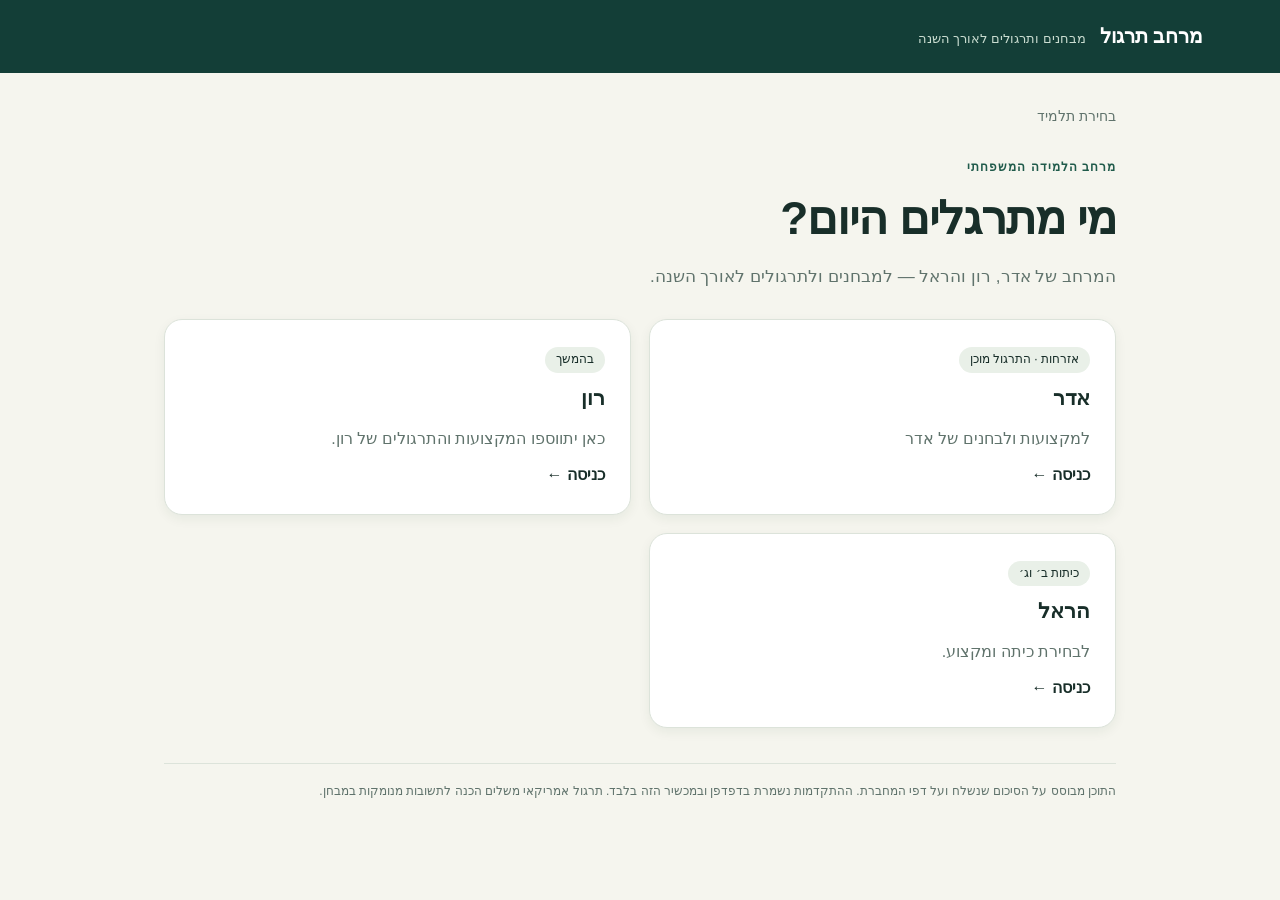
==== index.html @ ae1f139c "Add Harel grades 2 and 3 and Hebrew student names" ====
<!doctype html><html lang="he" dir="rtl"><head><meta charset="utf-8"><meta name="viewport" content="width=device-width,initial-scale=1"><meta name="theme-color" content="#133e37"><title>מרחב הלמידה המשפחתי</title><style>
:root{--ink:#182e29;--muted:#60736c;--green:#205b4b;--bg:#f5f5ee;--line:#dce3da;--white:#fff;--soft:#e9f0e8;--gold:#e7bd69}*{box-sizing:border-box}body{margin:0;background:var(--bg);color:var(--ink);font-family:Arial,"Noto Sans Hebrew",sans-serif;line-height:1.65}button,a,input{font:inherit}button,a{touch-action:manipulation}button{cursor:pointer}a{color:inherit}header{background:#133e37;color:white;padding:20px 6vw}header a{text-decoration:none;font-weight:700;font-size:20px}header span{color:#c9dcd0;font-size:13px;margin-right:14px}main{max-width:1000px;padding:32px 24px 70px;margin:auto}nav{font-size:14px;color:var(--muted);margin-bottom:30px}nav a{text-decoration:none}nav a:hover{text-decoration:underline}.eyebrow{letter-spacing:1px;font-size:12px;font-weight:bold;color:var(--green)}h1{font-size:clamp(30px,5vw,46px);line-height:1.25;letter-spacing:-1px;margin:12px 0 16px}h2{line-height:1.5;font-size:25px;margin:12px 0 22px}h3{font-size:21px;margin:8px 0}p{margin:10px 0}.intro{color:var(--muted);max-width:690px;font-size:17px}.grid{display:grid;grid-template-columns:repeat(2,minmax(0,1fr));gap:18px;margin:28px 0}.card{background:white;border:1px solid var(--line);border-radius:18px;padding:25px;box-shadow:0 4px 12px #173c2710}.card.link{display:block;text-decoration:none;transition:transform .15s,border-color .15s}.card.link:hover{transform:translateY(-3px);border-color:var(--green)}.section-label{grid-column:1/-1;margin-top:10px}.section-label h2{margin:5px 0}.level{background:#f3ead9;color:#694b19;margin-top:5px}.num{font-size:12px;color:var(--muted);font-weight:bold}.badge{display:inline-block;background:var(--soft);border-radius:20px;padding:3px 11px;font-size:12px}.muted{color:var(--muted)}.actions{display:flex;gap:10px;flex-wrap:wrap;margin-top:22px}.btn{border:1px solid var(--line);border-radius:11px;padding:11px 18px;color:var(--ink);background:white;text-decoration:none;font-weight:bold;display:inline-block}.btn.primary{background:var(--green);border-color:var(--green);color:white}.btn:disabled{opacity:.45;cursor:default}.btn:hover:not(:disabled){filter:brightness(.96)}.notice{padding:15px 18px;background:var(--soft);border-radius:12px;font-size:14px;margin-top:24px}.settings{display:flex;gap:20px;flex-wrap:wrap;align-items:center;background:#fff;padding:16px 20px;border:1px solid var(--line);border-radius:12px}.settings label{display:flex;gap:8px;align-items:center;cursor:pointer}.settings select{font:inherit;padding:7px;border:1px solid var(--line);border-radius:6px;background:white}.topline{display:flex;justify-content:space-between;gap:10px;align-items:center;font-size:14px;color:var(--muted)}.progress{height:7px;background:#dce3da;border-radius:10px;overflow:hidden;margin:12px 0 26px}.progress i{height:100%;display:block;background:var(--green);transition:width .3s}.question{background:white;border:1px solid var(--line);border-radius:20px;padding:30px}.answers{display:grid;gap:11px}.answer{text-align:right;display:flex;align-items:center;gap:12px;padding:15px 18px;border:1.5px solid var(--line);border-radius:12px;background:white;color:var(--ink);line-height:1.5}.answer b{display:flex;align-items:center;justify-content:center;flex-shrink:0;width:29px;height:29px;background:var(--bg);border-radius:8px;font-size:13px}.answer:hover:not(:disabled){border-color:var(--green);background:#f7faf6}.answer.selected{border-color:var(--green);background:#eef4eb}.answer.correct{border-color:#328459;background:#e9f5eb}.answer.wrong{border-color:#ba5d49;background:#fff0eb}.answer:disabled{cursor:default;color:var(--ink)}.feedback{margin-top:20px;padding:16px 20px;border-radius:12px;background:#eef4eb;border-right:4px solid #328459}.feedback.error{background:#fff1eb;border-color:#ba5d49}.feedback p{margin-bottom:0}.qnav{display:flex;gap:6px;flex-wrap:wrap;margin-top:22px}.qnav button{border:1px solid var(--line);background:white;color:var(--ink);border-radius:7px;width:34px;height:34px}.qnav button.done{background:#dbe9df}.qnav button.current{outline:2px solid var(--green);outline-offset:1px}.score{font-size:65px;line-height:1.1;color:var(--green);font-weight:bold;margin:15px 0}.stats{display:flex;gap:30px;flex-wrap:wrap}.review{border-top:1px solid var(--line);padding-top:20px;margin-top:20px}.review details{background:#fff;border:1px solid var(--line);border-radius:12px;padding:14px 18px;margin:10px 0}.review summary{cursor:pointer;font-weight:bold}.review .bad{color:#99432e}.review .good{color:#22603e}footer{font-size:12px;color:var(--muted);margin-top:35px;border-top:1px solid var(--line);padding-top:18px}:focus-visible{outline:3px solid #b78630;outline-offset:4px}.empty{text-align:center;padding:45px 20px}.sr-only{position:absolute;width:1px;height:1px;overflow:hidden;clip:rect(0,0,0,0)}@media(max-width:620px){main{padding:24px 16px 50px}.grid{grid-template-columns:1fr;gap:12px}.card{padding:21px}.question{padding:21px 17px}h2{font-size:21px}.answer{padding:14px 12px;font-size:16px}.settings{gap:12px}header{padding:17px 20px}header span{display:block;margin:0}.actions .btn{flex:1;text-align:center}.topline{font-size:12px}.score{font-size:54px}}
</style></head><body><header><a href="#/">מרחב תרגול</a><span>מבחנים ותרגולים לאורך השנה</span></header><main id="app" tabindex="-1"></main><script id="quiz-data" type="application/json">[
  {
    "title": "כללי המשחק",
    "subtitle": "דמוקרטיה, בחירות והגבלת השלטון",
    "questions": [
      {
        "id": "1-1",
        "q": "קבוצה טוענת שהממשלה היא מקור הסמכות, ולכן אינה חייבת דין וחשבון לאזרחים. איזה עיקרון סותר טענה זו?",
        "options": [
          "שלטון העם",
          "הכרעת הרוב",
          "הפרדת רשויות",
          "הסכמיות"
        ],
        "answer": "שלטון העם",
        "explanation": "האזרחים הם הריבון ומקור סמכות השלטון. הממשלה פועלת מכוח הסמכות שניתנה לנציגים.",
        "tag": "שלטון העם"
      },
      {
        "id": "1-2",
        "q": "במדינה האזרחים בוחרים נציגים, ואלה מקבלים החלטות בשמם. איזו צורת משטר מתוארת?",
        "options": [
          "דמוקרטיה ייצוגית",
          "דמוקרטיה ישירה",
          "שלטון ללא בחירות",
          "משאל עם בכל החלטה"
        ],
        "answer": "דמוקרטיה ייצוגית",
        "explanation": "הבחירה בנציגים שינהלו את ענייני המדינה היא המאפיין של דמוקרטיה ייצוגית.",
        "tag": "שלטון העם"
      },
      {
        "id": "1-3",
        "q": "ועדת בחירות קובעת שרק בעלי תואר אקדמי יוכלו להצביע, אף שכל יתר האזרחים עומדים בתנאי החוק. איזה תנאי נפגע?",
        "options": [
          "כלליות",
          "חשאיות",
          "מחזוריות",
          "יחסיות"
        ],
        "answer": "כלליות",
        "explanation": "כלליות עוסקת בזכות כלל האזרחים העומדים בתנאי החוק לבחור ולהיבחר, ולא במשקל קולו של מי שכבר מצביע.",
        "tag": "תנאי הבחירות"
      },
      {
        "id": "1-4",
        "q": "בעל מפעל דורש מעובדיו לצלם את פתק ההצבעה שלהם כדי להוכיח שתמכו במפלגתו. איזה תנאי נועד להגן מפני לחץ כזה?",
        "options": [
          "חשאיות",
          "רשימתיות",
          "מחזוריות",
          "ארציות"
        ],
        "answer": "חשאיות",
        "explanation": "החשאיות מונעת ידיעה למי הצביע אדם ובכך מגינה על בחירה חופשית מלחץ ומאיומים.",
        "tag": "תנאי הבחירות"
      },
      {
        "id": "1-5",
        "q": "הממשלה מחליטה לדחות את הבחירות שוב ושוב, ללא מועד חדש וללא בסיס בחוק. איזה תנאי נפגע באופן הישיר ביותר?",
        "options": [
          "מחזוריות",
          "כלליות",
          "חשאיות",
          "שוויוניות"
        ],
        "answer": "מחזוריות",
        "explanation": "מחזוריות מחייבת בחירות במועדים הקבועים בחוק ומאפשרת החלפת שלטון.",
        "tag": "תנאי הבחירות"
      },
      {
        "id": "1-6",
        "q": "כל האזרחים רשאים להצביע, אך לבעלי הכנסה גבוהה ניתנים שני קולות ולאחרים קול אחד. איזה תנאי נפגע?",
        "options": [
          "שוויוניות",
          "כלליות",
          "חשאיות",
          "התמודדות חופשית"
        ],
        "answer": "שוויוניות",
        "explanation": "האפשרות להצביע נשמרת, אך משקל הקולות אינו שווה. שוויוניות משמעה קול אחד לכל בוחר ומשקל שווה לקולות.",
        "tag": "תנאי הבחירות"
      },
      {
        "id": "1-7",
        "q": "השלטון מתיר הצבעה חשאית, אך אוסר על מפלגות יריבות לקיים כנסים ולפרסם את מצען. איזה תנאי נפגע?",
        "options": [
          "התמודדות חופשית והוגנת",
          "מחזוריות",
          "שוויוניות במשקל הקול",
          "ארציות"
        ],
        "answer": "התמודדות חופשית והוגנת",
        "explanation": "תחרות אמיתית מחייבת חופש ביטוי והתארגנות ואפשרות להציג עמדות חלופיות.",
        "tag": "תנאי הבחירות"
      },
      {
        "id": "1-8",
        "q": "קולות הבוחרים מכל היישובים נספרים יחד באותו אזור בחירה. איזה מאפיין בשיטת הבחירות בישראל מודגם?",
        "options": [
          "ארצית",
          "יחסית",
          "רשימתית",
          "חשאית"
        ],
        "answer": "ארצית",
        "explanation": "ארציות משמעה שכל המדינה היא אזור בחירה אחד. היא אינה קובעת בפני עצמה כיצד מחולקים המנדטים.",
        "tag": "שיטת הבחירות"
      },
      {
        "id": "1-9",
        "q": "אזרח רוצה להצביע לאדם במקום השלישי ברשימה, בלי לתמוך ברשימה עצמה. איזה מאפיין בשיטת הבחירות לכנסת מונע זאת?",
        "options": [
          "רשימתית",
          "ארצית",
          "יחסית",
          "מחזורית"
        ],
        "answer": "רשימתית",
        "explanation": "ההצבעה היא לרשימת מועמדים של מפלגה ולא למועמד יחיד ברשימה.",
        "tag": "שיטת הבחירות"
      },
      {
        "id": "1-10",
        "q": "מפלגה שעברה את אחוז החסימה מקבלת מושבים בהתאם לחלקה בקולות, על פי כללי חלוקת המנדטים. איזה מאפיין מודגם?",
        "options": [
          "יחסית",
          "ארצית",
          "רשימתית",
          "כללית"
        ],
        "answer": "יחסית",
        "explanation": "יחסיות קושרת בין חלקה של רשימה בקולות לבין מספר מושביה, בכפוף לאחוז החסימה ולכללי החלוקה.",
        "tag": "שיטת הבחירות"
      },
      {
        "id": "1-11",
        "q": "מועצה הכריעה בהצבעה חוקית על מיקום פארק. המיעוט מתנגד, אך זכויותיו אינן נפגעות. מה מחייב עקרון הכרעת הרוב?",
        "options": [
          "ההחלטה מחייבת גם את המתנגדים",
          "ההחלטה תקפה רק אם כולם מסכימים",
          "המיעוט רשאי להתעלם מההחלטה",
          "יש להעניק למיעוט זכות וטו"
        ],
        "answer": "ההחלטה מחייבת גם את המתנגדים",
        "explanation": "הכרעת רוב מאפשרת קבלת החלטות המחייבות גם את המיעוט, תוך שמירה על זכויותיו.",
        "tag": "הכרעת הרוב"
      },
      {
        "id": "1-12",
        "q": "רוב בפרלמנט מבטל את זכות הבחירה של מיעוט משום שהוא מתנגד לשלטון. כיצד יש לסווג את המצב?",
        "options": [
          "עריצות הרוב",
          "מימוש תקין של הכרעת הרוב",
          "העדפה מתקנת",
          "הסכמיות דמוקרטית"
        ],
        "answer": "עריצות הרוב",
        "explanation": "גם רוב נבחר אינו רשאי להשתמש בכוחו כדי לשלול זכויות פוליטיות מהמיעוט או לפגוע ביסודות הדמוקרטיה.",
        "tag": "עריצות הרוב"
      },
      {
        "id": "1-13",
        "q": "אילו שני גורמים הם שניהם אמצעים מוסדיים להגבלת השלטון?",
        "options": [
          "מבקר המדינה ומערכת המשפט",
          "עיתונות וארגון אזרחי",
          "הפגנה ומבקר המדינה",
          "רשת חברתית ואופוזיציה"
        ],
        "answer": "מבקר המדינה ומערכת המשפט",
        "explanation": "מבקר המדינה ומערכת המשפט הם מוסדות רשמיים הפועלים מכוח החוק. עיתונות, מחאה וארגונים אזרחיים הם אמצעים לא מוסדיים.",
        "tag": "הגבלת השלטון"
      },
      {
        "id": "1-14",
        "q": "תחקיר עיתונאי ופעילות של ארגון אזרחי מביאים לביקורת ציבורית על משרד ממשלתי. איזה סוג פיקוח מתואר?",
        "options": [
          "פיקוח בלתי פורמלי",
          "פיקוח שיפוטי",
          "פיקוח פרלמנטרי",
          "פיקוח של מבקר המדינה"
        ],
        "answer": "פיקוח בלתי פורמלי",
        "explanation": "התקשורת והחברה האזרחית מבקרות ומפעילות לחץ ציבורי ללא סמכות שלטונית רשמית.",
        "tag": "הגבלת השלטון"
      },
      {
        "id": "1-15",
        "q": "בית משפט בוחן פעולה של הממשלה מכוח סמכותו, והכנסת מפקחת עליה בדיונים. מה מבטא מבנה זה?",
        "options": [
          "הפרדת רשויות עם איזונים ובלמים",
          "הפרדה מוחלטת ללא קשר בין הרשויות",
          "ריכוז כל הסמכויות ברשות אחת",
          "החלפת שלטון העם בשלטון שופטים"
        ],
        "answer": "הפרדת רשויות עם איזונים ובלמים",
        "explanation": "חלוקת סמכויות לצד פיקוח הדדי נועדה למנוע ריכוז כוח. בישראל ההפרדה אינה מוחלטת.",
        "tag": "הפרדת רשויות"
      }
    ]
  },
  {
    "title": "חוק, מדינה ומחלוקת",
    "subtitle": "שלטון החוק, הכרזת העצמאות ותרבות דמוקרטית",
    "questions": [
      {
        "id": "2-1",
        "q": "שר טוען שמעמדו מאפשר לו להתעלם מחוק המחייב את האזרחים. איזה עיקרון הוא מפר?",
        "options": [
          "שלטון החוק",
          "פלורליזם",
          "שיטת בחירות רשימתית",
          "חופש מדת"
        ],
        "answer": "שלטון החוק",
        "explanation": "שלטון החוק מחייב גם את רשויות השלטון ובעלי התפקידים, ולא רק את האזרחים.",
        "tag": "שלטון החוק"
      },
      {
        "id": "2-2",
        "q": "אדם שאינו בעל תפקיד ציבורי גונב טלפון כדי למכור אותו. מהו סוג העבריינות?",
        "options": [
          "עבריינות פלילית רגילה",
          "עבריינות שלטונית אישית",
          "עבריינות שלטונית ציבורית",
          "פקודה בלתי חוקית"
        ],
        "answer": "עבריינות פלילית רגילה",
        "explanation": "זהו מעשה פלילי למען אינטרס אישי, ללא ניצול תפקיד שלטוני.",
        "tag": "סוגי עבריינות"
      },
      {
        "id": "2-3",
        "q": "פקיד דורש תשלום לכיסו תמורת מתן היתר שהוא מוסמך להעניק. איזה סוג עבריינות מתואר?",
        "options": [
          "עבריינות שלטונית אישית",
          "עבריינות שלטונית ציבורית",
          "עבריינות רגילה ללא קשר לתפקיד",
          "אי־ציות לפקודה"
        ],
        "answer": "עבריינות שלטונית אישית",
        "explanation": "הפקיד מנצל סמכות ציבורית להשגת טובת הנאה פרטית. המעמד והמניע יחד קובעים את הסיווג.",
        "tag": "סוגי עבריינות"
      },
      {
        "id": "2-4",
        "q": "ראש רשות עוקף ביודעין חובה חוקית במכרז כדי לפתוח מהר מרכז קהילתי. הובהר שלא צמחה לו טובת הנאה פרטית. מה הסיווג?",
        "options": [
          "עבריינות שלטונית ציבורית",
          "עבריינות שלטונית אישית",
          "פעולה חוקית בשל המטרה הציבורית",
          "עבריינות פלילית רגילה בלבד"
        ],
        "answer": "עבריינות שלטונית ציבורית",
        "explanation": "הפרת החוק נעשתה במסגרת תפקיד שלטוני לקידום מטרה ציבורית. מטרה כזו אינה מכשירה את העבירה.",
        "tag": "סוגי עבריינות"
      },
      {
        "id": "2-5",
        "q": "מהו ההבדל המכריע בין עבריינות שלטונית אישית לציבורית?",
        "options": [
          "המניע הפרטי לעומת המניע הציבורי או המפלגתי",
          "עובד זוטר לעומת שר בכיר",
          "עבירה קלה לעומת עבירה חמורה",
          "עבירה שהתגלתה לעומת עבירה שלא התגלתה"
        ],
        "answer": "המניע הפרטי לעומת המניע הציבורי או המפלגתי",
        "explanation": "בשני המקרים יש הפרת חוק במסגרת תפקיד שלטוני. ההבחנה בחומר היא בין קידום אינטרס פרטי לקידום אינטרס ציבורי או מפלגתי.",
        "tag": "סוגי עבריינות"
      },
      {
        "id": "2-6",
        "q": "מפקד מורה לפגוע במכוון באנשים חסרי ישע שאינם מסכנים איש. האי־חוקיות חמורה וברורה לכל אדם סביר. מה נדרש?",
        "options": [
          "לסרב לפקודה בלתי חוקית בעליל",
          "לציית משום שהמפקד נושא לבדו באחריות",
          "לציית אם הפקודה נמסרה בכתב",
          "לציית אם רוב החיילים מסכימים"
        ],
        "answer": "לסרב לפקודה בלתי חוקית בעליל",
        "explanation": "פקודה בלתי חוקית בעליל מחייבת סירוב. הוראת מפקד אינה פוטרת את המבצע מאחריות.",
        "tag": "פקודות"
      },
      {
        "id": "2-7",
        "q": "איזו קביעה מבחינה נכון בין פקודה בלתי חוקית לפקודה בלתי חוקית בעליל?",
        "options": [
          "לא כל חריגה מהחוק היא בעליל; בעליל מחייבת סירוב",
          "כל פקודה בלתי חוקית היא בהכרח בעליל",
          "פקודה בעליל מותרת אם המפקד מאשר שוב",
          "ההבדל נקבע רק לפי דרגת נותן הפקודה"
        ],
        "answer": "לא כל חריגה מהחוק היא בעליל; בעליל מחייבת סירוב",
        "explanation": "בעליל מציינת אי־חוקיות מובהקת וחמורה, מעבר לעצם החריגה מהחוק. החומר אינו קובע כלל גורף זהה לכל פקודה בלתי חוקית.",
        "tag": "פקודות"
      },
      {
        "id": "2-8",
        "q": "בעיר פועלים ארגונים המייצגים השקפות שונות, והרשות מכירה בזכותם להתארגן ולפעול כחוק. איזה עיקרון מודגש?",
        "options": [
          "פלורליזם",
          "הסכמיות",
          "מחזוריות",
          "הכרעת הרוב"
        ],
        "answer": "פלורליזם",
        "explanation": "פלורליזם מעניק לגיטימציה לריבוי קבוצות, דעות ואינטרסים ולהתארגנות לשם קידומם.",
        "tag": "תרבות דמוקרטית"
      },
      {
        "id": "2-9",
        "q": "אדם מתנגד מאוד לעמדת מרצה, ובכל זאת נמנע מהשתקתו ומכיר בזכותו להשמיע אותה. איזה עיקרון מודגש?",
        "options": [
          "סובלנות",
          "הסכמיות",
          "שוויוניות בבחירות",
          "הפרדת רשויות"
        ],
        "answer": "סובלנות",
        "explanation": "הפרט אינו חייב להסכים לדעה, אך עליו לאפשר את קיומה וביטויה ולהימנע מאלימות ומהשתקה.",
        "tag": "תרבות דמוקרטית"
      },
      {
        "id": "2-10",
        "q": "מפלגות חלוקות במדיניות, אך מסכימות שהמחלוקות יוכרעו בבחירות ובהליכים חוקיים. איזה עיקרון מודגש?",
        "options": [
          "הסכמיות",
          "אחידות אידאולוגית",
          "שיטת בחירות יחסית",
          "העדפה מתקנת"
        ],
        "answer": "הסכמיות",
        "explanation": "הסכמיות היא הסכמה רחבה על יסודות וכללי משחק משותפים, גם ללא הסכמה על התוכן הפוליטי.",
        "tag": "תרבות דמוקרטית"
      },
      {
        "id": "2-11",
        "q": "מה מבטא בצורה הטובה ביותר תרבות פוליטית דמוקרטית?",
        "options": [
          "השתתפות פוליטית וכיבוד המיעוט גם לאחר הפסד",
          "השתתפות רק כאשר המפלגה שלי מנצחת",
          "קיום בחירות לצד השתקת כל ביקורת",
          "הסכמה מלאה של כל הציבור לכל החלטה"
        ],
        "answer": "השתתפות פוליטית וכיבוד המיעוט גם לאחר הפסד",
        "explanation": "תרבות דמוקרטית כוללת ערכים והתנהגות: השתתפות, סובלנות, כיבוד זכויות וקבלת כללי המשחק והכרעת הרוב.",
        "tag": "תרבות דמוקרטית"
      },
      {
        "id": "2-12",
        "q": "איזו התאמה בין מסמך היסטורי לתוכנו נכונה?",
        "options": [
          "החלטה 181 — הצעת חלוקה למדינה יהודית ולמדינה ערבית",
          "הצהרת בלפור — הכרזה בפועל על הקמת ישראל",
          "כתב המנדט — תוצאות הבחירות לכנסת הראשונה",
          "החלטה 181 — קביעת סמכויות מבקר המדינה"
        ],
        "answer": "החלטה 181 — הצעת חלוקה למדינה יהודית ולמדינה ערבית",
        "explanation": "בסיכום מופיעה החלטה 181 מ־1947 כתוכנית החלוקה. יש להבחין בינה לבין הצהרת בלפור וכתב המנדט.",
        "tag": "הרקע להכרזה"
      },
      {
        "id": "2-13",
        "q": "טקסט מתאר את הקשר ההיסטורי של העם לארצו, את השואה ואת ההכרה הבין־לאומית. לאיזה חלק בהכרזת העצמאות הוא שייך?",
        "options": [
          "החלק ההיסטורי וההצדקות להקמה",
          "החלק המעשי של הקמת מוסדות",
          "הפניות לגורמים שונים",
          "כללי שיטת הבחירות לכנסת"
        ],
        "answer": "החלק ההיסטורי וההצדקות להקמה",
        "explanation": "זהו הרקע המצדיק את הקמת המדינה, להבדיל מההכרזה המעשית, מהערכים ומהפניות.",
        "tag": "חלקי ההכרזה"
      },
      {
        "id": "2-14",
        "q": "מה שייך לחלק המעשי של הכרזת העצמאות?",
        "options": [
          "הכרזה על הקמת המדינה וקביעת מוסדות השלטון הזמניים",
          "תיאור הקשר ההיסטורי לארץ ישראל",
          "התחייבות לחופש דת ומצפון",
          "קריאה למדינות השכנות לשיתוף פעולה"
        ],
        "answer": "הכרזה על הקמת המדינה וקביעת מוסדות השלטון הזמניים",
        "explanation": "החלק המעשי עוסק בעצם הקמת המדינה, בשמה ובסידורי השלטון, ולא בהצדקות או בהצהרות הערכיות.",
        "tag": "חלקי ההכרזה"
      },
      {
        "id": "2-15",
        "q": "איזה צמד מבטא בהתאמה מאפיין יהודי ומאפיין דמוקרטי בהכרזה?",
        "options": [
          "פתיחות לעלייה יהודית ושוויון זכויות לכל האזרחים",
          "שוויון זכויות וקיבוץ גלויות",
          "חופש מצפון והקמת מוסדות זמניים",
          "בחירות כלליות והקשר ההיסטורי של העם לארץ"
        ],
        "answer": "פתיחות לעלייה יהודית ושוויון זכויות לכל האזרחים",
        "explanation": "עלייה יהודית וקיבוץ גלויות מבטאים אופי יהודי; שוויון זכויות ללא הבדל דת, גזע ומין מבטא אופי דמוקרטי.",
        "tag": "תוכן ההכרזה"
      }
    ]
  },
  {
    "title": "זכויות בפעולה",
    "subtitle": "זכויות טבעיות וחירויות בתרחישים",
    "questions": [
      {
        "id": "3-1",
        "q": "תלמיד טוען שזכויות האדם הן פרס שהמדינה מעניקה למי שמתנהג כראוי. מהי התשובה המדויקת?",
        "options": [
          "הן מוקנות לכל אדם מעצם היותו אדם",
          "הן מוקנות רק לאזרחים משלמי מיסים",
          "הן מוקנות רק למי שהצביע בבחירות",
          "הן מוקנות רק לאחר החלטת ממשלה"
        ],
        "answer": "הן מוקנות לכל אדם מעצם היותו אדם",
        "explanation": "זכויות טבעיות אינן מתנה מהשלטון או תמורה על מילוי חובות. תפקיד המדינה להכיר בהן ולהגן עליהן.",
        "tag": "זכויות טבעיות"
      },
      {
        "id": "3-2",
        "q": "מנהל מכריח עובד לעמוד מול עמיתיו ומשפיל אותו בכינויים מבזים. איזו זכות נפגעת באופן הישיר ביותר?",
        "options": [
          "הזכות לכבוד",
          "חופש העיסוק",
          "חופש התנועה",
          "הזכות לבחור ולהיבחר"
        ],
        "answer": "הזכות לכבוד",
        "explanation": "מוקד המקרה הוא השפלה וביזוי של האדם, ולא בחירת מקצוע או תנועה ממקום למקום.",
        "tag": "כבוד"
      },
      {
        "id": "3-3",
        "q": "עובד מעתיק ללא רשות את ההתכתבויות האישיות של עמיתתו וקורא אותן. איזו זכות נפגעת?",
        "options": [
          "הזכות לפרטיות",
          "הזכות לשם טוב",
          "חופש הדת",
          "זכויות קבוצתיות"
        ],
        "answer": "הזכות לפרטיות",
        "explanation": "אין צורך בפרסום פומבי כדי לפגוע בפרטיות; עצם החדירה להתכתבויות האישיות פוגעת בה.",
        "tag": "פרטיות"
      },
      {
        "id": "3-4",
        "q": "אדם מפרסם על שכנו טענת גניבה כוזבת, והפרסום פוגע במוניטין של השכן. איזו זכות מודגשת?",
        "options": [
          "הזכות לשם טוב",
          "חופש המצפון",
          "חופש העיסוק",
          "הזכות לשוויון בהצבעה"
        ],
        "answer": "הזכות לשם טוב",
        "explanation": "הפגיעה היא באופן שבו אחרים תופסים את האדם בעקבות פרסום פוגעני. אין מדובר רק בחדירה למידע אישי.",
        "tag": "שם טוב"
      },
      {
        "id": "3-5",
        "q": "תושבים דורשים מהרשויות לפעול נגד איומים ותקיפות מסכני חיים בשכונתם. איזו זכות עומדת בבסיס הדרישה?",
        "options": [
          "הזכות לחיים ולביטחון",
          "חופש מדת",
          "זכויות תרבותיות",
          "חופש ההתארגנות הפוליטית"
        ],
        "answer": "הזכות לחיים ולביטחון",
        "explanation": "הזכות מחייבת הגנה על חיי האדם ושלמות גופו, ובכלל זה פעולה של המדינה נגד אלימות ואיומים.",
        "tag": "חיים וביטחון"
      },
      {
        "id": "3-6",
        "q": "אדם מועמד לדין בלי שנמסר לו במה הוא מואשם ובלי אפשרות להציג ראיות להגנתו. איזו זכות נפגעת?",
        "options": [
          "הזכות להליך משפטי הוגן",
          "הזכות לחינוך",
          "חופש העיסוק",
          "הזכות לקניין"
        ],
        "answer": "הזכות להליך משפטי הוגן",
        "explanation": "ידיעת האישום והאפשרות להתגונן ולהציג ראיות הן מרכיבים של הליך משפטי הוגן.",
        "tag": "הליך הוגן"
      },
      {
        "id": "3-7",
        "q": "איזו דרישה נובעת מחזקת החפות במסגרת הליך הוגן?",
        "options": [
          "אין לראות באדם אשם לפני שהוכחה אשמתו כדין",
          "כל חשוד זכאי אוטומטית לפטור ממשפט",
          "כל ראיה שהמשטרה אוספת פסולה",
          "כל נאשם רשאי לבחור את פסק הדין"
        ],
        "answer": "אין לראות באדם אשם לפני שהוכחה אשמתו כדין",
        "explanation": "חזקת החפות מגינה על אדם מפני יחס אליו כאשם לפני שהוכחה אשמתו בהליך כדין; היא אינה מבטלת את ההליך.",
        "tag": "הליך הוגן"
      },
      {
        "id": "3-8",
        "q": "רשות כולאת אדם ללא בסיס חוקי וללא הצדקה. מעבר לשאלת ההליך, איזו זכות כללית נפגעת ישירות?",
        "options": [
          "הזכות לחירות",
          "הזכות לשם טוב",
          "זכות קבוצתית לשפה",
          "הזכות לחינוך"
        ],
        "answer": "הזכות לחירות",
        "explanation": "הזכות לחירות מגינה מפני שלילת חירות שרירותית ומאפשרת לאדם לנהל את חייו.",
        "tag": "חירות"
      },
      {
        "id": "3-9",
        "q": "רשות דורשת מאדם לאמץ בלבו השקפה אידאולוגית מסוימת, גם אם לא יבטא דבר בפומבי. איזה חופש נפגע?",
        "options": [
          "חופש המחשבה והמצפון",
          "חופש הביטוי בלבד",
          "חופש התנועה",
          "חופש העיסוק"
        ],
        "answer": "חופש המחשבה והמצפון",
        "explanation": "המקרה מתמקד בעצם ההחזקה בדעה ובמערכת ערכים, ולא בהשמעתן לאחרים.",
        "tag": "מחשבה ומצפון"
      },
      {
        "id": "3-10",
        "q": "רשות אוסרת על אדם לעסוק במקצוע שבחר, ללא בסיס בחוק. איזה חופש נפגע באופן הישיר ביותר?",
        "options": [
          "חופש העיסוק",
          "חופש הדת",
          "חופש התנועה",
          "חופש ההפגנה"
        ],
        "answer": "חופש העיסוק",
        "explanation": "חופש העיסוק עוסק בבחירת מקצוע ומשלח יד ובעיסוק בהם, בכפוף להגבלות חוקיות.",
        "tag": "עיסוק"
      },
      {
        "id": "3-11",
        "q": "מוזיאון מבטל יצירה רק משום שהיא מבקרת את הממשלה, ללא הצדקה אחרת. איזה חופש נמצא במוקד?",
        "options": [
          "חופש הביטוי",
          "חופש מדת",
          "חופש התנועה",
          "חופש המצפון בלבד"
        ],
        "answer": "חופש הביטוי",
        "explanation": "הבעת עמדה באמצעות אמנות היא ביטוי. המוקד כאן הוא הצגתה לציבור ולא עצם המחשבה של היוצר.",
        "tag": "ביטוי"
      },
      {
        "id": "3-12",
        "q": "נאסר על תושבים לעבור בין יישובים ללא בסיס חוקי. איזו זכות נפגעת?",
        "options": [
          "חופש התנועה",
          "חופש העיסוק",
          "הזכות לשם טוב",
          "זכות קבוצתית לתרבות"
        ],
        "answer": "חופש התנועה",
        "explanation": "חופש התנועה כולל מעבר ממקום למקום ובחירת מקום מגורים, בכפוף להגבלות חוקיות.",
        "tag": "תנועה"
      },
      {
        "id": "3-13",
        "q": "נמנעת מאדם האפשרות לקיים טקס של דתו, ללא הצדקה חוקית. איזה חופש נפגע?",
        "options": [
          "חופש הדת",
          "חופש מדת",
          "חופש העיסוק",
          "חופש התנועה"
        ],
        "answer": "חופש הדת",
        "explanation": "חופש הדת מגן על אמונה, השתייכות דתית וקיום מצוות וטקסים. חופש מדת מגן מפני כפייתם.",
        "tag": "דת"
      },
      {
        "id": "3-14",
        "q": "עובדת מחויבת להשתתף בטקס דתי בניגוד לרצונה. איזה חופש עומד בבסיס התנגדותה?",
        "options": [
          "חופש מדת",
          "חופש הדת בלבד",
          "הזכות לשם טוב",
          "הזכות לקניין"
        ],
        "answer": "חופש מדת",
        "explanation": "חופש מדת כולל את הזכות שלא לקיים מנהגים וטקסים דתיים בניגוד לרצון האדם.",
        "tag": "חופש מדת"
      },
      {
        "id": "3-15",
        "q": "איזו קביעה על כניסה לישראל ויציאה ממנה תואמת את חומר הלימוד?",
        "options": [
          "יציאה מוקנית לכל אדם; כניסה לישראל מוקנית לאזרחים, בהתאם לדין",
          "יציאה וכניסה מוקנות באותה מידה לכל אדם בעולם",
          "יציאה מוקנית רק לאזרחים; כניסה לכל אדם",
          "אין קשר בין כניסה ויציאה לבין חופש התנועה"
        ],
        "answer": "יציאה מוקנית לכל אדם; כניסה לישראל מוקנית לאזרחים, בהתאם לדין",
        "explanation": "בסיכום יש הבחנה בין זכות כל אדם לצאת מהמדינה לבין זכות אזרח להיכנס לישראל, בהתאם לדין.",
        "tag": "תנועה"
      }
    ]
  },
  {
    "title": "דיוק והכרעה",
    "subtitle": "שוויון, סוגי זכויות, חובות וגישות כלכליות",
    "questions": [
      {
        "id": "4-1",
        "q": "מועמד מתאים נפסל מעבודה רק בגלל מוצאו, שאין לו קשר לדרישות התפקיד. מהו הסיווג?",
        "options": [
          "אפליה פסולה",
          "הבחנה מוצדקת",
          "העדפה מתקנת",
          "הכרעת רוב"
        ],
        "answer": "אפליה פסולה",
        "explanation": "יחס שונה על בסיס שוני שאינו רלוונטי לעניין הוא אפליה פסולה.",
        "tag": "שוויון"
      },
      {
        "id": "4-2",
        "q": "לתפקיד נהג אוטובוס נדרש רישיון נהיגה מתאים, ומועמד ללא רישיון נדחה. מהו הסיווג?",
        "options": [
          "הבחנה מוצדקת",
          "אפליה פסולה",
          "העדפה מתקנת",
          "עריצות הרוב"
        ],
        "answer": "הבחנה מוצדקת",
        "explanation": "הרישיון הוא שוני הרלוונטי לביצוע התפקיד, ולכן יחס שונה על בסיסו הוא הבחנה.",
        "tag": "שוויון"
      },
      {
        "id": "4-3",
        "q": "תוכנית זמנית מעניקה סיוע מיוחד לקבוצה שקופחה בעבר, כדי לצמצם פערים ולשפר את סיכוייה. מהו הסיווג?",
        "options": [
          "העדפה מתקנת",
          "אפליה פסולה",
          "עבריינות שלטונית ציבורית",
          "אחידות מוחלטת"
        ],
        "answer": "העדפה מתקנת",
        "explanation": "העדפה מתקנת היא הטבה מכוונת לקבוצה שקופחה, לצמצום פערים ולקידום שוויון הזדמנויות, בדרך כלל לזמן מוגבל.",
        "tag": "שוויון"
      },
      {
        "id": "4-4",
        "q": "מהו המבחן המרכזי המבדיל הבחנה מוצדקת מאפליה פסולה?",
        "options": [
          "האם השוני רלוונטי לעניין הנדון",
          "האם רוב הציבור תומך בהחלטה",
          "האם ההחלטה מעניקה יחס זהה לכולם",
          "האם ההחלטה פורסמה ברשת חברתית"
        ],
        "answer": "האם השוני רלוונטי לעניין הנדון",
        "explanation": "לא כל יחס שונה הוא פסול. הרלוונטיות של השוני למטרה היא לב ההבחנה.",
        "tag": "שוויון"
      },
      {
        "id": "4-5",
        "q": "קהילת מיעוט מבקשת להפעיל מוסדות חינוך בשפתה כדי לשמר את מורשתה. איזה סוג זכויות מודגש?",
        "options": [
          "זכויות קבוצתיות־תרבותיות",
          "זכויות פוליטיות של בחירה",
          "זכויות כלכליות בלבד",
          "זכות אישית לשם טוב"
        ],
        "answer": "זכויות קבוצתיות־תרבותיות",
        "explanation": "המטרה היא שימור זהות ייחודית של קבוצה: שפה, תרבות, מורשת ומוסדות חינוך.",
        "tag": "סוגי זכויות"
      },
      {
        "id": "4-6",
        "q": "אזרחים מקימים מפלגה ומתמודדים בבחירות כדי להשפיע על מדיניות הממשלה. איזה סוג זכויות מודגש?",
        "options": [
          "זכויות פוליטיות",
          "זכויות קבוצתיות־תרבותיות",
          "זכויות כלכליות־חברתיות",
          "זכויות קניין בלבד"
        ],
        "answer": "זכויות פוליטיות",
        "explanation": "השתתפות בחיים הפוליטיים, התארגנות והזכות לבחור ולהיבחר מאפשרות השפעה על השלטון.",
        "tag": "סוגי זכויות"
      },
      {
        "id": "4-7",
        "q": "איגוד דורש שכר ותנאי עבודה הוגנים, ושירותי בריאות וחינוך נגישים. איזה סוג זכויות משותף לדרישות?",
        "options": [
          "זכויות כלכליות־חברתיות",
          "זכויות פוליטיות בלבד",
          "זכויות קבוצתיות בלבד",
          "תנאי בחירות דמוקרטיות"
        ],
        "answer": "זכויות כלכליות־חברתיות",
        "explanation": "זכויות אלה עוסקות בתנאי קיום וברמת חיים נאותה, ומימושן כרוך במדיניות ובהקצאת משאבים.",
        "tag": "סוגי זכויות"
      },
      {
        "id": "4-8",
        "q": "איזו טענה מתארת נכון את הזכויות הפוליטיות לפי הסיכום?",
        "options": [
          "חלקן נובעות מזכויות טבעיות וחלקן קשורות לאזרחות",
          "כולן מוענקות לכל אדם בעולם בכל מדינה",
          "כולן נוגעות רק לקבלת שירותי רווחה",
          "כולן מיועדות רק לקבוצות מיעוט"
        ],
        "answer": "חלקן נובעות מזכויות טבעיות וחלקן קשורות לאזרחות",
        "explanation": "חופש ביטוי והתארגנות קשורים לזכויות טבעיות; הזכות לבחור ולהיבחר קשורה להשתתפות אזרחים בשלטון.",
        "tag": "סוגי זכויות"
      },
      {
        "id": "4-9",
        "q": "איזה זוג כולל בהתאמה חובה כאדם וחובה כאזרח?",
        "options": [
          "כיבוד זכויות הזולת ותשלום מיסים כחוק",
          "תשלום מיסים וכיבוד זכויות הזולת",
          "בחירה במקצוע ותשלום מיסים",
          "קיום טקס דתי והצבעה למפלגה"
        ],
        "answer": "כיבוד זכויות הזולת ותשלום מיסים כחוק",
        "explanation": "כיבוד הזולת הוא חובה אנושית; תשלום מיסים הוא חובה חוקית במסגרת המדינה. הזכויות אינן תמורה למילוי החובות.",
        "tag": "חובות"
      },
      {
        "id": "4-10",
        "q": "אזרח לא שילם מס. אדם אחר טוען שמעתה מותר לפגוע בגופו ולשלול את זכויותיו הבסיסיות. מה נכון?",
        "options": [
          "ניתן לאכוף את החוק, אך זכויותיו אינן נשללות אוטומטית",
          "כל זכויותיו פוקעות עד תשלום החוב",
          "רק זכויות בני משפחתו נשמרות",
          "זכויות טבעיות קיימות רק למי שאין לו חובות"
        ],
        "answer": "ניתן לאכוף את החוק, אך זכויותיו אינן נשללות אוטומטית",
        "explanation": "המדינה יכולה לנקוט הליכים חוקיים, אך אי־מילוי חובה אינו מבטל אוטומטית את הזכויות הטבעיות.",
        "tag": "זכויות וחובות"
      },
      {
        "id": "4-11",
        "q": "עיתון רוצה לפרסם פרטים אישיים, והאדם שעליו נכתב מבקש למנוע חשיפה. איזה צמד זכויות מתנגש במוקד המתואר?",
        "options": [
          "חופש הביטוי והזכות לפרטיות",
          "חופש העיסוק וחופש הדת",
          "זכות בחירה וזכות לתרבות",
          "חופש תנועה והזכות לחינוך"
        ],
        "answer": "חופש הביטוי והזכות לפרטיות",
        "explanation": "הפרסום מבטא חופש ביטוי, וחשיפת עניינים אישיים נוגעת לפרטיות. יש לבחון איזון בהתאם לנסיבות ולדין.",
        "tag": "התנגשות זכויות"
      },
      {
        "id": "4-12",
        "q": "נדרשת החלטה המגבילה הפגנה בשל סכנה ממשית לחיי אנשים. מהי דרך החשיבה המתאימה לפי החומר?",
        "options": [
          "איזון שיצמצם ככל האפשר את הפגיעה בזכויות",
          "ביטול אוטומטי של חופש הביטוי בכל מחלוקת",
          "קביעה שהזכות להפגין תמיד גוברת ללא תנאי",
          "קבלת החלטה רק לפי מספר המפגינים"
        ],
        "answer": "איזון שיצמצם ככל האפשר את הפגיעה בזכויות",
        "explanation": "זכויות עלולות להתנגש בזכויות אחרות ובאינטרס ציבורי. יש לאזן בנסיבות המקרה ולשאוף למימוש מרבי ולפגיעה מצומצמת.",
        "tag": "התנגשות זכויות"
      },
      {
        "id": "4-13",
        "q": "ממשלה מרחיבה שירותים ציבוריים וקצבאות, במימון מיסוי, כדי לצמצם פערים חברתיים. איזו גישה מודגמת?",
        "options": [
          "הגישה הסוציאל־דמוקרטית",
          "הגישה הליברלית הכלכלית",
          "הפרדת רשויות",
          "שיטת בחירות יחסית"
        ],
        "answer": "הגישה הסוציאל־דמוקרטית",
        "explanation": "הדגש הוא על אחריות המדינה, התערבות בכלכלה וצמצום פערים באמצעות מיסוי ושירותים חברתיים.",
        "tag": "גישות כלכליות"
      },
      {
        "id": "4-14",
        "q": "מפלגה מציעה לצמצם התערבות ממשלתית, לעודד תחרות ולתת ליוזמה פרטית להוביל את הכלכלה. איזו גישה מודגמת?",
        "options": [
          "הגישה הליברלית הכלכלית",
          "הגישה הסוציאל־דמוקרטית",
          "עקרון ההסכמיות",
          "העדפה מתקנת"
        ],
        "answer": "הגישה הליברלית הכלכלית",
        "explanation": "הגישה הליברלית מדגישה חופש כלכלי, אחריות אישית, קניין פרטי ותחרות, לצד התערבות ממשלתית מצומצמת.",
        "tag": "גישות כלכליות"
      },
      {
        "id": "4-15",
        "q": "אדם לוקח ללא רשות את האופניים של שכנו ומוכר אותם. איזו זכות טבעית של השכן נפגעת באופן הישיר ביותר?",
        "options": [
          "הזכות לקניין",
          "חופש הביטוי",
          "חופש המצפון",
          "הזכות לשם טוב"
        ],
        "answer": "הזכות לקניין",
        "explanation": "האופניים הם רכושו של השכן. נטילתם ומכירתם ללא רשות פוגעות בזכותו לקניין; הסיווג אינו תלוי בשאלה אם הגנב הוא גם עבריין פלילי.",
        "tag": "קניין"
      }
    ]
  },
  {
    "title": "מזהים את ההבדל",
    "subtitle": "דמוקרטיה, בחירות ותרבות פוליטית",
    "difficulty": "גבוהה",
    "series": "מתקדמים",
    "questions": [
      {
        "id": "5-1",
        "q": "עירייה מקצה לכל העמותות חדרים באותם תנאים. ייחודה של המדיניות הוא ההכרה בכך שלקבוצות בעלות תפיסות שונות יש מקום לגיטימי בעיר. איזה עיקרון עומד במוקד ההנמקה?",
        "options": [
          "פלורליזם",
          "סובלנות",
          "הסכמיות",
          "הכרעת הרוב"
        ],
        "answer": "פלורליזם",
        "explanation": "המוקד הוא הלגיטימציה לריבוי קבוצות ולפעילותן. סובלנות הייתה מודגשת בהימנעות מפגיעה בדעה שמעוררת התנגדות; הסכמיות עוסקת בכללים משותפים.",
        "tag": "פלורליזם",
        "challenge": "עוגן"
      },
      {
        "id": "5-2",
        "q": "מארגני כנס מתנגדים בחריפות לדבריו של אחד המשתתפים, אך מגינים על זכותו לדבר ומונעים הפרעות לדבריו. מה ההבדל המרכזי בין המקרה הזה לפלורליזם?",
        "options": [
          "המוקד הוא ריסון התגובה לדעה מתנגדת",
          "המוקד הוא הסכמה לתוכן הדעה המתנגדת",
          "המוקד הוא קבלת החלטה לפי מספר התומכים",
          "המוקד הוא חלוקת סמכויות בין מוסדות"
        ],
        "answer": "המוקד הוא ריסון התגובה לדעה מתנגדת",
        "explanation": "סובלנות היא נכונות לאפשר דעה שונה למרות התנגדות אליה. אין צורך לאמץ אותה או להסכים לה כדי לכבד את זכות השמעתה.",
        "tag": "סובלנות",
        "challenge": "גבוהה"
      },
      {
        "id": "5-3",
        "q": "מפלגות מסכימות שהבחירות יתקיימו כחוק, אך חלוקות בשאלה אם להעלות מיסים. מה אפשר להסיק?",
        "options": [
          "קיימת הסכמיות על כללי המשחק למרות מחלוקת במדיניות",
          "הסכמיות תתקיים רק לאחר הסכמה גם על המיסוי",
          "הסכמה על בחירות מבטלת את הצורך בהכרעת רוב",
          "המחלוקת על המיסוי שוללת את קיומו של פלורליזם"
        ],
        "answer": "קיימת הסכמיות על כללי המשחק למרות מחלוקת במדיניות",
        "explanation": "הסכמיות אינה אחידות בעמדות. בסיס משותף של כללי משחק מאפשר לנהל מחלוקות ענייניות ואף להכריע ביניהן.",
        "tag": "הסכמיות",
        "challenge": "עוגן"
      },
      {
        "id": "5-4",
        "q": "מפלגה רשאית להירשם ולהתמודד, אך השלטון מונע ממנה לקיים כנסים ולהציג עמדה בתקשורת. למה עצם רישומה אינו מספיק לבחירות דמוקרטיות?",
        "options": [
          "תחרות מחייבת גם אפשרות ממשית לביטוי ולהתארגנות",
          "זכות ההתמודדות מחייבת גם מספר מושבים מובטח",
          "שוויוניות מחייבת תוצאה זהה לכל המפלגות",
          "ארציות מחייבת מועמד אישי מכל יישוב"
        ],
        "answer": "תחרות מחייבת גם אפשרות ממשית לביטוי ולהתארגנות",
        "explanation": "התמודדות חופשית והוגנת אינה רק רישום פורמלי. היא מחייבת חירויות המאפשרות תחרות והצגת חלופות, בלי להבטיח תוצאה שווה.",
        "tag": "בחירות חופשיות",
        "challenge": "גבוהה"
      },
      {
        "id": "5-5",
        "q": "כל האזרחים העומדים בתנאי החוק רשאים להצביע. לכל אחד קול אחד, אך החוק מעניק לקולות תושבי הבירה משקל כפול בספירה. איזה צמד מתאר את המצב?",
        "options": [
          "הכלליות נשמרת והשוויוניות נפגעת",
          "השוויוניות נשמרת והכלליות נפגעת",
          "החשאיות נשמרת ולכן השוויוניות נשמרת",
          "המחזוריות נפגעת ולכן הכלליות נפגעת"
        ],
        "answer": "הכלליות נשמרת והשוויוניות נפגעת",
        "explanation": "זכות ההשתתפות פתוחה לכל הזכאים ולכן כלליות נשמרת. שוויוניות מחייבת גם משקל שווה לקולות, ולא רק פתק אחד לכל בוחר.",
        "tag": "כלליות ושוויוניות",
        "challenge": "גבוהה"
      },
      {
        "id": "5-6",
        "q": "במדינה מצביעים לרשימות מפלגתיות, אך רק הרשימה הגדולה מקבלת את כל מושבי הפרלמנט. על סמך שני הפרטים האלה בלבד, מה נכון?",
        "options": [
          "השיטה רשימתית אך אינה יחסית",
          "השיטה יחסית אך אינה רשימתית",
          "השיטה ארצית ולכן היא גם יחסית",
          "השיטה מחזורית ולכן היא גם רשימתית"
        ],
        "answer": "השיטה רשימתית אך אינה יחסית",
        "explanation": "זהות הגוף שלו מצביעים מעידה על רשימתיות. הקצאת כל המושבים לרשימה אחת אינה חלוקה בהתאם לחלקן של הרשימות בקולות; אין מידע על אזורי הבחירה.",
        "tag": "שיטת הבחירות",
        "challenge": "גבוהה מאוד"
      },
      {
        "id": "5-7",
        "q": "כל המדינה היא אזור בחירה אחד. תוצאות הספירה עדיין אינן ידועות. איזה מאפיין ניתן לקבוע בוודאות מהנתון הזה לבדו?",
        "options": [
          "ארציות",
          "יחסיות",
          "רשימתיות",
          "שוויוניות"
        ],
        "answer": "ארציות",
        "explanation": "מספר אזורי הבחירה קובע ארציות. כדי לקבוע יחסיות צריך מידע על חלוקת המושבים, ולרשימתיות צריך לדעת אם מצביעים לרשימה.",
        "tag": "שיטת הבחירות",
        "challenge": "גבוהה"
      },
      {
        "id": "5-8",
        "q": "ראש עיר מדגיש: ״נבחרתי ברוב גדול, ולכן אין צורך שמוסדות הביקורת יבדקו את החלטותיי״. איזו תגובה משקפת את עקרונות הדמוקרטיה?",
        "options": [
          "מקור סמכות דמוקרטי אינו מבטל את הצורך בפיקוח",
          "בחירה ברוב מבטלת פיקוח עד הבחירות הבאות",
          "פיקוח מוסדי נדרש רק על בעלי תפקיד שלא נבחרו",
          "הגבלת השלטון מחייבת להחליף בחירות בביקורת"
        ],
        "answer": "מקור סמכות דמוקרטי אינו מבטל את הצורך בפיקוח",
        "explanation": "שלטון העם מקנה סמכות לנציגים; הגבלת השלטון מגינה מפני שימוש לרעה בסמכות. העקרונות משלימים זה את זה גם כשהרוב גדול.",
        "tag": "שלטון העם והגבלת השלטון",
        "challenge": "גבוהה"
      },
      {
        "id": "5-9",
        "q": "עיתונאית חושפת ליקוי במשרד. בהמשך מבקר המדינה בודק אותו מכוח סמכותו. איזו קביעה מדויקת לגבי שני השלבים?",
        "options": [
          "הראשון בלתי מוסדי והשני מוסדי",
          "שניהם מוסדיים מפני שעסקו במשרד ממשלתי",
          "שניהם בלתי מוסדיים מפני שהבדיקה החלה בתקשורת",
          "הראשון מוסדי והשני בלתי מוסדי"
        ],
        "answer": "הראשון בלתי מוסדי והשני מוסדי",
        "explanation": "סוג הפיקוח נקבע לפי הגורם וסמכותו, ולא לפי מושא הביקורת או מקור המידע. העיתונות אינה מוסד שלטוני; מבקר המדינה פועל כמוסד רשמי.",
        "tag": "סוגי פיקוח",
        "challenge": "גבוהה"
      },
      {
        "id": "5-10",
        "q": "חברי אופוזיציה מקיימים דיון ביקורת בוועדת הכנסת. באותו נושא אזרחים מפגינים מחוץ לבניין. מה נכון לגבי פעולות הביקורת המתוארות?",
        "options": [
          "שתיהן מגבילות שלטון, אך רק הראשונה מוסדית",
          "שתיהן בלתי מוסדיות משום שהן מתנגדות לממשלה",
          "שתיהן מוסדיות משום שהן מתקיימות ליד הכנסת",
          "רק ההפגנה מגבילה שלטון מפני שהוועדה חלק ממנו"
        ],
        "answer": "שתיהן מגבילות שלטון, אך רק הראשונה מוסדית",
        "explanation": "אופוזיציה ודיוני הכנסת הם פיקוח במסגרת מוסד רשמי. הפגנה היא לחץ ציבורי ללא הפעלת סמכות שלטונית; התנגדות לממשלה אינה המדד לסיווג.",
        "tag": "סוגי פיקוח",
        "challenge": "גבוהה"
      },
      {
        "id": "5-11",
        "q": "לאחר הכרעה חוקית על סדרי תחבורה, מתנגדי ההחלטה ממשיכים להפגין כחוק וגם מקיימים אותה. כיצד מתיישבות שתי הפעולות?",
        "options": [
          "חובת קיום ההכרעה מתיישבת עם זכות לבקר ולפעול לשינויה",
          "קיום ההכרעה מחייב להפסיק כל ביקורת עליה",
          "המשך המחאה מוכיח שאין קבלה של כללי המשחק",
          "זכות המחאה פוטרת מקיום ההכרעה בתקופת המחאה"
        ],
        "answer": "חובת קיום ההכרעה מתיישבת עם זכות לבקר ולפעול לשינויה",
        "explanation": "קבלת הכרעת הרוב אינה ויתור על חופש ביטוי ועל השתתפות פוליטית. אפשר לקיים החלטה ולנסות לשנותה בדרכים דמוקרטיות.",
        "tag": "הכרעת הרוב ותרבות דמוקרטית",
        "challenge": "גבוהה"
      },
      {
        "id": "5-12",
        "q": "רוב בפרלמנט מחליט שמיעוט מסוים לא יורשה להתארגן פוליטית. תומכי ההחלטה טוענים שהיא דמוקרטית משום שעברה בהצבעה מסודרת. מהו הכשל בטענה?",
        "options": [
          "הליך הכרעה תקין אינו מכשיר שלילת זכויות מהמיעוט",
          "רוב תקף רק כשהמיעוט מסכים לתוצאה",
          "החלטת רוב מחייבת רק בעניינים כלכליים",
          "קיום הצבעה מעביר את הסמכות מן העם לפרלמנט"
        ],
        "answer": "הליך הכרעה תקין אינו מכשיר שלילת זכויות מהמיעוט",
        "explanation": "הכרעת רוב מוגבלת בשמירה על זכויות ועל יסודות הדמוקרטיה. שלילת התארגנות ממיעוט יכולה להיות עריצות רוב גם כשהליך ההצבעה סדור.",
        "tag": "עריצות הרוב",
        "challenge": "גבוהה"
      },
      {
        "id": "5-13",
        "q": "ממשלה היא חלק מהרשות המבצעת, ובית המשפט בוחן את חוקיות פעולתה. האם עצם הביקורת סותרת הפרדת רשויות?",
        "options": [
          "לא; פיקוח בין רשויות הוא חלק מאיזונים ובלמים",
          "כן; הפרדת רשויות מחייבת הימנעות מכל קשר",
          "לא; משום שהשופטת מקבלת כך את כל סמכויות הממשלה",
          "כן; אלא אם כל חברי הממשלה מסכימים לבדיקה"
        ],
        "answer": "לא; פיקוח בין רשויות הוא חלק מאיזונים ובלמים",
        "explanation": "הפרדת רשויות אינה בידוד מוחלט. חלוקת סמכויות ופיקוח הדדי נועדו יחד למנוע ריכוז כוח, בלי לבטל את התפקיד הנפרד של כל רשות.",
        "tag": "הפרדת רשויות",
        "challenge": "עוגן"
      },
      {
        "id": "5-14",
        "q": "במדינה מתקיימות בחירות סדירות, אך אזרחים מצדיקים אלימות נגד יריבים ומסרבים להכיר בזכותם להתבטא. מהי המסקנה הזהירה ביותר?",
        "options": [
          "קיום בחירות לבדו אינו מבטיח תרבות פוליטית דמוקרטית",
          "קיום בחירות מוכיח שהסובלנות בחברה מספקת",
          "היעדר סובלנות מוכיח שהבחירות אינן חשאיות",
          "אלימות בין אזרחים מוכיחה שהשיטה אינה ארצית"
        ],
        "answer": "קיום בחירות לבדו אינו מבטיח תרבות פוליטית דמוקרטית",
        "explanation": "הנתונים מעידים על חולשה בערכים ובהתנהגות הדמוקרטיים. אי אפשר להסיק מהם לבדם אם תנאי טכני מסוים בבחירות מתקיים.",
        "tag": "תרבות פוליטית",
        "challenge": "גבוהה מאוד"
      },
      {
        "id": "5-15",
        "q": "בהצבעה מקבלת קבוצה רוב, וכל המשתתפים מסכימים לקבל את התוצאה כחוק. איזה צמד מתאר בנפרד את דרך ההכרעה ואת הבסיס לקבלתה?",
        "options": [
          "הכרעת רוב; הסכמיות",
          "הסכמיות; הכרעת רוב",
          "פלורליזם; מחזוריות",
          "שוויוניות; הפרדת רשויות"
        ],
        "answer": "הכרעת רוב; הסכמיות",
        "explanation": "הכרעת הרוב היא אופן קבלת ההחלטה. הסכמה על כללי המשחק היא הבסיס המשותף המאפשר לקבל הכרעות גם כשחולקים על התוצאה.",
        "tag": "הכרעת רוב והסכמיות",
        "challenge": "גבוהה מאוד"
      }
    ]
  },
  {
    "title": "מנתחים את הפרט המכריע",
    "subtitle": "זכויות, שוויון ושלטון החוק",
    "difficulty": "גבוהה",
    "series": "מתקדמים",
    "questions": [
      {
        "id": "6-1",
        "q": "עובד ציבור מסרב לתת שירות לאדם עד שזה ישלם כסף לכיסו הפרטי. איזה פרט מכריע את סוג העבריינות השלטונית?",
        "options": [
          "הכוונה להפיק טובת הנאה אישית",
          "העובדה שהפעולה בוצעה בשעות העבודה",
          "העובדה שמקבל השירות הוא אזרח",
          "היקף המשאבים של המשרד הציבורי"
        ],
        "answer": "הכוונה להפיק טובת הנאה אישית",
        "explanation": "ניצול התפקיד לשם רווח פרטי מאפיין עבריינות שלטונית אישית. עצם הפעולה בתפקיד אינו מבדיל בינה לבין שלטונית ציבורית.",
        "tag": "עבריינות שלטונית",
        "challenge": "עוגן"
      },
      {
        "id": "6-2",
        "q": "בעל תפקיד מפר חוק כדי לסייע למפלגתו בבחירות, בלי להפיק טובת הנאה אישית. כיצד יש לסווג את המניע לפי הסיכום?",
        "options": [
          "מניע מפלגתי במסגרת עבריינות שלטונית ציבורית",
          "מניע פרטי בהכרח במסגרת עבריינות שלטונית אישית",
          "מניע המתיר את המעשה במסגרת התמודדות חופשית",
          "מניע המוציא את המעשה מגדר עבריינות שלטונית"
        ],
        "answer": "מניע מפלגתי במסגרת עבריינות שלטונית ציבורית",
        "explanation": "הסיכום כולל אינטרס מפלגתי במסגרת עבריינות שלטונית ציבורית, בהיעדר טובת הנאה אישית. הסיווג אינו הצדקה חוקית או מוסרית למעשה.",
        "tag": "עבריינות שלטונית",
        "challenge": "גבוהה"
      },
      {
        "id": "6-3",
        "q": "ראש רשות מפר חוק בטענה שהתושבים ביקשו ממנו לעשות זאת ברוב קולות. מה נכון לגבי הקשר בין שני העקרונות?",
        "options": [
          "תמיכת הרוב אינה פוטרת את הרשות מכפיפות לחוק",
          "תמיכת הרוב ממירה כל עבירה להחלטה מותרת",
          "כפיפות לחוק חלה רק בהיעדר הכרעת רוב",
          "הכרעת הרוב מחייבת את התושבים אך לעולם לא את הרשות"
        ],
        "answer": "תמיכת הרוב אינה פוטרת את הרשות מכפיפות לחוק",
        "explanation": "גם בעל תפקיד נתמך כפוף לחוק. עקרון הכרעת הרוב אינו מעניק היתר להתעלם משלטון החוק.",
        "tag": "שלטון החוק והכרעת הרוב",
        "challenge": "גבוהה"
      },
      {
        "id": "6-4",
        "q": "עובדת קוראת ללא רשות תיק רפואי אישי, אך אינה מוסרת את תוכנו לאיש. איזו זכות נפגעה לפי התיאור?",
        "options": [
          "פרטיות, גם בלי פרסום לאחרים",
          "שם טוב, משום שכל קריאה משנה מוניטין",
          "ביטוי, משום שהמידע לא הועבר לציבור",
          "הליך הוגן, משום שמדובר במסמך רפואי"
        ],
        "answer": "פרטיות, גם בלי פרסום לאחרים",
        "explanation": "חדירה למידע אישי יכולה לפגוע בפרטיות גם ללא הפצה. פגיעה בשם טוב מתמקדת בפרסום פוגעני ובמוניטין בעיני אחרים.",
        "tag": "פרטיות ושם טוב",
        "challenge": "גבוהה"
      },
      {
        "id": "6-5",
        "q": "עלון מפיץ ביודעין טענה כוזבת שבעל עסק מרמה לקוחות. לא נחשף שום מידע מחייו הפרטיים. איזו זכות היא המוקד הישיר?",
        "options": [
          "הזכות לשם טוב",
          "הזכות לפרטיות",
          "חופש המחשבה",
          "הזכות להליך הוגן"
        ],
        "answer": "הזכות לשם טוב",
        "explanation": "הטענה הכוזבת פוגעת במוניטין בפני הציבור. לא כל פרסום פוגעני הוא דווקא חשיפת מידע פרטי.",
        "tag": "שם טוב",
        "challenge": "עוגן"
      },
      {
        "id": "6-6",
        "q": "מורה מבזה תלמיד בפני הכיתה בשל טעות, בלי לפרסם עליו טענה עובדתית או לחשוף פרט אישי. מהו הזיהוי המדויק ביותר?",
        "options": [
          "פגיעה בכבוד באמצעות השפלה",
          "פגיעה בפרטיות באמצעות חשיפה",
          "פגיעה בקניין באמצעות נטילה",
          "פגיעה בהליך הוגן באמצעות הרשעה"
        ],
        "answer": "פגיעה בכבוד באמצעות השפלה",
        "explanation": "המוקד הוא יחס משפיל ומבזה לערכו של האדם. אין בתיאור חדירה לפרטיות או הליך משפטי; לא די בנוכחות קהל כדי לקבוע שם טוב כמוקד.",
        "tag": "כבוד",
        "challenge": "גבוהה"
      },
      {
        "id": "6-7",
        "q": "מועמד נדחה מתפקיד מתרגם משום שאינו שולט בשפה הנדרשת לעבודה. איזה שינוי בפרטים יהפוך את הדחייה לאפליה פסולה?",
        "options": [
          "הדחייה תהיה בשל מוצאו, אף שהוא שולט בשפה",
          "הדחייה תיעשה לאחר מבחן תרגום ענייני",
          "הדחייה תנומק בכתב בדרישות התפקיד",
          "הדחייה תתייחס לאותה דרישה אצל כל המועמדים"
        ],
        "answer": "הדחייה תהיה בשל מוצאו, אף שהוא שולט בשפה",
        "explanation": "שליטה בשפה היא שוני רלוונטי לתרגום. החלפתה במוצא שאינו רלוונטי ליכולת המועמד משנה את הבסיס להחלטה לאפליה פסולה.",
        "tag": "הבחנה ואפליה",
        "challenge": "גבוהה"
      },
      {
        "id": "6-8",
        "q": "מוסד מעניק תמיכה זמנית לסטודנטים מקבוצה שקופחה במשך שנים. מטרתו המוצהרת היא לצמצם את הפער שנוצר. מה מבדיל את המדיניות מהבחנה רגילה?",
        "options": [
          "הטבה מתקנת לקבוצה בשל פער מצטבר מקיפוח",
          "בחינה של התאמת כל מועמד לדרישת מקצוע",
          "מתן יחס אחיד ללא התחשבות במצב קודם",
          "חלוקת ההטבה לפי עמדת הרוב בהצבעה"
        ],
        "answer": "הטבה מתקנת לקבוצה בשל פער מצטבר מקיפוח",
        "explanation": "העדפה מתקנת מתמקדת בקידום קבוצה מקופחת ובצמצום פערים. הבחנה עוסקת ביחס שונה על בסיס שוני רלוונטי לעניין עצמו.",
        "tag": "העדפה מתקנת",
        "challenge": "גבוהה"
      },
      {
        "id": "6-9",
        "q": "לאדם נאסר להשמיע ביקורת, אך לא נעשה ניסיון לשנות את דעתו הפנימית. באיזה חופש מתמקדת ההגבלה המתוארת?",
        "options": [
          "חופש הביטוי",
          "חופש המחשבה והמצפון",
          "חופש העיסוק",
          "חופש התנועה"
        ],
        "answer": "חופש הביטוי",
        "explanation": "האיסור עוסק בהוצאת הדעה החוצה. חופש מחשבה ומצפון מתמקד בהחזקת הדעה ובגיבוש השקפה, גם בלי לבטאה.",
        "tag": "מחשבה וביטוי",
        "challenge": "גבוהה"
      },
      {
        "id": "6-10",
        "q": "מטופלת מבקשת לקיים טקס דתי; מטופל אחר מבקש שלא יחייבו אותו להשתתף בו. איזה צמד חירויות תואם את שתי הבקשות, לפי הסדר?",
        "options": [
          "חופש הדת; חופש מדת",
          "חופש מדת; חופש הדת",
          "חופש המצפון; חופש העיסוק",
          "חופש הביטוי; חופש התנועה"
        ],
        "answer": "חופש הדת; חופש מדת",
        "explanation": "קיום פולחן הוא מימוש חופש הדת. הימנעות מכפייה להשתתף בפולחן היא מימוש חופש מדת; שתי החירויות מגינות על בחירת האדם.",
        "tag": "דת ומדת",
        "challenge": "עוגן"
      },
      {
        "id": "6-11",
        "q": "נאשמת יודעת מה האישום ויש לה עורך דין, אך נאסר עליה להציג ראיות להגנתה. מהי המסקנה המדויקת?",
        "options": [
          "זכותה להליך הוגן עדיין נפגעת",
          "ייצוג משפטי מספיק לבדו לקיום הליך הוגן",
          "מסירת האישום מבטלת את הצורך בראיות הגנה",
          "הליך הוגן נקבע רק לפי תוצאת פסק הדין"
        ],
        "answer": "זכותה להליך הוגן עדיין נפגעת",
        "explanation": "הליך הוגן כולל כמה רכיבים. קיומם של חלקם אינו מכשיר שלילת האפשרות להתגונן ולהציג ראיות.",
        "tag": "הליך משפטי הוגן",
        "challenge": "גבוהה"
      },
      {
        "id": "6-12",
        "q": "אזרח דורש שהמדינה תגן עליו מתקיפה, אף שהוא חשוד בהעלמת מס. מהו המענה העקרוני הנכון?",
        "options": [
          "חובת ההגנה על חייו אינה תמורה לקיום חובת המס",
          "חובת ההגנה מתחילה רק לאחר זיכויו מכל חשד",
          "חובת ההגנה תלויה בכך שאין לו חוב למדינה",
          "חובת ההגנה מוחלפת בזכותו לייצוג משפטי"
        ],
        "answer": "חובת ההגנה על חייו אינה תמורה לקיום חובת המס",
        "explanation": "זכויות טבעיות אינן מותנות במילוי חובות. אפשר לאכוף את דיני המס ובמקביל קיימת חובה לכבד ולהגן על חייו וביטחונו.",
        "tag": "זכויות וחובות",
        "challenge": "גבוהה"
      },
      {
        "id": "6-13",
        "q": "ראש רשות מקדם ביודעין עסקה לא חוקית. יש טענה שפעל למען הציבור, וטענה שפעל לקבלת תשלום אישי. איזה מידע חסר להבחנה בין שני סוגי העבריינות השלטונית?",
        "options": [
          "המניע למעשה וקיומה של טובת הנאה פרטית",
          "האם ראש הרשות נבחר בבחירות כלליות",
          "האם העסקה עוררה עניין רב בתקשורת",
          "האם רוב התושבים משתמשים בשירות שנרכש"
        ],
        "answer": "המניע למעשה וקיומה של טובת הנאה פרטית",
        "explanation": "בשני הסיווגים יכולה להיות פעולה לא חוקית בתפקיד. השאלה המכריעה היא אם המטרה פרטית או ציבורית או מפלגתית; התועלת לציבור לבדה אינה מוכיחה את המניע.",
        "tag": "סיווג עבריינות",
        "challenge": "גבוהה מאוד"
      },
      {
        "id": "6-14",
        "q": "מפקד נתן הוראה החורגת מסמכותו. לא נמסר מידע על חומרתה ועל מידת הבהירות של אי־חוקיותה. איזו מסקנה נתמכת בנתונים?",
        "options": [
          "זו פקודה בלתי חוקית; אין די מידע לקבוע שהיא בעליל",
          "זו פקודה בעליל משום שכל חריגה מסמכות היא בעליל",
          "זו פקודה חוקית אם המפקד חזר עליה בכתב",
          "זו פקודה ציבורית משום שניתנה במסגרת תפקיד"
        ],
        "answer": "זו פקודה בלתי חוקית; אין די מידע לקבוע שהיא בעליל",
        "explanation": "חריגה מסמכות מספיקה לקבוע אי־חוקיות. כדי לקבוע בעליל דרושה אי־חוקיות חמורה ומובהקת לאדם סביר; לא ניתנה כאן תשתית לכך.",
        "tag": "פקודות",
        "challenge": "גבוהה מאוד"
      },
      {
        "id": "6-15",
        "q": "מוסד מפרסם תנאי קבלה אחידים, אך אחד התנאים אינו קשור ליכולת לבצע את התפקיד ופוסל קבוצה בשל זהותה. מהו הלקח העקרוני?",
        "options": [
          "אחידות בניסוח אינה מוכיחה שהשוני רלוונטי",
          "תנאי אחיד אינו יכול ליצור אפליה פסולה",
          "פגיעה בשוויון מחייבת בהכרח נוסח שונה לכל קבוצה",
          "רלוונטיות נבחנת רק אם אין תנאי קבלה כתובים"
        ],
        "answer": "אחידות בניסוח אינה מוכיחה שהשוני רלוונטי",
        "explanation": "גם כלל המנוסח באופן אחיד צריך להיבחן לפי הרלוונטיות של השוני שהוא יוצר. עצם אחידות הטקסט אינה מכשירה פסילה בשל זהות בלתי רלוונטית.",
        "tag": "שוויון",
        "challenge": "גבוהה מאוד"
      }
    ]
  },
  {
    "title": "מחברים בין עקרונות",
    "subtitle": "תרחישים משולבים והכרעה בין מסיחים קרובים",
    "difficulty": "גבוהה מאוד",
    "series": "מתקדמים",
    "questions": [
      {
        "id": "7-1",
        "q": "קבוצה מפסידה בהצבעה תקינה על תקציב. היא מקיימת את ההחלטה ופועלת כחוק להקים רשימה שתתמודד בבחירות הבאות. איזו קביעה מתארת את השילוב?",
        "options": [
          "קבלת הכרעת הרוב לצד מימוש זכויות פוליטיות",
          "ויתור על הכרעת הרוב באמצעות חופש ההתארגנות",
          "החלפת שלטון העם בפיקוח של מבקר המדינה",
          "הסכמה מלאה לתוכן התקציב מכוח ההסכמיות"
        ],
        "answer": "קבלת הכרעת הרוב לצד מימוש זכויות פוליטיות",
        "explanation": "קיום החלטה אינו מחייב להסכים לתוכנה. התארגנות והתמודדות מאפשרות לפעול לשינוי בדרכים דמוקרטיות תוך קבלת ההכרעה הקיימת.",
        "tag": "הכרעת רוב והשתתפות",
        "challenge": "עוגן"
      },
      {
        "id": "7-2",
        "q": "מועצת עיר מכירה בזכותן של קבוצות שונות להקים מרכזים, אך דורשת מכולן לאיים על יריביהן כדי לזכות בתקציב. איזה עיקרון מודגם בחלק הראשון ואיזה נפגע בחלק השני?",
        "options": [
          "פלורליזם; סובלנות",
          "פלורליזם; הסכמיות",
          "סובלנות; פלורליזם",
          "הסכמיות; סובלנות"
        ],
        "answer": "פלורליזם; סובלנות",
        "explanation": "הכרה בהתארגנות של קבוצות שונות מבטאת פלורליזם. עידוד איומים מנוגד לסובלנות, המחייבת הימנעות מאלימות ומפגיעה בשל שונות ועמדות.",
        "tag": "פלורליזם וסובלנות",
        "challenge": "גבוהה"
      },
      {
        "id": "7-3",
        "q": "במדינה יש קלפי חשאית וקול שווה לכל בוחר. מפלגות אופוזיציה מורשות לפעול, אך אסור להן להופיע על פתק ההצבעה ללא בסיס חוקי. מהו ההסבר המדויק לכך שהבחירות אינן תקינות?",
        "options": [
          "התמודדות חופשית והוגנת נפגעת למרות קיום תנאים אחרים",
          "קול שווה וחשאיות מבטיחים לבדם בחירות דמוקרטיות",
          "איסור ההתמודדות מוכיח בהכרח שיש כמה אזורי בחירה",
          "עצם קיומה של אופוזיציה פוגע בעקרון שלטון העם"
        ],
        "answer": "התמודדות חופשית והוגנת נפגעת למרות קיום תנאים אחרים",
        "explanation": "התנאים לבחירות דמוקרטיות נדרשים יחד. אפשר לשמור על חשאיות ועל שוויוניות ובכל זאת למנוע תחרות פוליטית אמיתית.",
        "tag": "תנאי הבחירות",
        "challenge": "גבוהה"
      },
      {
        "id": "7-4",
        "q": "באספה הוחלט ברוב קולות על זמן פעילות. כל המשתתפים הכירו מראש בסמכות ההצבעה. רק אחר כך התברר שהתוכן שולל ממיעוט זכות יסוד. איזה ניתוח נכון?",
        "options": [
          "הסכמה להליך אינה היתר לרוב לפגוע בזכויות המיעוט",
          "הסכמה מוקדמת להליך מכשירה כל תוכן שיאושר ברוב",
          "שלילת זכות יסוד מוכיחה שלא התקיימה הצבעה אמיתית",
          "הסכמה לכללי המשחק מחייבת הסכמה ערכית לתוצאה"
        ],
        "answer": "הסכמה להליך אינה היתר לרוב לפגוע בזכויות המיעוט",
        "explanation": "יש להפריד בין קבלת כללי ההכרעה לבין גבולותיה המהותיים. הסכמיות והצבעה אינן מבטלות את ההגנה על זכויות המיעוט.",
        "tag": "הסכמיות ועריצות הרוב",
        "challenge": "גבוהה מאוד"
      },
      {
        "id": "7-5",
        "q": "חבר ממשלה מפרסם החלטה שאין לו סמכות חוקית לקבל. התקשורת חושפת זאת, ולאחר מכן בית משפט בוחן את חוקיותה. איזה רצף מושגים תואם?",
        "options": [
          "שלטון החוק; פיקוח בלתי מוסדי; פיקוח מוסדי",
          "הגבלת השלטון; פיקוח מוסדי; פיקוח בלתי מוסדי",
          "שלטון החוק; פיקוח מוסדי; פיקוח מוסדי",
          "שלטון העם; פיקוח בלתי מוסדי; פיקוח בלתי מוסדי"
        ],
        "answer": "שלטון החוק; פיקוח בלתי מוסדי; פיקוח מוסדי",
        "explanation": "החריגה מסמכות נוגעת לכפיפות השלטון לחוק. התקשורת פועלת ללא סמכות שלטונית, ובית המשפט פועל כמוסד רשמי; מושא הביקורת אינו קובע את הסיווג.",
        "tag": "שלטון החוק ופיקוח",
        "challenge": "גבוהה מאוד"
      },
      {
        "id": "7-6",
        "q": "מנהל ציבורי מפנה כספים בניגוד לחוק כדי לממן פעילות של מפלגתו. הוא אינו מקבל כסף אישי וטוען שהדבר ישרת את הציבור. מהי הקביעה המדויקת ביותר?",
        "options": [
          "הסיווג ציבורי אינו הופך את הפרת החוק למותרת",
          "הסיווג ציבורי מוכיח שאין כל עבירה פלילית",
          "מניע מפלגתי מסווג תמיד כטובת הנאה אישית",
          "היעדר רווח פרטי מוציא את המעשה מתחום שלטון החוק"
        ],
        "answer": "הסיווג ציבורי אינו הופך את הפרת החוק למותרת",
        "explanation": "לפי הסיכום, קידום אינטרס מפלגתי במסגרת תפקיד ללא טובת הנאה פרטית יכול להיות עבריינות שלטונית ציבורית. ציבורית היא תיאור מניע, לא אישור תקינות.",
        "tag": "עבריינות ציבורית",
        "challenge": "גבוהה"
      },
      {
        "id": "7-7",
        "q": "אישה מתנגדת לניסיון לחייב אותה להחזיק באמונה דתית, אף שלא נדרשה להשתתף בטקס. השאלה מבקשת לזהות את החופש הנוגע לעצם אמונתה הפנימית. מה מתאים ביותר?",
        "options": [
          "חופש המחשבה והמצפון",
          "חופש הביטוי",
          "חופש התנועה",
          "חופש העיסוק"
        ],
        "answer": "חופש המחשבה והמצפון",
        "explanation": "הפרט המכריע הוא הכפייה על האמונה הפנימית. אילו המוקד היה כפייה לבצע טקס, חופש מדת היה מתאים; ביטוי עוסק בהבעת עמדה.",
        "tag": "מחשבה ומצפון",
        "challenge": "גבוהה"
      },
      {
        "id": "7-8",
        "q": "עיתון מבקש לפרסם ביקורת על שירות ציבורי. כדי לבססה הוא מצרף פרטי טיפול אישיים של מטופלים שאינם נחוצים להבנת הכשל. איזה צמד מזהה את ההתנגשות המרכזית?",
        "options": [
          "חופש הביטוי והזכות לפרטיות",
          "חופש הביטוי והזכות לשם טוב",
          "הזכות לבריאות והזכות לפרטיות",
          "חופש המחשבה והזכות לכבוד"
        ],
        "answer": "חופש הביטוי והזכות לפרטיות",
        "explanation": "הביקורת היא ביטוי; פרטי הטיפול הם מידע אישי. נחיצות הפרטים חשובה לאיזון ולצמצום הפגיעה, אך עצם החשיבות הציבורית אינה מבטלת פרטיות.",
        "tag": "איזון זכויות",
        "challenge": "גבוהה מאוד"
      },
      {
        "id": "7-9",
        "q": "ארגון של מיעוט מקים בית ספר בשפת הקבוצה ומנהל קמפיין כדי להשפיע על תקצובו. איזה סיווג מתאים למטרה התרבותית ולאמצעי ההשפעה, לפי הסדר?",
        "options": [
          "זכויות קבוצתיות־תרבותיות; זכויות פוליטיות",
          "זכויות פוליטיות; זכויות קבוצתיות־תרבותיות",
          "זכויות כלכליות־חברתיות; זכויות קבוצתיות־תרבותיות",
          "זכויות קבוצתיות־תרבותיות; זכויות כלכליות־חברתיות"
        ],
        "answer": "זכויות קבוצתיות־תרבותיות; זכויות פוליטיות",
        "explanation": "שימור שפת הקבוצה וזהותה הוא המוקד התרבותי. קמפיין ציבורי להשפעה על מדיניות משתמש בביטוי ובהשתתפות פוליטית. לא כל רכיב באותו אירוע שייך לאותה קטגוריה.",
        "tag": "סוגי זכויות",
        "challenge": "גבוהה מאוד"
      },
      {
        "id": "7-10",
        "q": "רשות מסרבת להעסיק אדם על בסיס השקפתו, שאינה קשורה לתפקיד. הנימוק הוא שרוב הציבור מתנגד להשקפה. איזה צמד קובע את הכשל?",
        "options": [
          "השוני אינו רלוונטי; תמיכת רוב אינה מכשירה אפליה",
          "ההתנגדות הציבורית הופכת את ההשקפה לשוני רלוונטי",
          "זוהי הבחנה מוצדקת אם תנאי ההשקפה מנוסח באחידות",
          "זהו רק עניין של סובלנות, ללא קשר לזכות לשוויון"
        ],
        "answer": "השוני אינו רלוונטי; תמיכת רוב אינה מכשירה אפליה",
        "explanation": "הבעיה בשוויון נבחנת לפי הקשר בין השוני לעניין. תמיכה ציבורית אינה הופכת שוני בלתי רלוונטי לתנאי מוצדק ואינה מעניקה לרוב סמכות בלתי מוגבלת.",
        "tag": "שוויון והכרעת רוב",
        "challenge": "גבוהה מאוד"
      },
      {
        "id": "7-11",
        "q": "ועדה מקצה סיוע זמני לקבוצה מקופחת, ובנפרד דורשת מכל מועמד לתפקיד רפואי הכשרה מתאימה. איזה סיווג מתאים לשתי הפעולות?",
        "options": [
          "העדפה מתקנת; הבחנה מוצדקת",
          "הבחנה מוצדקת; העדפה מתקנת",
          "העדפה מתקנת; העדפה מתקנת",
          "הבחנה מוצדקת; הבחנה מוצדקת"
        ],
        "answer": "העדפה מתקנת; הבחנה מוצדקת",
        "explanation": "הסיוע מתקן פער קבוצתי שנוצר מקיפוח. דרישת הכשרה קשורה ישירות ליכולת לבצע תפקיד. שתי הפעולות כוללות יחס שונה, אך ההיגיון שלהן שונה.",
        "tag": "הבחנה והעדפה מתקנת",
        "challenge": "עוגן"
      },
      {
        "id": "7-12",
        "q": "רשות מגבילה מחאה כדי להגן על ביטחון המשתתפים. לפי החומר, איזו שאלה חשובה לבחינת ההחלטה, מעבר לעצם קיומה של מטרה ציבורית?",
        "options": [
          "האם אפשר להגן על הביטחון תוך פגיעה מצומצמת יותר בביטוי",
          "האם למפגינים יש דעה המקובלת על רוב האזרחים",
          "האם המחאה נעימה למקבלי ההחלטות המותקפים",
          "האם אפשר להחליף את זכות המחאה בזכות לקניין"
        ],
        "answer": "האם אפשר להגן על הביטחון תוך פגיעה מצומצמת יותר בביטוי",
        "explanation": "התנגשות עם אינטרס חשוב אינה מבטלת את הצורך באיזון. יש לשאוף להגנה על ביטחון לצד מימוש מרבי של הביטוי וצמצום הפגיעה בו.",
        "tag": "התנגשות זכויות",
        "challenge": "גבוהה מאוד"
      },
      {
        "id": "7-13",
        "q": "ראש רשות טוען: ״אם נספק יותר שירותים, מותר לנו להתעלם מהחוק בדרך״. איזה עיקרון מאפשר לדחות את הטענה בלי להכריע איזו מדיניות כלכלית עדיפה?",
        "options": [
          "גם מדיניות חברתית רצויה צריכה להתבצע במסגרת החוק",
          "הצלחת המהלך לצמצם פערים היא שקובעת את חוקיותו",
          "תמיכת הציבור במרפאה מעניקה לשר סמכות לחרוג מהחוק",
          "כוונה לסייע לציבור מספיקה כדי לפטור מחובת ציות לחוק"
        ],
        "answer": "גם מדיניות חברתית רצויה צריכה להתבצע במסגרת החוק",
        "explanation": "יש להפריד בין שיפוט התכלית של מדיניות לבין חוקיות אמצעיה. שלטון החוק חל גם כשבעל התפקיד מבקש להשיג תועלת חברתית.",
        "tag": "שלטון החוק וגישות כלכליות",
        "challenge": "גבוהה"
      },
      {
        "id": "7-14",
        "q": "איזה מאפיין משותף להכרעת רוב תקינה ולהליך משפטי הוגן לפי החומר?",
        "options": [
          "קיום הליך אינו מבטל את החובה לכבד זכויות",
          "בשניהם הסכמה מראש להליך מייתרת הגנה על זכויות",
          "בשניהם בוחנים את ההוגנות רק לפי התוצאה הסופית",
          "בשניהם זכות ההתנגדות מאפשרת למנוע את ההחלטה"
        ],
        "answer": "קיום הליך אינו מבטל את החובה לכבד זכויות",
        "explanation": "רוב אינו רשאי לבטל זכויות מיעוט; הליך משפטי חייב לשמור על זכויות האדם. הליך הוגן אינו הצבעה ציבורית, והכרעת רוב אינה דורשת הסכמה מלאה.",
        "tag": "עקרונות וזכויות",
        "challenge": "גבוהה מאוד"
      },
      {
        "id": "7-15",
        "q": "שתי קבוצות חלוקות בחריפות, מכירות בזכות זו של זו לפעול ומתנגדות לאלימות; הן מסכימות גם על כללי הכרעה. איזו קביעה נתמכת במכלול?",
        "options": [
          "תרבות דמוקרטית יכולה להתקיים לצד מחלוקת עמוקה",
          "מחלוקת עמוקה שוללת את קיומה של הסכמיות",
          "הכרה בקבוצות מחייבת הסכמה לכל עמדותיהן",
          "הימנעות מאלימות מחייבת לוותר על השתתפות פוליטית"
        ],
        "answer": "תרבות דמוקרטית יכולה להתקיים לצד מחלוקת עמוקה",
        "explanation": "פלורליזם, סובלנות והסכמיות מאפשרים ניהול מחלוקת, ולא היעדרה. זהו בסיס לתרבות דמוקרטית גם כשהפער בתוכן משמעותי.",
        "tag": "תרבות דמוקרטית",
        "challenge": "עוגן"
      }
    ]
  },
  {
    "title": "דיוק ברמת עומק",
    "subtitle": "הכרזת העצמאות, כלכלה, זכויות ומסקנות זהירות",
    "difficulty": "גבוהה מאוד",
    "series": "מתקדמים",
    "questions": [
      {
        "id": "8-1",
        "q": "בהכרזת העצמאות מופיעה התחייבות לשוויון זכויות לצד פתיחות לעלייה יהודית. איזה ניתוח מתאים?",
        "options": [
          "שתי ההתחייבויות מבטאות בהתאמה אופי דמוקרטי ואופי יהודי",
          "שתי ההתחייבויות מבטאות רק את החלק המעשי של ההכרזה",
          "הראשונה היא פנייה למדינות השכנות והשנייה לאו״ם",
          "הראשונה היא הצדקה היסטורית והשנייה כלל בחירות"
        ],
        "answer": "שתי ההתחייבויות מבטאות בהתאמה אופי דמוקרטי ואופי יהודי",
        "explanation": "שוויון זכויות מבטא את האופי הדמוקרטי; עלייה יהודית מבטאת את האופי היהודי. אלה הצהרות על אופייה של המדינה, ולא סידורי המוסדות הזמניים.",
        "tag": "אופי המדינה בהכרזה",
        "challenge": "עוגן"
      },
      {
        "id": "8-2",
        "q": "תלמידה קוראת פסקה בהכרזה העוסקת בקשר ההיסטורי לארץ ובאסון השואה. איזו שאלה מסבירה את תפקיד הפסקה במבנה המסמך?",
        "options": [
          "מדוע מוצדקת הקמת מדינה לעם היהודי?",
          "אילו גופים ינהלו בפועל את המדינה הזמנית?",
          "אילו פניות מופנות למדינות השכנות ולתושביהן?",
          "באילו ערכי יסוד מתחייבת המדינה להחזיק?"
        ],
        "answer": "מדוע מוצדקת הקמת מדינה לעם היהודי?",
        "explanation": "החלק ההיסטורי מציג את הרקע וההצדקות להקמה. יש להבחין בין הצדקה, הכרזה מעשית, עקרונות ופניות.",
        "tag": "מבנה ההכרזה",
        "challenge": "גבוהה"
      },
      {
        "id": "8-3",
        "q": "שלושה קטעים עוסקים בהכרת אומות העולם, בהקמת מוסדות זמניים ובשוויון זכויות. איזו התאמה נכונה, לפי אותו סדר?",
        "options": [
          "הצדקה להקמה; חלק מעשי; הצהרה ערכית",
          "הצדקה להקמה; הצהרה ערכית; חלק מעשי",
          "הצהרה ערכית; חלק מעשי; הצדקה להקמה",
          "הצדקה להקמה; פנייה לגורמים שונים; הצהרה ערכית"
        ],
        "answer": "הצדקה להקמה; חלק מעשי; הצהרה ערכית",
        "explanation": "הכרה בין־לאומית נכללת ברקע להצדקת ההקמה; מוסדות זמניים הם סידור מעשי; שוויון זכויות מתאר את אופייה הערכי של המדינה.",
        "tag": "מבנה ההכרזה",
        "challenge": "גבוהה מאוד"
      },
      {
        "id": "8-4",
        "q": "איזו התאמה בין מסמך היסטורי לתפקידו נכונה לפי דפי הסיכום?",
        "options": [
          "הצהרת בלפור — תמיכה בבית לאומי לעם היהודי",
          "הצהרת בלפור — הצעה לחלוקה למדינה יהודית ולערבית",
          "הצהרת בלפור — קביעה של מוסדות השלטון הזמניים",
          "הצהרת בלפור — אישור כתב המנדט בידי חבר הלאומים"
        ],
        "answer": "הצהרת בלפור — תמיכה בבית לאומי לעם היהודי",
        "explanation": "הצהרת בלפור מבטאת תמיכה בבית לאומי. כתב המנדט והחלטה 181 הם תחנות אחרות ברקע; החלטה 181 עוסקת בתוכנית חלוקה.",
        "tag": "רקע להכרזה",
        "challenge": "גבוהה"
      },
      {
        "id": "8-5",
        "q": "איזה ניסוח מבחין נכון בין החלטה 181 לבין החלק המעשי בהכרזת העצמאות?",
        "options": [
          "ההחלטה מציעה חלוקה; החלק המעשי מכריז על הקמת המדינה",
          "ההחלטה מכריזה על עצמאות; החלק המעשי מצדיק אותה",
          "ההחלטה מכריזה על מוסדות זמניים; החלק המעשי מציע חלוקה",
          "ההחלטה מבטיחה בית לאומי; החלק המעשי מאשר את כתב המנדט"
        ],
        "answer": "ההחלטה מציעה חלוקה; החלק המעשי מכריז על הקמת המדינה",
        "explanation": "החלטת החלוקה מופיעה ברקע ההיסטורי והבין־לאומי. ההכרזה המעשית על המדינה וסידורי שלטונה היא חלק אחר במסמך ההכרזה.",
        "tag": "רקע וחלק מעשי",
        "challenge": "גבוהה"
      },
      {
        "id": "8-6",
        "q": "ממשלה תומכת בקניין פרטי וביזמות, אך מקצה משאבים ציבוריים רבים לצמצום פערים. מה מבדיל את הדגש הסוציאל־דמוקרטי מהדגש הליברלי בסיכום?",
        "options": [
          "היקף אחריות המדינה והתערבותה לקידום שוויון הזדמנויות",
          "עצם ההכרה שלפרט מותר להחזיק ברכוש",
          "עצם ההכרה שחירות האדם היא בעלת ערך",
          "עצם ההכרה שרשויות השלטון כפופות לחוק"
        ],
        "answer": "היקף אחריות המדינה והתערבותה לקידום שוויון הזדמנויות",
        "explanation": "גם הגישה הסוציאל־דמוקרטית אינה מבטלת חופש כלכלי. ההבדל בדגש הוא מידת התערבות המדינה ואחריותה לצמצום פערים, ולא קיום קניין כשלעצמו.",
        "tag": "גישות כלכליות",
        "challenge": "גבוהה מאוד"
      },
      {
        "id": "8-7",
        "q": "מפלגה מציעה להפחית התערבות במשק כדי לעודד תחרות, ומסבירה שזו הדרך היעילה לצמיחה. איזה נתון נוסף יחזק את הסיווג הליברלי הכלכלי?",
        "options": [
          "דגש על יוזמה פרטית ואחריות אישית",
          "דגש על הרחבת קצבאות באמצעות העלאת מיסוי",
          "דגש על אספקה ממשלתית רחבה של שירותים חברתיים",
          "דגש על אחריות המדינה הישירה לצמצום פערי הכנסה"
        ],
        "answer": "דגש על יוזמה פרטית ואחריות אישית",
        "explanation": "יוזמה פרטית, אחריות אישית ותחרות משתלבות בדגש הליברלי. הפרדת רשויות והכרעת רוב שייכות לשאלת המשטר ולא מבחינות בין הגישות הכלכליות.",
        "tag": "הגישה הליברלית",
        "challenge": "עוגן"
      },
      {
        "id": "8-8",
        "q": "תוכנית מעניקה לכל תושב שירותי בריאות בסיסיים, ובנפרד מאפשרת לקבוצת מיעוט לשמר מוסדות בשפתה. אילו מטרות זכויות מודגשות, לפי הסדר?",
        "options": [
          "תנאי קיום בסיסיים; שימור זהות קבוצתית",
          "שימור זהות קבוצתית; הבטחת תנאי קיום בסיסיים",
          "השתתפות בקבלת החלטות; שימור זהות קבוצתית",
          "תנאי קיום בסיסיים; השתתפות בקבלת החלטות"
        ],
        "answer": "תנאי קיום בסיסיים; שימור זהות קבוצתית",
        "explanation": "שירות בריאות נכלל בזכויות כלכליות־חברתיות. שימור שפה ומוסדות הקבוצה ממוקד בזכויות קבוצתיות־תרבותיות. זהות הגוף המקבל שירות אינה מספיקה לסיווג.",
        "tag": "מטרות סוגי זכויות",
        "challenge": "גבוהה"
      },
      {
        "id": "8-9",
        "q": "קהילת מיעוט מבקשת תקציב לבית ספר. האם עצם זהותה כמיעוט מספיקה לסווג כל דרישה שלה כזכות קבוצתית־תרבותית?",
        "options": [
          "לא; צריך לברר אם המוקד הוא שימור זהות או שירות חינוך בסיסי",
          "כן; זהות מקבל השירות היא המדד המכריע לסיווג",
          "לא; רק דרישה לתקציב שאינו ממשלתי נחשבת תרבותית",
          "כן; כל שירות חינוך נועד בהכרח לשימור תרבות ייחודית"
        ],
        "answer": "לא; צריך לברר אם המוקד הוא שימור זהות או שירות חינוך בסיסי",
        "explanation": "אותה מסגרת יכולה לערב כמה זכויות. שימור שפה ומורשת מצביע על זכות קבוצתית; דרישה לחינוך ולתנאי לימוד בסיסיים עשויה להדגיש זכות כלכלית־חברתית.",
        "tag": "סיווג זכויות",
        "challenge": "גבוהה מאוד"
      },
      {
        "id": "8-10",
        "q": "אדם מבקר את השלטון בפומבי, ובאותו זמן מצביע בבחירות. איזו הבחנה בין שתי הפעולות נכונה לפי החומר?",
        "options": [
          "הביטוי נובע מזכות טבעית; בחירה קשורה להשתתפות אזרחים בשלטון",
          "הביטוי והבחירה הם שניהם זכויות הנובעות רק מאזרחות",
          "הביטוי והבחירה מוקנים שניהם כזכויות טבעיות לכל אדם",
          "הביטוי הוא חובה כאדם; הבחירה היא חובה חוקית כאזרח"
        ],
        "answer": "הביטוי נובע מזכות טבעית; בחירה קשורה להשתתפות אזרחים בשלטון",
        "explanation": "חלק מהזכויות הפוליטיות נובעות מזכויות טבעיות, ובהן ביטוי. הזכות לבחור קשורה להשתתפות האזרחים בהרכב השלטון; חובות אינן מחיר הזכויות.",
        "tag": "זכויות פוליטיות וטבעיות",
        "challenge": "גבוהה מאוד"
      },
      {
        "id": "8-11",
        "q": "משטרה חוקרת חשוד בעבירה חמורה. איזו קביעה משלבת נכון את צורכי האכיפה עם זכויותיו?",
        "options": [
          "אפשר לחקור כחוק ובמקביל לכבד חזקת חפות והליך הוגן",
          "חומרת החשד מספיקה לקביעה משפטית של אשמתו",
          "חזקת החפות מחייבת להימנע מכל חקירה בעניינו",
          "זכות להליך הוגן חלה רק לאחר שנמצא זכאי"
        ],
        "answer": "אפשר לחקור כחוק ובמקביל לכבד חזקת חפות והליך הוגן",
        "explanation": "הליך הוגן אינו חסינות מחקירה, וחשד אינו הוכחת אשמה. אכיפת החוק צריכה להתנהל לפי כללים ובשמירה על זכויות האדם.",
        "tag": "אכיפה והליך הוגן",
        "challenge": "עוגן"
      },
      {
        "id": "8-12",
        "q": "פורסמה ללא רשות הקלטה משיחה אישית, וכן נוספה לה טענה כוזבת הפוגעת במוניטין של הדובר. איזה ניתוח מבחין בין שני רכיבי הפגיעה?",
        "options": [
          "פרסום השיחה נוגע לפרטיות; הטענה הכוזבת לשם טוב",
          "פרסום השיחה נוגע לשם טוב; הטענה הכוזבת לפרטיות",
          "שני הרכיבים הם פגיעה בפרטיות משום שהאדם לא הסכים",
          "שני הרכיבים הם פגיעה בשם טוב משום שהמידע פורסם"
        ],
        "answer": "פרסום השיחה נוגע לפרטיות; הטענה הכוזבת לשם טוב",
        "explanation": "חשיפת שיחה אישית פוגעת בפרטיות; טענה פוגענית כוזבת נוגעת למוניטין ולשם טוב. באירוע אחד יכולות להיפגע כמה זכויות מסיבות שונות.",
        "tag": "פרטיות ושם טוב",
        "challenge": "גבוהה מאוד"
      },
      {
        "id": "8-13",
        "q": "רשות מונעת מאדם לעזוב את מקום מגוריו, וגם אוסרת עליו לעסוק במקצועו. אם השאלה מתמקדת דווקא באיסור המקצועי, מהו הזיהוי המדויק?",
        "options": [
          "חופש העיסוק, גם אם נפגעת באירוע חירות נוספת",
          "הזכות לחירות בלבד, ללא אפשרות לזהות חופש מסוים",
          "חופש התנועה, משום שההגבלה הגאוגרפית באה ראשונה",
          "חופש המחשבה, משום שהבחירה במקצוע היא החלטה אישית"
        ],
        "answer": "חופש העיסוק, גם אם נפגעת באירוע חירות נוספת",
        "explanation": "יש לזהות את הזכות המתאימה לרכיב שעליו נשאלים. ריבוי פגיעות באירוע אינו מבטל את ההבחנה בין תנועה, עיסוק וחירויות אחרות.",
        "tag": "זיהוי רכיב בתרחיש",
        "challenge": "גבוהה"
      },
      {
        "id": "8-14",
        "q": "שר מפר חוק כדי לפתוח מרפאה ביישוב מקופח. לא ידוע אם קיבל גם תמורה אישית. מה אפשר לקבוע ומה עדיין טעון בירור?",
        "options": [
          "יש הפרת חוק בתפקיד; המניע המדויק טעון בירור",
          "יש עבריינות שלטונית ציבורית; הרווח האישי אינו רלוונטי",
          "יש עבריינות שלטונית אישית; כל חריגה מסמכות היא אישית",
          "יש מימוש של הזכות לבריאות; לכן שאלת החוקיות נדחית"
        ],
        "answer": "יש הפרת חוק בתפקיד; המניע המדויק טעון בירור",
        "explanation": "מטרת שירות ציבורי אינה מוכיחה לבדה היעדר מניע פרטי. חוקיות המעשה נתונה כאן, אך הבחנה בין עבריינות שלטונית אישית לציבורית דורשת מידע על המניע והתמורה.",
        "tag": "מסקנות מהנתונים",
        "challenge": "גבוהה מאוד"
      },
      {
        "id": "8-15",
        "q": "רוב תומך בהגבלת ביטוי כדי להגן על פרטיות, אך לא נבחנה דרך שפגיעתה קטנה יותר. איזו מסקנה נובעת מהחומר, בלי לקבוע מראש איזו זכות תגבר?",
        "options": [
          "תמיכת רוב ותכלית ראויה אינן מחליפות בחינת איזון",
          "תמיכת רוב משלימה את האיזון ברגע שמוצגת תכלית ראויה",
          "הפרטיות מכריעה כאן משום שהיא זכות טבעית והביטוי אינו כזה",
          "די בעצם קיומה של התנגשות כדי להצדיק את מלוא ההגבלה"
        ],
        "answer": "תמיכת רוב ותכלית ראויה אינן מחליפות בחינת איזון",
        "explanation": "החומר מחייב איזון לפי החוק והנסיבות ושאיפה לצמצם פגיעה. אין להכריע אוטומטית רק לפי רוב או לפי שם הזכות, בלי לבחון את המקרה.",
        "tag": "איזון והכרעת רוב",
        "challenge": "גבוהה מאוד"
      }
    ]
  }
]</script><script id="november-data" type="application/json">[{"title":"זהות לאומית: ארבע עמדות","subtitle":"מה מגדיר את המדינה, למי שייכת הריבונות ומה תפקיד הסמלים.","questions":[{"id":"nov26-1-01","type":"choice","q":"לפי העמדה היהודית האתנית־תרבותית הדמוקרטית, למי שייכת זכות ההגדרה העצמית הלאומית שהמדינה מממשת?","answer":"לעם היהודי בארץ ובתפוצות","tag":"זהות לאומית","options":["לעם היהודי בארץ ובתפוצות","רק ליהודים המחזיקים באזרחות ישראלית","לכל אזרחי ישראל כלאום אזרחי אחד","ללאום היהודי והלאום הערבי במידה שווה"],"explanation":"העמדה רואה בישראל את מדינת העם היהודי בארץ ובתפוצות. הריבונות הפוליטית וזכויות האזרח הן מישור אחר."},{"id":"nov26-1-02","type":"choice","q":"איזה צירוף מאפיינים מתאים למדינת הלאום היהודית האתנית־תרבותית הדמוקרטית?","answer":"זיקה לאומית לעם היהודי ושוויון זכויות מלא בין האזרחים","tag":"זהות לאומית","options":["זיקה לאומית לעם היהודי ושוויון זכויות מלא בין האזרחים","זיקה לאומית ליהודים בלבד והכרעה אוטומטית לטובת היסוד היהודי בכל מתח","זיקה לאומית שווה ליהודים ולערבים ושינוי סמלי המדינה בהתאם","הגדרת הלאום לפי אזרחות בלבד, ללא זיקה לקבוצה אתנית"],"explanation":"הזהות הקולקטיבית יהודית, ואילו זכויות הפרט שוות ללא תלות בהשתייכות לאומית, אתנית או דתית."},{"id":"nov26-1-03","type":"blank","q":"בעמדה היהודית האתנית־תרבותית הדמוקרטית, ציבור כלל האזרחים שלו מסורה הריבונות נקרא במסמך ____ .","answer":"דמוס","tag":"ריבונות","accept":["הדמוס"],"explanation":"הדמוס כולל את כלל האזרחים. הבחירות לכנסת ושאר זכויות האזרח מבטאות את הריבונות שלהם."},{"id":"nov26-1-04","type":"choice","q":"מדינה מזוהה עם העם היהודי. מי משתתף בריבונות לפי הגישה היהודית האתנית־תרבותית הדמוקרטית?","answer":"כל האזרחים, באמצעות הבחירות ושאר זכויות האזרח","tag":"ריבונות","options":["כל האזרחים, באמצעות הבחירות ושאר זכויות האזרח","כל בני העם היהודי בעולם, גם בלי אזרחות","רק האזרחים החברים בלאום שאיתו המדינה מזוהה","רק נציגים שווים של שני לאומים, מכוח השתייכותם הלאומית"],"explanation":"העם היהודי הוא מושא ההגדרה העצמית הלאומית בעמדה זו; הריבונות מסורה לציבור האזרחים כולו."},{"id":"nov26-1-05","type":"choice","q":"איזו מדיניות הגירה נכללת בהגדרה של מדינה יהודית אתנית־תרבותית דמוקרטית במסמך?","answer":"העדפה ללאום היהודי וזכות לכל יהודי לעלות","tag":"הגירה","options":["העדפה ללאום היהודי וזכות לכל יהודי לעלות","מדיניות הגירה ללא העדפה והגדרת הלאום לפי אזרחות בלבד","העדפה שווה לשני לאומים כחלק מזהות קולקטיבית כפולה","ביטול כל זיקה בין הגירה לבין הלאום היהודי"],"explanation":"הסיכום מונה העדפה ללאום היהודי במדיניות ההגירה, לצד מחויבות לשוויון מלא בין מי שהם אזרחים."},{"id":"nov26-1-06","type":"blank","q":"לפי העמדה של מדינת לאום אזרחית דמוקרטית, תהיה חפיפה ____ בין לאומיות לאזרחות.","answer":"מלאה","tag":"אזרחות ולאומיות","accept":[],"explanation":"הלאומיות מוגדרת לפי האזרחות הישראלית בלבד; לכן שתי הקבוצות חופפות במודל זה."},{"id":"nov26-1-07","type":"choice","q":"איזה שינוי בסמלים מבקשת העמדה הדו־לאומית הדמוקרטית?","answer":"לבטא במידה שווה גם את הזהות הערבית וגם את היהודית","tag":"דו־לאומיות","options":["לבטא במידה שווה גם את הזהות הערבית וגם את היהודית","לבטא זהות אזרחית בלבד, בלי ביטוי לאף אחת משתי הזהויות","להותיר ביטוי יהודי בלבד ולהעניק זכויות אישיות שוות","להחליף סמלים לאומיים בסמלים המבטאים הלכה בכל תחומי החיים"],"explanation":"השינוי נוגע לזהות הקולקטיבית: ביטוי מקביל ושווה לשני הלאומים, ולא רק שוויון בין אזרחים."},{"id":"nov26-1-08","type":"choice","q":"מה משותף לכל האזרחים ברמת הזהות הלאומית במודל האזרחי הדמוקרטי?","answer":"האזרחות הישראלית היא הבסיס היחיד לזהות הלאומית","tag":"לאומיות אזרחית","options":["האזרחות הישראלית היא הבסיס היחיד לזהות הלאומית","השתייכות לאחד משני לאומים מוכרים היא הבסיס המשותף","מורשתו של לאום אחד והכרה בזכויות לקבוצות אחרות","השתייכות ללאום האתני היהודי בארץ ובתפוצות"],"explanation":"המודל מגדיר זהות לאומית אזרחית בלבד, ומבקש להימנע מזיקה לאומית של המדינה לקבוצה אתנית־תרבותית."},{"id":"nov26-1-09","type":"blank","q":"לפי המודל הדו־לאומי הדמוקרטי, לצד הלאום היהודי המדינה מזוהה באופן קולקטיבי ובאותה מידה עם הלאום ____ .","answer":"הערבי","tag":"דו־לאומיות","accept":["ערבי"],"explanation":"זהות המדינה הדו־לאומית נקשרת לשני הלאומים, היהודי והערבי, במשקל שווה."},{"id":"nov26-1-10","type":"choice","q":"איזו עמדה קובעת שבכל מתח בין היסוד היהודי לדמוקרטי, היהודי בהכרח גובר?","answer":"מדינת לאום יהודית אתנית לא דמוקרטית","tag":"זהות לאומית","options":["מדינת לאום יהודית אתנית לא דמוקרטית","מדינת לאום יהודית אתנית־תרבותית דמוקרטית","מדינה דו־לאומית דמוקרטית","מדינת לאום אזרחית דמוקרטית"],"explanation":"ההכרעה הקבועה מראש והיעדר מחויבות הכרחית לשוויון זכויות מלא מאפיינים את העמדה היהודית האתנית הלא דמוקרטית."},{"id":"nov26-1-11","type":"choice","q":"מה נכון לגבי שלילת אזרחותם של אזרחים ערבים בעמדה היהודית האתנית הלא דמוקרטית?","answer":"היא מופיעה בגרסה הקיצונית של העמדה","tag":"זהות לאומית","options":["היא מופיעה בגרסה הקיצונית של העמדה","היא תנאי הכרחי בכל גרסה של העמדה","היא מאפיין של המודל הדו־לאומי הדמוקרטי","היא המנגנון שיוצר חפיפה במודל האזרחי הדמוקרטי"],"explanation":"המסמך מייחס שלילת אזרחות לגרסה הקיצונית. אין לייחס את הדרישה לכל גרסה של העמדה."},{"id":"nov26-1-12","type":"blank","q":"במודל האזרחי הדמוקרטי אין עדיפות לאומית במדיניות ההגירה, ולכן יבוטל חוק ____ .","answer":"השבות","tag":"הגירה","accept":["שבות"],"explanation":"ביטול חוק השבות כאן הוא חלק מביטול העדפה בהגירה על בסיס השתייכות לאומית."},{"id":"nov26-1-13","type":"choice","q":"שתי דוברות מסכימות שמורשת יהודית צריכה להיות נוכחת במרחב הציבורי ומחויבות לשוויון מלא, אך חלוקות על היקף הנוכחות. מה אפשר להסיק?","answer":"שתיהן יכולות להימצא בתוך העמדה היהודית האתנית־תרבותית הדמוקרטית","tag":"רצף דעות","options":["שתיהן יכולות להימצא בתוך העמדה היהודית האתנית־תרבותית הדמוקרטית","האחת בהכרח תומכת במדינת הלכה והשנייה בהפרדה מלאה","הוויכוח מוכיח שאחת מהן אינה מחויבת לדמוקרטיה","שתיהן בהכרח תומכות בזהות דו־לאומית שווה"],"explanation":"בתוך אותה עמדה אפשר להסכים לעקרונות ולהתווכח על היקף המימוש, בלי להחליף מודל."},{"id":"nov26-1-14","type":"choice","q":"מה נכון לגבי יסודות אזרחיים במודל היהודי האתני־תרבותי הדמוקרטי?","answer":"הם משותפים לכל האזרחים ויכולים להתקיים לצד זהות לאומית יהודית וזכויות קבוצתיות מסוימות","tag":"זכויות קבוצתיות","options":["הם משותפים לכל האזרחים ויכולים להתקיים לצד זהות לאומית יהודית וזכויות קבוצתיות מסוימות","קיומם פירושו שהזהות הלאומית מבוססת על אזרחות בלבד","הם אפשריים רק אם שני הלאומים מקבלים משקל זהותי שווה","הם שוללים הכרה בכל זכות קבוצתית"],"explanation":"אפשר לשלב יסודות אזרחיים משותפים וזכויות קבוצתיות מסוימות בלי לוותר על זהות לאומית יהודית במישור הקולקטיבי."},{"id":"nov26-1-15","type":"blank","q":"לפי המודל היהודי האתני־תרבותי הדמוקרטי, השפה הרשמית המרכזית של המדינה היא ____ .","answer":"עברית","tag":"שפה ותרבות","accept":["העברית"],"explanation":"עברית מוצגת כשפה הרשמית המרכזית, לצד מורשת ישראל ומאפיינים תרבותיים נוספים."}]},{"title":"דת ומדינה: ארבע עמדות","subtitle":"מי מקור הסמכות, ואיזה מקום יש להלכה, למסורת ולפולחן הפרטי.","questions":[{"id":"nov26-2-01","type":"choice","q":"מהו ההבדל העיקרי במקור הסמכות בין מדינת הלכה ובין מדינה המשלבת חקיקה הלכתית חלקית?","answer":"במדינת הלכה המקור הוא ההלכה; במודל החלקי המקור הוא ציבור האזרחים","tag":"מקור הסמכות","options":["במדינת הלכה המקור הוא ההלכה; במודל החלקי המקור הוא ציבור האזרחים","בשני המודלים המקור הוא ציבור האזרחים, אך האכיפה שונה","בשני המודלים המקור הוא ההלכה, אך תחומי החקיקה שונים","במדינת הלכה המקור הוא ציבור האזרחים; במודל החלקי המקור הוא ההלכה"],"explanation":"חקיקה דתית חלקית יכולה להתקיים כשהסמכות מסורה לאזרחים. במדינת הלכה ההלכה היא מקור הסמכות וקובעת את החוקים בכל התחומים."},{"id":"nov26-2-02","type":"blank","q":"במדינת הלכה, מקור הסמכות הוא ____ היהודית.","answer":"ההלכה","tag":"מקור הסמכות","accept":["הלכה"],"explanation":"במודל זה ההלכה היא מקור הסמכות, והחוקים נקבעים על פי דיני התורה בכל תחומי החיים."},{"id":"nov26-2-03","type":"choice","q":"מה משתמע מכך שמחזיקים בעמדת מדינת הלכה חלוקים על אכיפה בבית הפרטי?","answer":"היקף האכיפה יכול להיות שנוי במחלוקת גם כשמקור הסמכות המוסכם הוא ההלכה","tag":"מדינת הלכה","options":["היקף האכיפה יכול להיות שנוי במחלוקת גם כשמקור הסמכות המוסכם הוא ההלכה","אכיפה אחידה בבית הפרטי היא חלק הכרחי מהגדרת העמדה","כל התנגדות לאכיפה בבית הופכת את האזרחים למקור הסמכות","מחלוקת על אכיפה פירושה שהחקיקה ההלכתית נועדה רק למרחב הציבורי"],"explanation":"המסמך מבחין בין מקור החוקים ובין מידת האכיפה בפועל במרחב הביתי. המחלוקת על השנייה אינה משנה את הראשון."},{"id":"nov26-2-04","type":"choice","q":"איזה נימוק מאפיין מדינה המשלבת חקיקה דתית־הלכתית בהיקף חלקי?","answer":"למדינה ערך דתי, ולכן ראוי לשלב בה מרכיבים הלכתיים כשהסמכות מסורה לאזרחים","tag":"חקיקה הלכתית חלקית","options":["למדינה ערך דתי, ולכן ראוי לשלב בה מרכיבים הלכתיים כשהסמכות מסורה לאזרחים","ההלכה היא מקור הסמכות, ולכן כל החוקים צריכים להיקבע על פיה","המורשת ראויה לביטוי תרבותי בלבד, ללא מחויבות להלכה","דת ומורשת אינן עניין של מוסדות המדינה, למעט סמלים"],"explanation":"המודל החלקי רואה ערך דתי במדינה ומבקש שילוב הלכתי מנימוקים דתיים, בלי להעביר את מקור הסמכות מן האזרחים."},{"id":"nov26-2-05","type":"blank","q":"במודל החקיקה ההלכתית החלקית, נישואין וגיור מובאים כדוגמאות לתחום המעמד ____ .","answer":"האישי","tag":"מעמד אישי","accept":["אישי"],"explanation":"המסמך מציין את תחום המעמד האישי, לצד חיזוק האופי הדתי במרחב הציבורי."},{"id":"nov26-2-06","type":"choice","q":"איזה פרט מבדיל את העמדה המסורתית־מורשתית מן העמדה המשלבת הלכה חלקית?","answer":"מתן ביטוי למורשת במובן תרבותי ולאומי מתוך זיקה למסורת, ללא מחויבות להלכה","tag":"מסורת ומורשת","options":["מתן ביטוי למורשת במובן תרבותי ולאומי מתוך זיקה למסורת, ללא מחויבות להלכה","הטענה שציבור האזרחים הוא מקור הסמכות","הכרה בכך שלמורשת יהודית יכול להיות ביטוי במרחב הציבורי","אפשרות לשלב מרכיבים הלכתיים מתוך ערך דתי למדינה"],"explanation":"מקור סמכות אזרחי משותף לשתיהן. ההבדל הוא הבסיס לביטוי היהודי: זיקה תרבותית ומסורתית לעומת שילוב הלכתי משיקולים דתיים."},{"id":"nov26-2-07","type":"choice","q":"מה נכון לגבי פולחן דתי לפי העמדה החילונית של הפרדה מלאה?","answer":"המדינה מאפשרת פולחן פרטי, ואינה מספקת שירותים דתיים","tag":"הפרדת דת ומדינה","options":["המדינה מאפשרת פולחן פרטי, ואינה מספקת שירותים דתיים","המדינה מספקת שירותי דת כל עוד לא נחקקים חוקים דתיים","המדינה אוסרת פולחן פרטי כדי לשמור על ההפרדה","המדינה מחילה הלכה על פולחן פרטי בלבד"],"explanation":"ההפרדה מתייחסת לתפקיד המדינה ולמוסדותיה. היא אינה שוללת מאדם אפשרות לקיים פולחן דתי פרטי."},{"id":"nov26-2-08","type":"blank","q":"לפי עמדת ההפרדה המלאה, הדת והמורשת מופרדות ממוסדות המדינה, למעט ____ .","answer":"סמלים","tag":"הפרדת דת ומדינה","accept":["סמלי המדינה","הסמלים"],"explanation":"סמלים הם החריג המצוין במסמך. גם במודל זה המדינה יכולה להיות יהודית מבחינה לאומית."},{"id":"nov26-2-09","type":"choice","q":"מה נשמר בזהותה של המדינה החילונית לפי המסמך?","answer":"זהות יהודית מבחינה לאומית, לצד הפרדה מלאה בתחום הדת והמורשת למעט סמלים","tag":"הפרדת דת ומדינה","options":["זהות יהודית מבחינה לאומית, לצד הפרדה מלאה בתחום הדת והמורשת למעט סמלים","זהות יהודית הלכתית בכל תחומי החקיקה, ללא שירותי דת","זהות לאומית אזרחית בלבד, כתנאי להפרדת דת ומדינה","זהות קולקטיבית שווה לשני לאומים, כתנאי להפרדה"],"explanation":"העמדה החילונית עוסקת בציר הדתי־תרבותי. בסיכום היא מאפשרת זהות יהודית לאומית, ולכן אין לזהות אותה אוטומטית עם המודל הלאומי האזרחי."},{"id":"nov26-2-10","type":"choice","q":"במדינת הלכה נבחרים נציגי קהילה ומכריעים בסוגיה ברוב קולות. מה עדיין מונע את סיווגה כדמוקרטית במודל שבמסמך?","answer":"ההלכה, ולא ציבור האזרחים, נותרת מקור הסמכות במדינה","tag":"מדינת הלכה","options":["ההלכה, ולא ציבור האזרחים, נותרת מקור הסמכות במדינה","הכרעת רוב אינה יכולה להתקיים במדינה שיש בה יסודות דתיים","בחירת נציגים בקהילה שוללת בהכרח זכויות פרט","קיומם של נציגים מקומיים מחליף את הצורך בחוקים"],"explanation":"המסמך מכיר במאפיינים הלכתיים שיכולים להתיישב עם מאפיינים דמוקרטיים. המאפיין המכריע בסיווג הכולל הוא מקור הסמכות."},{"id":"nov26-2-11","type":"blank","q":"במדינה מסורתית־מורשתית מבטאים את המורשת היהודית מתוך זיקה למסורת, ללא מחויבות ל____ .","answer":"הלכה","tag":"מסורת ומורשת","accept":["ההלכה"],"explanation":"הגישה תומכת בביטוי ציבורי וחקיקתי למורשת במובן תרבותי ולאומי, בלי לחייב את ההלכה כמסגרת."},{"id":"nov26-2-12","type":"choice","q":"כאשר עקרון דתי מתנגש בעקרון דמוקרטי, מה מבקשת הגישה המשלבת חקיקה הלכתית חלקית?","answer":"לחתור לפתרונות בין היסודות","tag":"חקיקה הלכתית חלקית","options":["לחתור לפתרונות בין היסודות","לקבוע מראש שהיסוד הדתי גובר בכל מצב","לבטל את הזיקה הדתית מכל מוסדות המדינה","לשנות את מקור הסמכות להלכה בכל תחומי החיים"],"explanation":"המודל החלקי מכיר במתח ומבקש למצוא לו פתרונות. ההכרה בערך דתי אינה מחייבת להעביר את הסמכות מן האזרחים."},{"id":"nov26-2-13","type":"choice","q":"מהו צמד מנגנונים שמופיע במודל של שילוב הלכה בהיקף חלקי?","answer":"ביטוי הלכתי בעיקר במרחב הציבורי ובמעמד האישי; שילוב המשפט העברי בחקיקה ובפסיקה","tag":"חקיקה הלכתית חלקית","options":["ביטוי הלכתי בעיקר במרחב הציבורי ובמעמד האישי; שילוב המשפט העברי בחקיקה ובפסיקה","הגדרת ההלכה כמקור הסמכות; קביעת כל החוקים על פי דיני התורה","ביטוי למסורת כשיקול תרבותי בלבד; הימנעות ממחויבות להלכה","התרת פולחן פרטי; הימנעות משירותי דת מטעם המדינה"],"explanation":"המודל החלקי שומר על סמכות האזרחים ומשלב תוכן הלכתי בתחומים מסוימים ובמשפט."},{"id":"nov26-2-14","type":"blank","q":"במדינה מסורתית־מורשתית, מקור הסמכות במדינה הוא ציבור ____ .","answer":"האזרחים","tag":"מקור הסמכות","accept":["אזרחים"],"explanation":"אותו מקור סמכות מופיע גם במודל החקיקה החלקית ובמודל ההפרדה, למרות ההבדלים בתפקיד הדת."},{"id":"nov26-2-15","type":"choice","q":"איזו עמדה מעניקה למורשת היהודית ביטוי בחקיקה ובמרחב הציבורי, אך בלי לראות בהלכה מסגרת מחייבת?","answer":"מדינה מסורתית־מורשתית תרבותית","tag":"דת ומדינה","options":["מדינה מסורתית־מורשתית תרבותית","מדינה חילונית בהפרדה מלאה","מדינת הלכה","מדינה המשלבת חקיקה הלכתית חלקית משיקולים דתיים"],"explanation":"הסימן המבדיל הוא ביטוי פעיל של מורשת כתרבות וכמסורת. במודל ההפרדה תפקיד מוסדות המדינה מצומצם יותר; במודל החלקי משלבים תוכן הלכתי מנימוקים דתיים."}]},{"title":"הבחנות קטנות שמשנות את התשובה","subtitle":"השוואה לפי זכויות, הגירה, סמלים, מוסדות והיקף החקיקה.","questions":[{"id":"nov26-3-01","type":"choice","q":"שתי הצעות מבקשות לבטל את חוק השבות. האחת קובעת זהות קולקטיבית שווה לשני לאומים, והשנייה זהות לפי אזרחות בלבד. מה מסווג נכון את ההצעות, לפי הסדר?","answer":"דו־לאומית דמוקרטית; אזרחית דמוקרטית","tag":"הגירה","options":["דו־לאומית דמוקרטית; אזרחית דמוקרטית","אזרחית דמוקרטית; דו־לאומית דמוקרטית","דו־לאומית דמוקרטית; יהודית אתנית־תרבותית דמוקרטית","יהודית אתנית לא דמוקרטית; אזרחית דמוקרטית"],"explanation":"אותו צעד בהגירה יכול להופיע בשני מודלים. המשקל הזהותי השווה לשני לאומים, לעומת אזרחות בלבד, הוא שמבדיל."},{"id":"nov26-3-02","type":"blank","q":"במדינה דו־לאומית דמוקרטית אין חפיפה מלאה בין לאומיות לבין ____ .","answer":"אזרחות","tag":"אזרחות ולאומיות","accept":["האזרחות"],"explanation":"האזרחות משותפת, אך אינה מוחקת את הזהות הלאומית הנבדלת של הקבוצות."},{"id":"nov26-3-03","type":"choice","q":"מוצע להבטיח זכויות אזרח שוות לכל אדם שהוא אזרח. איזה מידע חסר כדי להבחין בין שלוש העמדות הדמוקרטיות בציר הלאומי?","answer":"עם מי המדינה מזוהה במישור הקולקטיבי: לאום אחד, שני לאומים, או ציבור אזרחי אחד","tag":"שוויון","options":["עם מי המדינה מזוהה במישור הקולקטיבי: לאום אחד, שני לאומים, או ציבור אזרחי אחד","האם שוויון זכויות הפרט חל גם על מי שמשתייכים למיעוט","האם לכלל האזרחים יש מעמד אזרחי כלשהו","האם הבחירות מבטאות השתתפות פוליטית"],"explanation":"השוויון האזרחי לבדו אינו מגלה איזו זהות המדינה מבטאת. הבחנה בין המודלים מחייבת לבדוק את המישור הלאומי."},{"id":"nov26-3-04","type":"choice","q":"הצעה דו־לאומית דמוקרטית מבקשת לשנות את היחס לסוכנות היהודית ולקק״ל. מהו השינוי המופיע במסמך?","answer":"ביטול ההכרה במוסדות הציוניים על ידי המדינה","tag":"מוסדות","options":["ביטול ההכרה במוסדות הציוניים על ידי המדינה","השארת ההכרה הקיימת כתנאי לשוויון בין שני הלאומים","שילוב המוסדות בהכרעה ההלכתית על חוקי המדינה","הכרה במוסדות אלה כמוסדות לאומיים של שני העמים"],"explanation":"הסיכום מונה ביטול הכרת המדינה במוסדות הציוניים כאחד המאפיינים בעמדה הדו־לאומית."},{"id":"nov26-3-05","type":"blank","q":"בדיון על המודל הדו־לאומי, לצד קק״ל מוזכרת ____ כמוסד ציוני שהמדינה תבטל את הכרתה בו.","answer":"הסוכנות היהודית","tag":"מוסדות","accept":["סוכנות יהודית","הסוכנות"],"explanation":"ההצעה המתוארת מכוונת להכרה הממלכתית במוסדות הציוניים, ובהם הסוכנות היהודית וקק״ל."},{"id":"nov26-3-06","type":"choice","q":"מה מבדיל בין הגרסה של ״מדינת כל לאומיה״ לבין המודל הדו־לאומי הבסיסי?","answer":"הזדהות קולקטיבית עם כל קבוצה לאומית שתתקיים במדינה, ולא רק עם שני לאומים מסוימים","tag":"דו־לאומיות","options":["הזדהות קולקטיבית עם כל קבוצה לאומית שתתקיים במדינה, ולא רק עם שני לאומים מסוימים","החלפת כלל הזהויות הלאומיות בזהות אזרחית אחת","הרחבת השוויון האישי בלי שום זיהוי לאומי של המדינה","זיהוי המדינה עם העם היהודי בארץ ובתפוצות בלבד"],"explanation":"הגרסה מרחיבה את מספר הקבוצות שהמדינה תזדהה איתן. המודל האזרחי, לעומתה, מגדיר את הזהות הלאומית לפי אזרחות בלבד."},{"id":"nov26-3-07","type":"choice","q":"איזו הבחנה בין המודל הדו־לאומי והמודל האזרחי נכונה לגבי סמלים ומועדים?","answer":"בדו־לאומי מבקשים ביטוי זהותי מקביל לשני הלאומים; באזרחי מבקשים יסודות המשותפים לכל האזרחים בלבד","tag":"סמלים","options":["בדו־לאומי מבקשים ביטוי זהותי מקביל לשני הלאומים; באזרחי מבקשים יסודות המשותפים לכל האזרחים בלבד","בדו־לאומי מבקשים יסודות אזרחיים בלבד; באזרחי נותנים ביטוי שווה לשני הלאומים","בשניהם נדרש ביטוי שווה לשני לאומים, וההבדל היחיד הוא מדיניות ההגירה","בשניהם נדרש ביטוי יהודי בלעדי, וההבדל היחיד הוא שוויון זכויות הפרט"],"explanation":"המודלים נבדלים בתוכן שהסמלים נועדו לייצג: קבוצות לאומיות מוכרות לעומת מכנה אזרחי משותף בלבד."},{"id":"nov26-3-08","type":"blank","q":"הגרסה שמבקשת הזדהות עם כל קבוצה לאומית הקיימת במדינה נקראת ״מדינת כל ____״.","answer":"לאומיה","tag":"דו־לאומיות","accept":["הלאומים שלה","הלאומים"],"explanation":"זהו מודל רב־תרבותי במישור הלאומי, כלומר הכרה קולקטיבית בקבוצות הלאומיות השונות."},{"id":"nov26-3-09","type":"choice","q":"מוצע לשלב את המשפט העברי בחקיקה ובפסיקה משיקולים דתיים, אבל להשאיר את הסמכות בידי האזרחים. איזה מודל מתאים יותר מכל?","answer":"מדינה המשלבת חקיקה הלכתית בהיקף חלקי","tag":"חקיקה הלכתית חלקית","options":["מדינה המשלבת חקיקה הלכתית בהיקף חלקי","מדינה מסורתית־מורשתית ללא מחויבות להלכה","מדינת הלכה שמקור סמכותה בדיני התורה","מדינה חילונית בהפרדה מלאה"],"explanation":"ההצעה מתאימה לשילוב הלכתי חלקי: מדובר ברכיב משפטי בעל נימוק דתי, בתוך מסגרת שמקור סמכותה אזרחי."},{"id":"nov26-3-10","type":"choice","q":"מחוקקת מבקשת להסדיר פעילות ציבורית המשמרת מורשת יהודית מתוך שיקול תרבותי, ללא חובה לנהוג לפי ההלכה. במה שונה ההצעה מהפרדה מלאה?","answer":"היא נותנת למוסדות המדינה תפקיד פעיל בביטוי המורשת בחקיקה ובמרחב הציבורי","tag":"מסורת ומורשת","options":["היא נותנת למוסדות המדינה תפקיד פעיל בביטוי המורשת בחקיקה ובמרחב הציבורי","היא מעבירה את מקור הסמכות מן האזרחים אל ההלכה","היא מבטלת את חריג הסמלים בכל ביטוי למורשת","היא מסתפקת במתן אפשרות לקיום פולחן דתי פרטי"],"explanation":"העמדה המורשתית מבקשת מעורבות ממשית בביטוי התרבותי. לפי ההפרדה המלאה הדת והמורשת מופרדות מהמוסדות הפוליטיים, למעט סמלים."},{"id":"nov26-3-11","type":"blank","q":"אחת הדרכים לביטוי הלכתי חלקי היא שילוב המשפט העברי בחקיקה וב____ .","answer":"פסיקה","tag":"חקיקה הלכתית חלקית","accept":["הפסיקה"],"explanation":"במודל החלקי השילוב יכול להיות הן בקביעת חוקים והן בפסיקת בתי המשפט, לפי הסיכום."},{"id":"nov26-3-12","type":"choice","q":"למה האמירה ״כל אדם נברא בצלם״ אינה מספיקה כשלעצמה כדי לקבוע שמדינת הלכה היא דמוקרטיה?","answer":"היא עשויה להתיישב עם שוויון וכבוד, אך אינה קובעת מי מקור סמכות המדינה","tag":"מדינת הלכה","options":["היא עשויה להתיישב עם שוויון וכבוד, אך אינה קובעת מי מקור סמכות המדינה","היא מדגימה שההלכה שוללת הכרה בכבוד האדם","היא מוכיחה שכללי המדינה נקבעים על ידי כלל האזרחים","היא מלמדת בהכרח על הפרדה מלאה בין מוסדות המדינה והדת"],"explanation":"המסמך מבחין בין התאמה של מאפיין מסוים לערך דמוקרטי ובין מקור הסמכות של המודל כולו."},{"id":"nov26-3-13","type":"choice","q":"איזה משפט מבחין נכון בין ״יש יסודות אזרחיים משותפים״ לבין ״זהות לאומית אזרחית בלבד״?","answer":"יסודות משותפים יכולים להופיע בכמה מודלים; זהות לאומית אזרחית בלבד היא מאפיין מגדיר של המודל האזרחי","tag":"אזרחות ולאומיות","options":["יסודות משותפים יכולים להופיע בכמה מודלים; זהות לאומית אזרחית בלבד היא מאפיין מגדיר של המודל האזרחי","שני הביטויים מתארים בהכרח זהות קולקטיבית אזרחית בלבד","יסודות משותפים מאפיינים מודל דו־לאומי בלבד, ואילו זהות אזרחית מאפיינת מודל יהודי דמוקרטי","יסודות משותפים קיימים רק כשכל הקבוצות הלאומיות מקבלות משקל זהה"],"explanation":"חינוך או מוסדות אזרחיים משותפים אינם מחייבים שציבור האזרחים הוא הלאום היחיד של המדינה. זהו הבדל בין מאפיין משותף לבסיס הזהות."},{"id":"nov26-3-14","type":"blank","q":"״אחרי רבים להטות״ מוצג במסמך כמאפיין הלכתי שיכול לעלות בקנה אחד עם עקרון ____ .","answer":"הכרעת הרוב","tag":"מדינת הלכה","accept":["הכרעת רוב"],"explanation":"הדוגמה מתייחסת להכרעה לפי הרוב. היא אינה משנה את העובדה שההלכה היא מקור הסמכות במדינת הלכה."},{"id":"nov26-3-15","type":"choice","q":"איזו הבחנה בין מחלוקות פנימיות בשני מודלים מדויקת?","answer":"במדינת הלכה עשויה להיות מחלוקת על אכיפה בבית; במודל היהודי הדמוקרטי עשויה להיות מחלוקת על היקף ביטוי התרבות","tag":"רצף דעות","options":["במדינת הלכה עשויה להיות מחלוקת על אכיפה בבית; במודל היהודי הדמוקרטי עשויה להיות מחלוקת על היקף ביטוי התרבות","במדינת הלכה המחלוקת היא מי מקור הסמכות; במודל היהודי הדמוקרטי כולם מסכימים על אופן המימוש","במדינת הלכה כולם חייבים להסכים על אכיפה בבית; במודל היהודי הדמוקרטי אין בסיס עקרוני משותף","בשני המודלים כל מחלוקת על יישום מעבירה את התומכים למודל אחר"],"explanation":"העמדות מתארות עקרונות יסוד, אך המסמך מכיר ברצף דעות על דרכי יישום בתוך כל אחת משתי העמדות הללו."}]},{"title":"מקרי בוחן: לזהות ולהסביר","subtitle":"מצבים חדשים שבהם צריך לזהות את המודל ואת הפרט שמכריע.","questions":[{"id":"nov26-4-01","type":"choice","q":"בהצעת חוקה יש זכות עלייה ליהודים, סמלים המבטאים את מורשת ישראל וזכות הצבעה שווה לכל האזרחים. ההצעה מתחייבת לשוויון זכויות מלא. איזו עמדה מתאימה?","answer":"מדינת לאום יהודית אתנית־תרבותית דמוקרטית","tag":"זהות לאומית","options":["מדינת לאום יהודית אתנית־תרבותית דמוקרטית","מדינת לאום יהודית אתנית לא דמוקרטית","מדינה דו־לאומית דמוקרטית","מדינת לאום אזרחית דמוקרטית"],"explanation":"שילוב הזיקה הלאומית היהודית והעדפה בעלייה עם ריבונות אזרחית ושוויון זכויות מתאים למודל היהודי הדמוקרטי."},{"id":"nov26-4-02","type":"choice","q":"הצעה משמרת זיקה יהודית וסמלים יהודיים, אך מוסיפה שבכל התנגשות עם שוויון אזרחי, הזהות היהודית גוברת מראש. מהו הפרט המכריע בסיווג?","answer":"הכרעה מראש לטובת היסוד היהודי בכל מתח","tag":"זהות לאומית","options":["הכרעה מראש לטובת היסוד היהודי בכל מתח","קיומם של סמלים הנותנים ביטוי למורשת יהודית","עצם הדיון בשאלה כיצד לבטא את הזהות היהודית","קיומה של זהות יהודית במישור הלאומי"],"explanation":"סמלים וזיקה יהודית קיימים גם במודל היהודי הדמוקרטי. עדיפות קבועה מראש ואי־מחויבות הכרחית לשוויון מלא מבדילות את העמדה הלא דמוקרטית."},{"id":"nov26-4-03","type":"blank","q":"בעמדה היהודית האתנית־תרבותית הדמוקרטית, הגדרה עצמית לאומית יהודית מתקיימת לצד שוויון ____ בין כל האזרחים.","answer":"מלא","tag":"שוויון","accept":["זכויות מלא"],"explanation":"השוויון במישור זכויות הפרט חל ללא הבדלי השתייכות לאומית, אתנית או דתית."},{"id":"nov26-4-04","type":"choice","q":"מועצה חוקתית מציעה המנון וסמל שיבטאו זהות יהודית וערבית במשקל שווה, אף ששתי הקבוצות חולקות אזרחות משותפת. איזו עמדה מוצגת?","answer":"מדינה דו־לאומית דמוקרטית","tag":"דו־לאומיות","options":["מדינה דו־לאומית דמוקרטית","מדינת לאום אזרחית דמוקרטית","מדינת לאום יהודית אתנית־תרבותית דמוקרטית","מדינת לאום יהודית אתנית לא דמוקרטית"],"explanation":"אזרחות משותפת אינה שקולה לזהות אזרחית בלבד. המשקל הזהותי השווה לשני לאומים מצביע על המודל הדו־לאומי."},{"id":"nov26-4-05","type":"choice","q":"מצע מבקש לבטל העדפה של קבוצה כלשהי בהגירה. הוא מוסיף שסמלי המדינה יבטאו אך ורק יסודות אזרחיים משותפים. מה מצביע דווקא על המודל האזרחי?","answer":"הגבלת הסמלים והזהות הקולקטיבית ליסודות אזרחיים משותפים בלבד","tag":"לאומיות אזרחית","options":["הגבלת הסמלים והזהות הקולקטיבית ליסודות אזרחיים משותפים בלבד","ביטול ההעדפה בהגירה, בלי מידע נוסף על הזהות","הקיום של יסודות אזרחיים משותפים, בלי לקבוע אם הם היחידים","ההכרה בכך שבמדינה קיימות קבוצות תרבותיות שונות"],"explanation":"מדיניות הגירה שוויונית יכולה להתאים גם למודל הדו־לאומי. המילה ״בלבד״ לגבי בסיס אזרחי היא הפרט שמכריע כאן."},{"id":"nov26-4-06","type":"blank","q":"בהצעה הדו־לאומית, המסמך דורש שינוי בדגל, בסמלים וב____ כדי לתת גם לזהות הערבית משקל שווה.","answer":"המנון","tag":"מוסדות","accept":["המנונה","המנון המדינה","ההמנון"],"explanation":"ההצעה כוללת שינוי במספר סמלים לאומיים, ובהם ההמנון, כדי לבטא את שתי הזהויות."},{"id":"nov26-4-07","type":"choice","q":"במדינה מוצעת מתקיימת בחירת נציגים בקהילה, אבל חוקי המדינה בכל התחומים נקבעים לפי דיני התורה ומקור הסמכות הוא ההלכה. מהו המודל הדתי־תרבותי?","answer":"מדינת הלכה","tag":"מקור הסמכות","options":["מדינת הלכה","מדינה המשלבת חקיקה הלכתית חלקית","מדינה מסורתית־מורשתית תרבותית","מדינה חילונית בהפרדה מלאה"],"explanation":"בחירת נציגים בקהילה אינה הופכת את ציבור האזרחים למקור הסמכות. כאן ההלכה קובעת את מסגרת כל החקיקה."},{"id":"nov26-4-08","type":"choice","q":"הפרלמנט שואב את סמכותו מן האזרחים. הוא מבקש לתת להלכה תפקיד בחקיקה הנוגעת לכשרות ונישואין מפני שלמדינה ערך דתי. מהו המודל המתאים?","answer":"מדינה המשלבת חקיקה הלכתית בהיקף חלקי","tag":"חקיקה הלכתית חלקית","options":["מדינה המשלבת חקיקה הלכתית בהיקף חלקי","מדינה מסורתית־מורשתית תרבותית","מדינת הלכה","מדינה חילונית בהפרדה מלאה"],"explanation":"הנימוק הדתי והתחומים המוגדרים מצביעים על שילוב הלכתי חלקי. מקור הסמכות האזרחי מבדיל אותו ממדינת הלכה."},{"id":"nov26-4-09","type":"blank","q":"נבחרי הציבור מבקשים לשלב בחקיקה כללים הלכתיים בעיקר במרחב הציבורי ובתחום ____ .","answer":"המעמד האישי","tag":"חקיקה הלכתית חלקית","accept":["מעמד אישי","מעמד האישי"],"explanation":"המסמך מציין את המרחב הציבורי ואת המעמד האישי כתחומים מרכזיים לביטוי האופי היהודי הדתי במודל החלקי."},{"id":"nov26-4-10","type":"choice","q":"עיר מקדמת בחקיקה המקומית אירועי מורשת יהודית במרחב הציבורי. המטרה היא לטפח מסורת לאומית ותרבותית, ואין דרישה לנהוג לפי ההלכה. איזו עמדה משתקפת בנימוק?","answer":"מסורתית־מורשתית תרבותית","tag":"מסורת ומורשת","options":["מסורתית־מורשתית תרבותית","חילונית בהפרדה מלאה","שילוב חקיקה הלכתית חלקית משיקולים דתיים","מדינת הלכה"],"explanation":"השיקול המכריע הוא טיפוח מורשת בלי מחויבות הלכתית. הפעולה נעשית במוסד ציבורי, מעבר להתרת פולחן פרטי בלבד."},{"id":"nov26-4-11","type":"choice","q":"מצע משאיר סמלים יהודיים לאומיים ומאפשר קיום טקסים פרטיים, אך מתנגד לכך שהמדינה תחוקק חוקים דתיים או תעניק שירותי דת. מה מתאים?","answer":"מדינה חילונית בהפרדה מלאה בין דת למדינה","tag":"הפרדת דת ומדינה","options":["מדינה חילונית בהפרדה מלאה בין דת למדינה","מדינה מסורתית־מורשתית תרבותית","מדינה המשלבת חקיקה הלכתית חלקית","מדינת הלכה"],"explanation":"הסמלים הם החריג המפורש במודל ההפרדה. קיום פרטי של פולחן מותר, ואילו שירותי דת אינם מתפקיד המדינה."},{"id":"nov26-4-12","type":"blank","q":"הצעה שמחייבת לקבוע את כל חוקי המדינה לפי דיני התורה רואה בהלכה את מקור ה____ של המדינה.","answer":"סמכות","tag":"מקור הסמכות","accept":["הסמכות"],"explanation":"מקור הסמכות, ולא מידת האכיפה בבית, מבדיל את מדינת ההלכה משלוש העמדות האחרות בציר הדתי."},{"id":"nov26-4-13","type":"choice","q":"דוברת תומכת במדינת לאום יהודית, בשוויון מלא בין האזרחים ובשילוב הלכה חלקי בחקיקה משיקולים דתיים. איך כדאי לסווג את דבריה?","answer":"יהודית אתנית־תרבותית דמוקרטית בציר הלאומי; שילוב הלכתי חלקי בציר הדתי","tag":"שני צירי הזהות","options":["יהודית אתנית־תרבותית דמוקרטית בציר הלאומי; שילוב הלכתי חלקי בציר הדתי","יהודית אתנית לא דמוקרטית בציר הלאומי; מדינת הלכה בציר הדתי","אזרחית דמוקרטית בציר הלאומי; שילוב הלכתי חלקי בציר הדתי","דו־לאומית דמוקרטית בציר הלאומי; מסורתית־מורשתית בציר הדתי"],"explanation":"זהות יהודית וזכויות שוות עונות לציר הלאומי. היקף החקיקה ההלכתית והנימוק הדתי עונים לציר הדתי־תרבותי."},{"id":"nov26-4-14","type":"choice","q":"בתרחיש נאמר רק שחלק ממועדי המדינה יהודיים. מה תהיה תשובה מנומקת טובה על הציר הלאומי?","answer":"המועדים מלמדים על ביטוי ליהדות, אך נדרש מידע על זכויות וזהות קולקטיבית כדי להכריע בין המודלים","tag":"ראיה ונימוק","options":["המועדים מלמדים על ביטוי ליהדות, אך נדרש מידע על זכויות וזהות קולקטיבית כדי להכריע בין המודלים","המועדים מספיקים כדי לקבוע שהעמדה היא יהודית אתנית לא דמוקרטית","המועדים מספיקים כדי לקבוע שהעמדה היא יהודית דמוקרטית","המועדים מלמדים שאין לזהות היהודית שום מקום במישור הקולקטיבי"],"explanation":"אותו פרט עשוי להתאים ליותר ממודל אחד. תשובה טובה תוסיף ראיה שמבחינה ביניהם, כגון התחייבות לשוויון או הכרעה קבועה במתח."},{"id":"nov26-4-15","type":"blank","q":"לפי מודל ההפרדה המלאה, המדינה אינה מספקת שירותי דת, אך מאפשרת פולחן דתי ____ .","answer":"פרטי","tag":"הפרדת דת ומדינה","accept":["במרחב הפרטי"],"explanation":"המדינה אינה מתערבת בענייני דת לפי מודל זה, אך היא מאפשרת לפרט לקיים פולחן."}]},{"title":"סימולציה מסכמת","subtitle":"ערבוב בין הצירים, מסיחים קרובים ושאלות שמבקשות להוכיח את הסיווג.","questions":[{"id":"nov26-5-01","type":"choice","q":"הצעה א׳ מבטיחה ייצוג לאומי שווה ליהודים ולערבים. הצעה ב׳ מבטיחה זכויות שוות, אך נותנת למדינה זיקה לאומית יהודית והעדפה ליהודים בהגירה. מה מבדיל ביניהן?","answer":"המשקל שניתן לכל לאום בזהות הקולקטיבית, ולא עצם ההבטחה לשוויון אישי","tag":"שני צירי הזהות","options":["המשקל שניתן לכל לאום בזהות הקולקטיבית, ולא עצם ההבטחה לשוויון אישי","עצם השימוש בהגירה כנושא לחקיקה, בלי קשר לזהות","קיומה של ריבונות אזרחית בהצעה א׳ והיעדרה בהצעה ב׳","קיומם של יסודות אזרחיים משותפים רק בהצעה ב׳"],"explanation":"א׳ היא דו־לאומית וב׳ מתאימה למדינה יהודית דמוקרטית. שוויון זכויות הפרט אינו דורש בהכרח משקל שווה לשני הלאומים בזהות המדינה."},{"id":"nov26-5-02","type":"blank","q":"במודל היהודי הדמוקרטי ובמודל הדו־לאומי אין ____ מלאה בין לאומיות לאזרחות.","answer":"חפיפה","tag":"אזרחות ולאומיות","accept":[],"explanation":"בשניהם האזרחות והלאומיות אינן מושגים זהים. במודל האזרחי הדמוקרטי קיימת חפיפה מלאה."},{"id":"nov26-5-03","type":"choice","q":"שתי מחוקקות מסכימות שלמורשת יהודית יהיה מקום בחוק ושציבור האזרחים הוא מקור הסמכות. איזו שאלה תעזור להבחין בין המודל המורשתי למודל ההלכתי החלקי?","answer":"האם מבקשים ביטוי תרבותי מתוך זיקה למסורת, או שילוב הלכתי משיקולים דתיים?","tag":"מסורת ומורשת","options":["האם מבקשים ביטוי תרבותי מתוך זיקה למסורת, או שילוב הלכתי משיקולים דתיים?","האם יש ציבור אזרחים שרשאי להשתתף בבחירות?","האם יש איזושהי זיקה למורשת יהודית בחוק ובציבור?","האם הטקסים בבית הפרטי מתקיימים באישור של נבחרי ציבור?"],"explanation":"שני המודלים יכולים לתת ביטוי ליהדות ולשמור על מקור סמכות אזרחי. הנימוק והמעמד שניתן להלכה הם המבדילים."},{"id":"nov26-5-04","type":"choice","q":"דובר טוען: ״אם במדינה יש זכות עלייה ליהודים, היא לא יכולה להתחייב לשוויון מלא בין האזרחים״. מהי התשובה המדויקת לפי המודל היהודי הדמוקרטי?","answer":"מדיניות ההגירה והזכויות של כלל האזרחים הן שני מישורים נפרדים","tag":"הגירה","options":["מדיניות ההגירה והזכויות של כלל האזרחים הן שני מישורים נפרדים","העדפה בהגירה מחייבת זכויות פוליטיות שונות אחרי קבלת האזרחות","שוויון זכויות של אזרחים מחייב זיהוי שווה של שני לאומים","שוויון זכויות אפשרי רק כשלאומיות ואזרחות חופפות במלואן"],"explanation":"המודל משלב העדפה לאומית בהגירה והגדרה עצמית יהודית עם שוויון מלא בזכויות האזרח לאחר קבלת האזרחות."},{"id":"nov26-5-05","type":"blank","q":"בעמדה היהודית הדמוקרטית, אחד הביטויים המרכזיים לריבונות הדמוס הוא הבחירות ל____ .","answer":"כנסת","tag":"ריבונות","accept":["הכנסת"],"explanation":"המסמך מציין את הבחירות לכנסת לצד שאר זכויות האזרח כביטוי לריבונות כלל האזרחים."},{"id":"nov26-5-06","type":"choice","q":"לפי המסמך, איזו מסקנה אינה נובעת מעצם ההגדרה ״מדינה יהודית מבחינה לאומית״?","answer":"שמקור הסמכות הוא ההלכה היהודית","tag":"שני צירי הזהות","options":["שמקור הסמכות הוא ההלכה היהודית","שניתן להבחין בין זהות לאומית למדיניות דתית","שזהות לאומית יהודית יכולה להתקיים עם הפרדת דת ומדינה","שהגדרה לאומית אינה מספיקה לבדה כדי לקבוע את תפקיד הדת בחוק"],"explanation":"המודל החילוני בסיכום מדגים מדינה יהודית מבחינה לאומית שמקור סמכותה האזרחים. לכן יהדות לאומית אינה הופכת את ההלכה למקור הסמכות."},{"id":"nov26-5-07","type":"choice","q":"בהצעת חוקה א׳ שתי קבוצות לאומיות זוכות למשקל קולקטיבי שווה. בהצעה ב׳ כל קבוצת לאום הקיימת במדינה מוכרת כחלק מזהותה. מהו ההבדל המדויק?","answer":"ב׳ מרחיבה את מעגל ההזדהות הלאומית מעבר לצמד הקבוצות שבהצעה א׳","tag":"דו־לאומיות","options":["ב׳ מרחיבה את מעגל ההזדהות הלאומית מעבר לצמד הקבוצות שבהצעה א׳","ב׳ מוותרת על כל הכרה בזהויות לאומיות לטובת לאום אזרחי אחד","ב׳ מעניקה זכויות אישיות, אך אינה עוסקת כלל בזהות המדינה","ב׳ מוסיפה העדפת הגירה ליהודים כדי לאזן בין שתי קבוצות"],"explanation":"זהו ההבדל בין מודל דו־לאומי לבין גרסת ״כל לאומיה״. בשניהם מדובר בזיקה קולקטיבית, לא רק בזכויות פרט."},{"id":"nov26-5-08","type":"blank","q":"במדינת הלכה החוקים נקבעים על פי דיני התורה בכל ____ החיים.","answer":"תחומי","tag":"מדינת הלכה","accept":["תחום","תחומי החיים"],"explanation":"כל תחומי החיים נכללים במקור החקיקה. המחלוקת האפשרית נוגעת למידת האכיפה בפועל בבית הפרטי."},{"id":"nov26-5-09","type":"choice","q":"איזה נימוק הוא החזק ביותר לסיווג הצעה כמדינת לאום אזרחית דמוקרטית?","answer":"״החוקה מגדירה את הלאום על בסיס אזרחות ישראלית בלבד; לכן לאומיות ואזרחות חופפות.״","tag":"ראיה ונימוק","options":["״החוקה מגדירה את הלאום על בסיס אזרחות ישראלית בלבד; לכן לאומיות ואזרחות חופפות.״","״יש לכלל האזרחים מוסדות משותפים; לכן המודל אינו מכיר בשום לאום אחר.״","״חוק השבות יבוטל; לכן המודל לא יכול להיות דו־לאומי.״","״מתקיימות בחירות שוות; לכן זהות לאומית אתנית אינה אפשרית.״"],"explanation":"התשובה מחברת ראיה מהתרחיש למאפיין מגדיר. יתר הפרטים יכולים להופיע ביותר ממודל אחד."},{"id":"nov26-5-10","type":"choice","q":"מה משקפת ההתאמה בין שלוש הדוגמאות ההלכתיות לבין העקרונות הדמוקרטיים המקבילים במסמך?","answer":"אחרי רבים להטות — הכרעת רוב; נברא בצלם — שוויון וכבוד; בחירת נציגי קהילה — שלטון העם","tag":"מדינת הלכה","options":["אחרי רבים להטות — הכרעת רוב; נברא בצלם — שוויון וכבוד; בחירת נציגי קהילה — שלטון העם","אחרי רבים להטות — שוויון וכבוד; נברא בצלם — שלטון העם; בחירת נציגים — הכרעת רוב","אחרי רבים להטות — שלטון העם; נברא בצלם — הכרעת רוב; בחירת נציגים — שוויון וכבוד","כל שלוש הדוגמאות משקפות רק הכרעת רוב, ללא קשר לעקרונות אחרים"],"explanation":"המסמך מציג דמיון בין מאפיינים מסוימים. הוא מבחין בין הדמיון הזה לבין ההלכה כמקור הסמכות הכולל."},{"id":"nov26-5-11","type":"blank","q":"לפי המודל החילוני של הפרדה מלאה, המדינה יכולה להישאר יהודית מבחינה ____ .","answer":"לאומית","tag":"הפרדת דת ומדינה","accept":["לאום"],"explanation":"ההפרדה במודל מתייחסת לדת ולמורשת ביחס למוסדות המדינה, עם חריג לסמלים. היא אינה מחייבת שינוי של הזהות הלאומית היהודית."},{"id":"nov26-5-12","type":"choice","q":"בהצעה יהודית דמוקרטית יש סמלים יהודיים, שוויון אישי וגם זכויות קבוצתיות מסוימות למיעוטים. למה זה אינו מספיק כדי לקרוא לה ״דו־לאומית״?","answer":"זכויות קבוצתיות מסוימות אינן שקולות להזדהות קולקטיבית שווה של המדינה עם שני לאומים","tag":"זכויות קבוצתיות","options":["זכויות קבוצתיות מסוימות אינן שקולות להזדהות קולקטיבית שווה של המדינה עם שני לאומים","הכרה בזכויות קבוצתיות מחייבת הגדרה לאומית אזרחית בלבד","סמלים לאומיים לעולם אינם משמשים להבחנה בין שתי העמדות","זכויות קבוצתיות מחייבות ביטול ההעדפה בהגירה ליהודים"],"explanation":"ההכרה בזכויות לקבוצה אינה מעניקה לה בהכרח מעמד שווה בזהות הקולקטיבית של המדינה."},{"id":"nov26-5-13","type":"choice","q":"הצעה אחת מחייבת שכל החוק ייקבע לפי ההלכה. הצעה אחרת מחייבת שהיסוד היהודי יגבר בכל התנגשות עם היסוד הדמוקרטי, בלי לציין מקור סמכות הלכתי. כיצד נכון לסווג?","answer":"הראשונה מצביעה על מדינת הלכה בציר הדתי; השנייה על עמדה יהודית אתנית לא דמוקרטית בציר הלאומי","tag":"שני צירי הזהות","options":["הראשונה מצביעה על מדינת הלכה בציר הדתי; השנייה על עמדה יהודית אתנית לא דמוקרטית בציר הלאומי","שתיהן מוכיחות מדינת הלכה בציר הדתי, בלי צורך לבדוק את מקור הסמכות","שתיהן מוכיחות מדינת לאום אזרחית, מפני שהן מתארות כללים לחקיקה","הראשונה מצביעה על מודל מורשתי; השנייה בהכרח על חקיקה הלכתית חלקית"],"explanation":"מקור סמכות הלכתי והכרעה קבועה לטובת היסוד היהודי הם פרטים השייכים לשני צירים שונים; אין להסיק את האחד מן האחר בלי ראיה."},{"id":"nov26-5-14","type":"blank","q":"לפי המודל המשלב חקיקה הלכתית חלקית, כאשר נוצר מתח בין היסוד הדתי ליסוד הדמוקרטי יש לחתור ל____ ביניהם.","answer":"פתרונות","tag":"חקיקה הלכתית חלקית","accept":["פתרון","מציאת פתרונות","פתרונות שונים"],"explanation":"המודל מכיר במתח ומחפש דרכים להתמודד איתו, בלי לקבוע מראש שהצד הדתי תמיד גובר."},{"id":"nov26-5-15","type":"choice","q":"שני מצעים מכירים בזיקה לאומית לעם היהודי, בשוויון מלא ובזכות עלייה. האחד מעניק יותר מקום לתרבויות אחרות במרחב הציבורי. האם בהכרח מדובר בשתי עמדות לאומיות שונות?","answer":"לא. ייתכן ששניהם באותה עמדה וההבדל הוא בהיקף המימוש","tag":"רצף דעות","options":["לא. ייתכן ששניהם באותה עמדה וההבדל הוא בהיקף המימוש","כן. כל הכרה בתרבויות אחרות הופכת את המדינה לדו־לאומית","כן. אין מקום למחלוקת על יישום בתוך העמדה היהודית הדמוקרטית","לא. מידת הייצוג במרחב הציבורי אינה יכולה להיות שנויה במחלוקת"],"explanation":"לפי המסמך, שותפות בעקרונות יכולה להתקיים לצד הבדלים משמעותיים בהיקף המימוש. מה שקובע את המודל הוא המחויבות לעקרונות המגדירים."}]}]</script>
<script>
'use strict';
const sets=JSON.parse(document.getElementById('quiz-data').textContent),app=document.getElementById('app'),KEY='study-hub-v1';
let saved={history:[],wrong:[],active:null};try{Object.assign(saved,JSON.parse(localStorage.getItem(KEY)||'{}'))}catch(e){}
let session=saved.active,mode='practice',mix=true;
const NOV='#/adar/civics/november-26', OCT='#/adar/civics/october-27';
const november=JSON.parse(document.getElementById('november-data').textContent);
let scope='october', activeSets=sets, activeKey=KEY;
function useScope(next){
  if(scope===next)return;
  scope=next;activeSets=next==='november'?november:sets;
  activeKey=next==='november'?KEY+'-november-26':KEY;
  saved={history:[],wrong:[],active:null};
  try{Object.assign(saved,JSON.parse(localStorage.getItem(activeKey)||'{}'))}catch(e){}
  session=saved.active;
}
function listPath(){return scope==='november'?NOV:OCT}
function quizPath(){return scope==='november'?NOV+'/quiz':'#/quiz'}
function quizCrumbs(){return scope==='november'?[...civ,['נובמבר 26',NOV]]:exam}
function normalizeBlank(s){
  return String(s??'').normalize('NFKC').replace(/[\u0591-\u05BD\u05BF-\u05C7]/g,'').toLowerCase().trim()
    .replace(/["'״׳’‘“”]/g,'').replace(/[־–—-]/g,' ').replace(/[.!?,:;]+$/g,'').trim().replace(/\s+/g,' ');
}
function isCorrect(q,answer){
  if(answer===undefined)return false;
  return q.type==='blank'?[q.answer,...(q.accept||[])].some(a=>normalizeBlank(a)===normalizeBlank(answer)):answer===q.answer;
}
const esc=s=>String(s).replace(/[&<>"']/g,c=>({'&':'&amp;','<':'&lt;','>':'&gt;','"':'&quot;',"'":'&#39;'}[c]));
function persist(){saved.active=session;try{localStorage.setItem(activeKey,JSON.stringify(saved))}catch(e){}}
function shuffle(a){a=[...a];for(let i=a.length-1;i>0;i--){let j=Math.floor(Math.random()*(i+1));[a[i],a[j]]=[a[j],a[i]]}return a}
const all=sets.flatMap(s=>s.questions);
function crumbs(extra=[]){return '<nav aria-label="מיקום באתר"><a href="#/">בחירת תלמיד</a>'+extra.map(([label,url])=>' <span aria-hidden="true">/</span> '+(url?`<a href="${url}">${label}</a>`:label)).join('')+'</nav>'}
const civ=[['אדר','#/adar'],['אזרחות','#/adar/civics']],exam=[...civ,['הכנה למבחן אוקטובר 27','#/adar/civics/october-27']];
function foot(){if(scope==='november')return '<footer>התרגול מבוסס על חומר הלימוד לנובמבר. ההתקדמות נשמרת בדפדפן ובמכשיר הזה בלבד.</footer>';return '<footer>התוכן מבוסס על הסיכום שנשלח ועל דפי המחברת. ההתקדמות נשמרת בדפדפן ובמכשיר הזה בלבד. תרגול אמריקאי משלים הכנה לתשובות מנומקות במבחן.</footer>'}
function home(){app.innerHTML=crumbs()+`<div class="eyebrow">מרחב הלמידה המשפחתי</div><h1>מי מתרגלים היום?</h1><p class="intro">המרחב של אדר, רון והראל — למבחנים ולתרגולים לאורך השנה.</p><div class="grid"><a class="card link" href="#/adar"><span class="badge">אזרחות · התרגול מוכן</span><h3>אדר</h3><p class="muted">למקצועות ולבחנים של אדר</p><strong>כניסה ←</strong></a><a class="card link" href="#/ron"><span class="badge">בהמשך</span><h3>רון</h3><p class="muted">כאן יתווספו המקצועות והתרגולים של רון.</p><strong>כניסה ←</strong></a><a class="card link" href="#/harel"><span class="badge">כיתות ב׳ וג׳</span><h3>הראל</h3><p class="muted">לבחירת כיתה ומקצוע.</p><strong>כניסה ←</strong></a></div>`+foot()}
function subjects(){app.innerHTML=crumbs([['אדר']])+`<div class="eyebrow">המרחב של אדר</div><h1>מקצועות</h1><p class="intro">במה מתרגלים היום?</p><div class="grid"><a class="card link" href="#/adar/civics"><span class="badge">${all.length+november.reduce((n,s)=>n+s.questions.length,0)} שאלות מוכנות</span><h3>אזרחות</h3><p class="muted">עקרונות, זכויות וניתוח תרחישים</p><strong>לבחירת מבחן ←</strong></a><a class="card link" href="#/adar/literature"><span class="badge">בהמשך השנה</span><h3>ספרות</h3><p class="muted">כאן יתווספו חומרי הלימוד והתרגולים הבאים.</p><strong>למקצוע ←</strong></a></div>`+foot()}
function childPlaceholder(name){app.innerHTML=crumbs([[name]])+`<section class="card empty"><span class="badge">בהמשך</span><h1>${name}</h1><p class="muted">כאן יתווספו המקצועות והתרגולים שלך.</p><a class="btn" href="#/">חזרה לבחירת תלמיד</a></section>`+foot()}
function subject(){app.innerHTML=crumbs([['אדר','#/adar'],['אזרחות']])+`<div class="eyebrow">אזרחות</div><h1>מבינים את המושג.<br>מזהים אותו במציאות.</h1><p class="intro">בחרי את המבחן שאליו את מתכוננת.</p><div class="grid">${november.length?`<a class="card link" href="${NOV}"><span class="badge">${november.length} מבחני תרגול · כיתה י״ב</span><h3>נובמבר 26</h3><p class="muted">שאלות בחירה, השלמת משפטים וחזרה לפי נושא.</p><strong>מתחילים לתרגל ←</strong></a>`:''}<a class="card link" href="#/adar/civics/october-27"><span class="badge">8 בחנים · 15 שאלות בכל בוחן</span><h3>הכנה למבחן אוקטובר 27</h3><p class="muted">דמוקרטיה, שלטון החוק, הכרזת העצמאות, זכויות, שוויון וגישות כלכליות.</p><strong>מתחילים לתרגל ←</strong></a></div>`+foot()}
function menu(){let wrong=saved.wrong.length;app.innerHTML=crumbs([...civ,['הכנה למבחן אוקטובר 27']])+`<div class="eyebrow">${all.length} שאלות · שני סבבים</div><h1>מוכנה למבחן?</h1><p class="intro">בכל בוחן שאלות ידע ותרחישים. קראי את הפרט שמבדיל בין המושגים, ואז בחרי את התשובה המדויקת ביותר.</p><div class="settings"><label>מצב <select id="mode"><option value="practice">תרגול — הסבר מיד אחרי תשובה</option><option value="exam">מבחן — תוצאות רק בסיום</option></select></label><label><input id="mix" type="checkbox" checked> ערבוב סדר השאלות</label></div>${session&&!session.finished?`<div class="notice">יש לך בוחן בתהליך. <button class="btn" id="resume">המשך מאיפה שעצרתי</button></div>`:''}<div class="grid">${sets.map((s,i)=>{let runs=saved.history.filter(h=>h.set===i);return `${i===0?'<div class="section-label"><h2>סבב ראשון · תרגול מקיף</h2></div>':i===4?'<div class="section-label"><h2>סבב שני · מעמיקים ומדייקים</h2><p class="muted">שני בחנים ברמה גבוהה ושניים ברמה גבוהה מאוד. בכל בוחן משולבות גם שאלות לחיזוק הביטחון.</p></div>':''}<section class="card"><div class="num">בוחן ${['א׳','ב׳','ג׳','ד׳','ה׳','ו׳','ז׳','ח׳'][i]} · 15 שאלות</div><h3>${s.title}</h3>${s.difficulty?`<span class="badge level">רמה ${s.difficulty}</span>`:''}<p class="muted">${s.subtitle}</p>${runs.length?`<span class="badge">הציון האחרון: ${runs.at(-1).score}</span>`:''}<div class="actions"><button class="btn primary" data-start="${i}">התחלת הבוחן ←</button></div></section>`}).join('')}</div><div class="actions"><button class="btn" id="mixed">בוחן מעורב · 15 שאלות מכל הרמות</button><button class="btn" id="mistakes" ${wrong?'':'disabled'}>חזרה על טעויות (${wrong})</button></div><div class="notice">סדר התשובות מתערבב בכל ניסיון. במצב מבחן אפשר לדלג, לחזור ולשנות תשובות עד להגשה.</div>`+foot();document.getElementById('mode').value=mode;document.getElementById('mix').checked=mix;document.getElementById('mode').onchange=e=>mode=e.target.value;document.getElementById('mix').onchange=e=>mix=e.target.checked;app.querySelectorAll('[data-start]').forEach(b=>b.onclick=()=>start(+b.dataset.start));if(document.getElementById('resume'))document.getElementById('resume').onclick=()=>{location.hash=quizPath();renderQuestion()};document.getElementById('mixed').onclick=()=>start(-1,shuffle(all).slice(0,15));document.getElementById('mistakes').onclick=()=>start(-2,all.filter(q=>saved.wrong.includes(q.id)))}
function balancedShuffle(qs){let anchors=shuffle(qs.filter(q=>q.challenge==='עוגן')),rest=shuffle(qs.filter(q=>q.challenge!=='עוגן'));if(anchors.length!==3)return shuffle(qs);let result=[];for(let n=0;n<qs.length;n++)result.push([0,5,10].includes(n)?anchors.shift():rest.shift());return result}
function start(i,qs,label){if(session&&!session.finished&&!confirm('להתחיל בוחן חדש במקום הבוחן שבתהליך?'))return;qs=qs||activeSets[i].questions;session={set:i,title:label||(i>=0?activeSets[i].title:i===-1?'בוחן מעורב':'חזרה על טעויות'),mode,questions:(mix?(i>=4?balancedShuffle(qs):shuffle(qs)):[...qs]).map(q=>({...q,options:q.options?shuffle(q.options):undefined})),answers:{},index:0,finished:false,started:Date.now()};persist();location.hash=quizPath();renderQuestion()}
function renderQuestion(){if(!session){location.hash=listPath();return}if(session.finished){results();return}let qs=session.questions,q=qs[session.index],chosen=session.answers[q.id],revealed=session.mode==='practice'&&chosen!==undefined,answered=Object.keys(session.answers).length;app.innerHTML=crumbs([...quizCrumbs(),[session.title]])+`<div class="topline"><strong>${esc(session.title)}${activeSets[session.set]?.difficulty?' · רמה '+esc(activeSets[session.set].difficulty):''} · ${session.mode==='practice'?'תרגול':'מבחן'}</strong><span>שאלה ${session.index+1} מתוך ${qs.length} · נענו ${answered}</span></div><div class="progress" role="progressbar" aria-valuenow="${answered}" aria-valuemin="0" aria-valuemax="${qs.length}" aria-label="שאלות שנענו"><i style="width:${answered/qs.length*100}%"></i></div><section class="question"><div class="eyebrow">${q.type==='blank'?'השלימי את המשפט':'בחרי את התשובה המדויקת ביותר'}</div><h2>${esc(q.q)}</h2><div class="answers">${q.type==='blank'?blankForm(q,chosen,revealed):q.options.map((o,i)=>`<button class="answer ${o===chosen?'selected ':''}${revealed&&o===q.answer?'correct':revealed&&o===chosen?'wrong':''}" data-option="${i}" ${revealed?'disabled':''} aria-pressed="${o===chosen}"><b>${['א','ב','ג','ד'][i]}</b><span>${esc(o)}${revealed&&o===q.answer?' ✓':''}${revealed&&o===chosen&&o!==q.answer?' ✕':''}</span></button>`).join('')}</div>${revealed?`<div class="feedback ${isCorrect(q,chosen)?'':'error'}" role="status"><strong>${isCorrect(q,chosen)?'נכון — זיהית את המאפיין המרכזי.':'כדאי לדייק: '+esc(q.answer)}</strong><p>${esc(q.explanation)}</p><div class="badge">${esc(q.tag)}</div></div>`:''}<div class="actions"><button class="btn" id="prev" ${session.index===0?'disabled':''}>→ הקודמת</button>${session.index<qs.length-1?'<button class="btn primary" id="next">הבאה ←</button>':'<button class="btn primary" id="finish">סיום וקבלת תוצאות</button>'}</div></section><div class="qnav" aria-label="מעבר בין שאלות">${qs.map((item,i)=>`<button class="${session.answers[item.id]!==undefined?'done ':''}${i===session.index?'current':''}" data-index="${i}" aria-label="שאלה ${i+1}${session.answers[item.id]!==undefined?', נענתה':''}">${i+1}</button>`).join('')}</div><div class="actions"><button class="btn" id="save-back">שמירה וחזרה לבחנים</button>${session.index<qs.length-1?'<button class="btn" id="submit">הגשת הבוחן</button>':''}</div>`+foot();bindBlankForm(q);app.querySelectorAll('[data-option]').forEach(b=>b.onclick=()=>{session.answers[q.id]=q.options[+b.dataset.option];persist();renderQuestion()});document.getElementById('prev').onclick=()=>move(-1);if(document.getElementById('next'))document.getElementById('next').onclick=()=>move(1);app.querySelectorAll('[data-index]').forEach(b=>b.onclick=()=>{session.index=+b.dataset.index;persist();renderQuestion();scrollTo(0,0)});for(let id of ['finish','submit'])if(document.getElementById(id))document.getElementById(id).onclick=finish;document.getElementById('save-back').onclick=()=>{persist();location.hash=listPath()}}
function move(d){session.index+=d;persist();renderQuestion();scrollTo(0,0)}
function finish(){let missing=session.questions.length-Object.keys(session.answers).length;if(missing&&!confirm(`נותרו ${missing} שאלות ללא תשובה. להגיש בכל זאת?`))return;session.finished=true;session.ended=Date.now();let correct=session.questions.filter(q=>isCorrect(q,session.answers[q.id])).length;session.score=Math.round(correct/session.questions.length*100);for(let q of session.questions){saved.wrong=saved.wrong.filter(id=>id!==q.id);if(!isCorrect(q,session.answers[q.id]))saved.wrong.push(q.id)}saved.history.push({set:session.set,score:session.score,date:session.ended});saved.history=saved.history.slice(-100);persist();results();scrollTo(0,0)}
function results(){let qs=session.questions,wrong=qs.filter(q=>!isCorrect(q,session.answers[q.id])),correct=qs.length-wrong.length,tags=[...new Set(wrong.map(q=>q.tag))];app.innerHTML=crumbs([...quizCrumbs(),['תוצאות']])+`<div class="eyebrow">${esc(session.title)} · סיכום הבוחן</div><h1>${session.score>=85?'יפה, המושגים מתחברים.':session.score>=60?'יש בסיס. עכשיו מדייקים.':'עוד סבב — וההבדלים יתבהרו.'}</h1><section class="card"><div class="score">${session.score}<span style="font-size:22px"> / 100</span></div><div class="stats"><span><strong>${correct}</strong> נכונות מתוך ${qs.length}</span><span><strong>${wrong.length}</strong> שאלות לחזרה</span></div>${tags.length?`<p class="muted">נושאים לחיזוק: ${tags.map(esc).join(' · ')}</p>`:'<p>כל התשובות נכונות. נסי בוחן בנושא נוסף.</p>'}<div class="actions">${wrong.length?'<button class="btn primary" id="retry">תרגול השאלות שטעיתי בהן</button>':''}<button class="btn" id="again">ניסיון נוסף עם ערבוב חדש</button><a class="btn" href="${listPath()}">לכל הבחנים</a></div></section><section class="review"><h2>עוברים על התשובות</h2>${qs.map((q,i)=>{let ok=isCorrect(q,session.answers[q.id]);return `<details ${!ok?'open':''}><summary><span class="${ok?'good':'bad'}">${ok?'✓':'✕'} שאלה ${i+1}</span> · ${esc(q.q)}</summary><p>התשובה שלך: <strong>${esc(session.answers[q.id]||'לא נענתה')}</strong></p>${!ok?`<p>התשובה הנכונה: <strong>${esc(q.answer)}</strong></p>`:''}<p class="muted">${esc(q.explanation)}</p><span class="badge">${esc(q.tag)}</span></details>`}).join('')}</section>`+foot();if(wrong.length)document.getElementById('retry').onclick=()=>{mode='practice';start(-2,wrong)};document.getElementById('again').onclick=()=>start(session.set,qs,session.title)}
const HAREL='#/harel', HAREL_G3=HAREL+'/grade-3', HAREL_MATH=HAREL_G3+'/math-geometry';
function harelPage(page){
  const student=['הראל',HAREL], grade3=['כיתה ג׳',HAREL_G3];
  const card=(title,url,description)=>`<a class="card link" href="${url}"><h3>${title}</h3><p class="muted">${description}</p><strong>כניסה ←</strong></a>`;
  const empty='<p class="muted">עוד אין כאן תרגולים.</p>';
  if(page===HAREL){
    app.innerHTML=crumbs([['הראל']])+`<h1>הראל</h1><p class="intro">בחר כיתה</p><div class="grid">${card('כיתה ב׳',HAREL+'/grade-2','מרחב הלמידה של כיתה ב׳')}${card('כיתה ג׳',HAREL_G3,'לבחירת מקצוע בכיתה ג׳')}</div>`;
  }else if(page===HAREL_G3){
    app.innerHTML=crumbs([student,['כיתה ג׳']])+`<h1>כיתה ג׳</h1><p class="intro">בחר מקצוע</p><div class="grid">${card('חשבון והנדסה',HAREL_MATH,'מרחב התרגול בחשבון והנדסה')}</div>`;
  }else if(page===HAREL_MATH){
    app.innerHTML=crumbs([student,grade3,['חשבון והנדסה']])+`<section class="card empty"><h1>חשבון והנדסה</h1>${empty}<a class="btn" href="${HAREL_G3}">חזרה לכיתה ג׳</a></section>`;
  }else{
    app.innerHTML=crumbs([student,['כיתה ב׳']])+`<section class="card empty"><h1>כיתה ב׳</h1>${empty}<a class="btn" href="${HAREL}">חזרה לבחירת כיתה</a></section>`;
  }
}
function render(){let r=location.hash||'#/';if(r==='#/adar')subjects();else if(r==='#/ron')childPlaceholder('רון');else if([HAREL,HAREL+'/grade-2',HAREL_G3,HAREL_MATH].includes(r))harelPage(r);else if(r==='#/adar/civics')subject();else if(r===OCT){useScope('october');menu()}else if(r==='#/quiz'){useScope('october');renderQuestion()}else if(r===NOV&&november.length){useScope('november');novemberMenu()}else if(r===NOV+'/quiz'&&november.length){useScope('november');renderQuestion()}else if(r==='#/adar/literature')app.innerHTML=crumbs([['אדר','#/adar'],['ספרות']])+'<section class="card empty"><span class="badge">בהמשך השנה</span><h1>ספרות</h1><p class="muted">עוד אין כאן תרגולים. נוסיף אותם כשיגיע חומר הלימוד הבא.</p><a class="btn" href="#/adar">חזרה למקצועות</a></section>'+foot();else home();}
function blankForm(q,chosen,revealed){
  const value=session.drafts?.[q.id]??chosen??'';
  return `<form id="blank-form" class="card">
    <label for="blank-input">המילה או הביטוי החסר</label>
    <input id="blank-input" style="display:block;width:100%;padding:10px;border:1px solid var(--line);border-radius:8px" value="${esc(value)}" maxlength="180" autocomplete="off" ${revealed?'disabled':''}>
    ${revealed?'':`<div class="actions"><button class="btn" type="submit">${session.mode==='practice'?'בדיקת תשובה':'שמירת תשובה'}</button></div>`}
  </form>`;
}
function bindBlankForm(q){
  const form=document.getElementById('blank-form');
  if(!form)return;
  const input=document.getElementById('blank-input');
  input.oninput=()=>{
    if(session.mode==='exam'){
      if(input.value.trim())session.answers[q.id]=input.value.trim();
      else delete session.answers[q.id];
    }else (session.drafts??={})[q.id]=input.value;
    persist();
  };
  form.onsubmit=e=>{
    e.preventDefault();
    if(!input.value.trim()||input.disabled)return;
    session.answers[q.id]=input.value.trim();
    if(session.drafts)delete session.drafts[q.id];
    persist();renderQuestion();
  };
}
function novemberMenu(){
  const questions=november.flatMap(set=>set.questions);
  const wrong=questions.filter(q=>saved.wrong.includes(q.id));
  const keyTerms=questions.filter(q=>q.type==='blank');
  app.innerHTML=crumbs([...civ,['נובמבר 26']])+`<div class="eyebrow">כיתה י״ב · אזרחות</div>
    <h1>נובמבר 26</h1>
    <p class="intro">${november.length} מבחני תרגול · ${questions.length} שאלות. אפשר לתרגל עם משוב מיידי או להיבחן ולקבל הסברים בסיום.</p>
    <details class="notice"><summary>איך לנמק תשובה באזרחות?</summary><p>צייני את העמדה המדויקת, הציגי את המאפיין שמגדיר אותה והסבירי איזה פרט בתרחיש מוכיח זאת. לדוגמה: אם שתי עמדות תומכות בשוויון אישי, חפשי בתרחיש עם מי המדינה מזוהה במישור הקולקטיבי.</p></details>
    <div class="settings"><label>מצב <select id="nov-mode"><option value="practice">תרגול — משוב מיידי</option><option value="exam">מבחן — בדיקה בסיום</option></select></label>
    <label><input id="nov-mix" type="checkbox"> ערבוב שאלות</label></div>
    ${session&&!session.finished?'<div class="notice"><button class="btn" id="nov-resume">המשך מאיפה שעצרתי</button></div>':''}
    <div class="grid">${november.map((set,i)=>{
      const last=saved.history.filter(run=>run.set===i).at(-1);
      const blanks=set.questions.filter(q=>q.type==='blank').length;
      return `<section class="card"><div class="num">מבחן ${i+1} · ${set.questions.length} שאלות</div>
        <h2>${esc(set.title)}</h2><p class="muted">${esc(set.subtitle)}</p>
        <span class="badge">${set.questions.length-blanks} בחירה · ${blanks} השלמה</span>
        ${last?`<span class="badge">ציון אחרון: ${last.score}</span>`:''}
        <div class="actions"><button class="btn primary" data-nov-start="${i}">התחלת המבחן ←</button></div></section>`;
    }).join('')}</div>
    <div class="actions"><button class="btn" id="nov-blanks" ${keyTerms.length?'':'disabled'}>תרגול מושגים בהשלמה</button>
    <button class="btn" id="nov-wrong" ${wrong.length?'':'disabled'}>חזרה על טעויות (${wrong.length})</button></div>
    <footer>ההתקדמות נשמרת בדפדפן הזה. בסיום כל מבחן אפשר לחזור על שאלות שבהן טעית ולזהות נושאים לחיזוק.</footer>`;
  const modeControl=document.getElementById('nov-mode'),mixControl=document.getElementById('nov-mix');
  modeControl.value=mode;modeControl.onchange=e=>mode=e.target.value;
  mixControl.checked=mix;mixControl.onchange=e=>mix=e.target.checked;
  app.querySelectorAll('[data-nov-start]').forEach(b=>b.onclick=()=>start(+b.dataset.novStart));
  const resume=document.getElementById('nov-resume');
  if(resume)resume.onclick=()=>{location.hash=quizPath();renderQuestion()};
  document.getElementById('nov-wrong').onclick=()=>{mode='practice';start(-2,wrong)};
  document.getElementById('nov-blanks').onclick=()=>{mode='practice';start(-1,shuffle(keyTerms).slice(0,15),'תרגול מושגים בהשלמה')};
}

addEventListener('hashchange',()=>{render();scrollTo(0,0)});render();
</script></body></html>
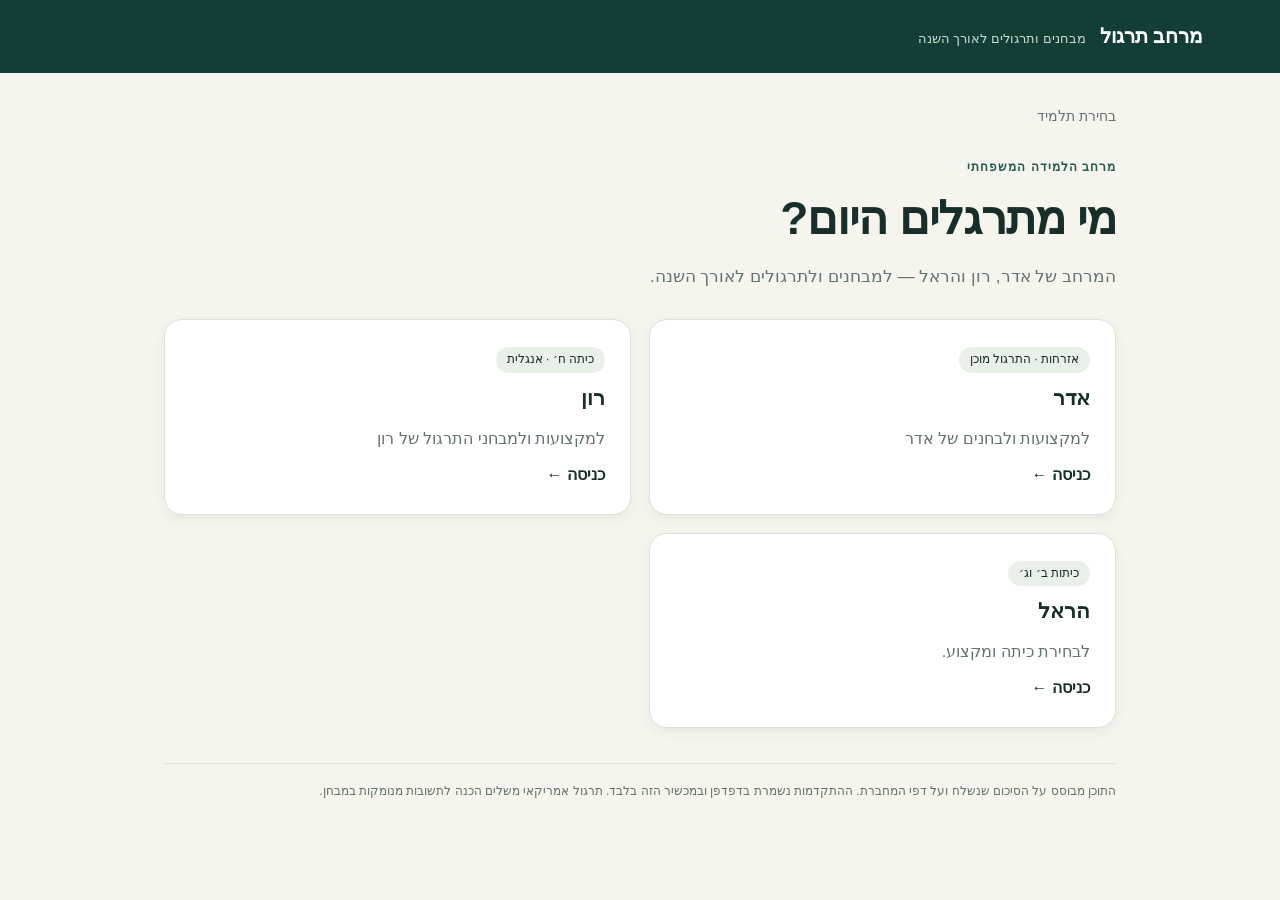
==== commit dd7b532d: "Add Ron’s November English practice exams" ====
--- a/index.html
+++ b/index.html
@@ -1,6 +1,7 @@
 <!doctype html><html lang="he" dir="rtl"><head><meta charset="utf-8"><meta name="viewport" content="width=device-width,initial-scale=1"><meta name="theme-color" content="#133e37"><title>מרחב הלמידה המשפחתי</title><style>
 :root{--ink:#182e29;--muted:#60736c;--green:#205b4b;--bg:#f5f5ee;--line:#dce3da;--white:#fff;--soft:#e9f0e8;--gold:#e7bd69}*{box-sizing:border-box}body{margin:0;background:var(--bg);color:var(--ink);font-family:Arial,"Noto Sans Hebrew",sans-serif;line-height:1.65}button,a,input{font:inherit}button,a{touch-action:manipulation}button{cursor:pointer}a{color:inherit}header{background:#133e37;color:white;padding:20px 6vw}header a{text-decoration:none;font-weight:700;font-size:20px}header span{color:#c9dcd0;font-size:13px;margin-right:14px}main{max-width:1000px;padding:32px 24px 70px;margin:auto}nav{font-size:14px;color:var(--muted);margin-bottom:30px}nav a{text-decoration:none}nav a:hover{text-decoration:underline}.eyebrow{letter-spacing:1px;font-size:12px;font-weight:bold;color:var(--green)}h1{font-size:clamp(30px,5vw,46px);line-height:1.25;letter-spacing:-1px;margin:12px 0 16px}h2{line-height:1.5;font-size:25px;margin:12px 0 22px}h3{font-size:21px;margin:8px 0}p{margin:10px 0}.intro{color:var(--muted);max-width:690px;font-size:17px}.grid{display:grid;grid-template-columns:repeat(2,minmax(0,1fr));gap:18px;margin:28px 0}.card{background:white;border:1px solid var(--line);border-radius:18px;padding:25px;box-shadow:0 4px 12px #173c2710}.card.link{display:block;text-decoration:none;transition:transform .15s,border-color .15s}.card.link:hover{transform:translateY(-3px);border-color:var(--green)}.section-label{grid-column:1/-1;margin-top:10px}.section-label h2{margin:5px 0}.level{background:#f3ead9;color:#694b19;margin-top:5px}.num{font-size:12px;color:var(--muted);font-weight:bold}.badge{display:inline-block;background:var(--soft);border-radius:20px;padding:3px 11px;font-size:12px}.muted{color:var(--muted)}.actions{display:flex;gap:10px;flex-wrap:wrap;margin-top:22px}.btn{border:1px solid var(--line);border-radius:11px;padding:11px 18px;color:var(--ink);background:white;text-decoration:none;font-weight:bold;display:inline-block}.btn.primary{background:var(--green);border-color:var(--green);color:white}.btn:disabled{opacity:.45;cursor:default}.btn:hover:not(:disabled){filter:brightness(.96)}.notice{padding:15px 18px;background:var(--soft);border-radius:12px;font-size:14px;margin-top:24px}.settings{display:flex;gap:20px;flex-wrap:wrap;align-items:center;background:#fff;padding:16px 20px;border:1px solid var(--line);border-radius:12px}.settings label{display:flex;gap:8px;align-items:center;cursor:pointer}.settings select{font:inherit;padding:7px;border:1px solid var(--line);border-radius:6px;background:white}.topline{display:flex;justify-content:space-between;gap:10px;align-items:center;font-size:14px;color:var(--muted)}.progress{height:7px;background:#dce3da;border-radius:10px;overflow:hidden;margin:12px 0 26px}.progress i{height:100%;display:block;background:var(--green);transition:width .3s}.question{background:white;border:1px solid var(--line);border-radius:20px;padding:30px}.answers{display:grid;gap:11px}.answer{text-align:right;display:flex;align-items:center;gap:12px;padding:15px 18px;border:1.5px solid var(--line);border-radius:12px;background:white;color:var(--ink);line-height:1.5}.answer b{display:flex;align-items:center;justify-content:center;flex-shrink:0;width:29px;height:29px;background:var(--bg);border-radius:8px;font-size:13px}.answer:hover:not(:disabled){border-color:var(--green);background:#f7faf6}.answer.selected{border-color:var(--green);background:#eef4eb}.answer.correct{border-color:#328459;background:#e9f5eb}.answer.wrong{border-color:#ba5d49;background:#fff0eb}.answer:disabled{cursor:default;color:var(--ink)}.feedback{margin-top:20px;padding:16px 20px;border-radius:12px;background:#eef4eb;border-right:4px solid #328459}.feedback.error{background:#fff1eb;border-color:#ba5d49}.feedback p{margin-bottom:0}.qnav{display:flex;gap:6px;flex-wrap:wrap;margin-top:22px}.qnav button{border:1px solid var(--line);background:white;color:var(--ink);border-radius:7px;width:34px;height:34px}.qnav button.done{background:#dbe9df}.qnav button.current{outline:2px solid var(--green);outline-offset:1px}.score{font-size:65px;line-height:1.1;color:var(--green);font-weight:bold;margin:15px 0}.stats{display:flex;gap:30px;flex-wrap:wrap}.review{border-top:1px solid var(--line);padding-top:20px;margin-top:20px}.review details{background:#fff;border:1px solid var(--line);border-radius:12px;padding:14px 18px;margin:10px 0}.review summary{cursor:pointer;font-weight:bold}.review .bad{color:#99432e}.review .good{color:#22603e}footer{font-size:12px;color:var(--muted);margin-top:35px;border-top:1px solid var(--line);padding-top:18px}:focus-visible{outline:3px solid #b78630;outline-offset:4px}.empty{text-align:center;padding:45px 20px}.sr-only{position:absolute;width:1px;height:1px;overflow:hidden;clip:rect(0,0,0,0)}@media(max-width:620px){main{padding:24px 16px 50px}.grid{grid-template-columns:1fr;gap:12px}.card{padding:21px}.question{padding:21px 17px}h2{font-size:21px}.answer{padding:14px 12px;font-size:16px}.settings{gap:12px}header{padding:17px 20px}header span{display:block;margin:0}.actions .btn{flex:1;text-align:center}.topline{font-size:12px}.score{font-size:54px}}
-</style></head><body><header><a href="#/">מרחב תרגול</a><span>מבחנים ותרגולים לאורך השנה</span></header><main id="app" tabindex="-1"></main><script id="quiz-data" type="application/json">[
+</style>
+<link rel="stylesheet" href="./data/english/november-26/exam.css"></head><body><header><a href="#/">מרחב תרגול</a><span>מבחנים ותרגולים לאורך השנה</span></header><main id="app" tabindex="-1"></main><script id="quiz-data" type="application/json">[
   {
     "title": "כללי המשחק",
     "subtitle": "דמוקרטיה, בחירות והגבלת השלטון",
@@ -1678,6 +1679,8 @@
     ]
   }
 ]</script><script id="november-data" type="application/json">[{"title":"זהות לאומית: ארבע עמדות","subtitle":"מה מגדיר את המדינה, למי שייכת הריבונות ומה תפקיד הסמלים.","questions":[{"id":"nov26-1-01","type":"choice","q":"לפי העמדה היהודית האתנית־תרבותית הדמוקרטית, למי שייכת זכות ההגדרה העצמית הלאומית שהמדינה מממשת?","answer":"לעם היהודי בארץ ובתפוצות","tag":"זהות לאומית","options":["לעם היהודי בארץ ובתפוצות","רק ליהודים המחזיקים באזרחות ישראלית","לכל אזרחי ישראל כלאום אזרחי אחד","ללאום היהודי והלאום הערבי במידה שווה"],"explanation":"העמדה רואה בישראל את מדינת העם היהודי בארץ ובתפוצות. הריבונות הפוליטית וזכויות האזרח הן מישור אחר."},{"id":"nov26-1-02","type":"choice","q":"איזה צירוף מאפיינים מתאים למדינת הלאום היהודית האתנית־תרבותית הדמוקרטית?","answer":"זיקה לאומית לעם היהודי ושוויון זכויות מלא בין האזרחים","tag":"זהות לאומית","options":["זיקה לאומית לעם היהודי ושוויון זכויות מלא בין האזרחים","זיקה לאומית ליהודים בלבד והכרעה אוטומטית לטובת היסוד היהודי בכל מתח","זיקה לאומית שווה ליהודים ולערבים ושינוי סמלי המדינה בהתאם","הגדרת הלאום לפי אזרחות בלבד, ללא זיקה לקבוצה אתנית"],"explanation":"הזהות הקולקטיבית יהודית, ואילו זכויות הפרט שוות ללא תלות בהשתייכות לאומית, אתנית או דתית."},{"id":"nov26-1-03","type":"blank","q":"בעמדה היהודית האתנית־תרבותית הדמוקרטית, ציבור כלל האזרחים שלו מסורה הריבונות נקרא במסמך ____ .","answer":"דמוס","tag":"ריבונות","accept":["הדמוס"],"explanation":"הדמוס כולל את כלל האזרחים. הבחירות לכנסת ושאר זכויות האזרח מבטאות את הריבונות שלהם."},{"id":"nov26-1-04","type":"choice","q":"מדינה מזוהה עם העם היהודי. מי משתתף בריבונות לפי הגישה היהודית האתנית־תרבותית הדמוקרטית?","answer":"כל האזרחים, באמצעות הבחירות ושאר זכויות האזרח","tag":"ריבונות","options":["כל האזרחים, באמצעות הבחירות ושאר זכויות האזרח","כל בני העם היהודי בעולם, גם בלי אזרחות","רק האזרחים החברים בלאום שאיתו המדינה מזוהה","רק נציגים שווים של שני לאומים, מכוח השתייכותם הלאומית"],"explanation":"העם היהודי הוא מושא ההגדרה העצמית הלאומית בעמדה זו; הריבונות מסורה לציבור האזרחים כולו."},{"id":"nov26-1-05","type":"choice","q":"איזו מדיניות הגירה נכללת בהגדרה של מדינה יהודית אתנית־תרבותית דמוקרטית במסמך?","answer":"העדפה ללאום היהודי וזכות לכל יהודי לעלות","tag":"הגירה","options":["העדפה ללאום היהודי וזכות לכל יהודי לעלות","מדיניות הגירה ללא העדפה והגדרת הלאום לפי אזרחות בלבד","העדפה שווה לשני לאומים כחלק מזהות קולקטיבית כפולה","ביטול כל זיקה בין הגירה לבין הלאום היהודי"],"explanation":"הסיכום מונה העדפה ללאום היהודי במדיניות ההגירה, לצד מחויבות לשוויון מלא בין מי שהם אזרחים."},{"id":"nov26-1-06","type":"blank","q":"לפי העמדה של מדינת לאום אזרחית דמוקרטית, תהיה חפיפה ____ בין לאומיות לאזרחות.","answer":"מלאה","tag":"אזרחות ולאומיות","accept":[],"explanation":"הלאומיות מוגדרת לפי האזרחות הישראלית בלבד; לכן שתי הקבוצות חופפות במודל זה."},{"id":"nov26-1-07","type":"choice","q":"איזה שינוי בסמלים מבקשת העמדה הדו־לאומית הדמוקרטית?","answer":"לבטא במידה שווה גם את הזהות הערבית וגם את היהודית","tag":"דו־לאומיות","options":["לבטא במידה שווה גם את הזהות הערבית וגם את היהודית","לבטא זהות אזרחית בלבד, בלי ביטוי לאף אחת משתי הזהויות","להותיר ביטוי יהודי בלבד ולהעניק זכויות אישיות שוות","להחליף סמלים לאומיים בסמלים המבטאים הלכה בכל תחומי החיים"],"explanation":"השינוי נוגע לזהות הקולקטיבית: ביטוי מקביל ושווה לשני הלאומים, ולא רק שוויון בין אזרחים."},{"id":"nov26-1-08","type":"choice","q":"מה משותף לכל האזרחים ברמת הזהות הלאומית במודל האזרחי הדמוקרטי?","answer":"האזרחות הישראלית היא הבסיס היחיד לזהות הלאומית","tag":"לאומיות אזרחית","options":["האזרחות הישראלית היא הבסיס היחיד לזהות הלאומית","השתייכות לאחד משני לאומים מוכרים היא הבסיס המשותף","מורשתו של לאום אחד והכרה בזכויות לקבוצות אחרות","השתייכות ללאום האתני היהודי בארץ ובתפוצות"],"explanation":"המודל מגדיר זהות לאומית אזרחית בלבד, ומבקש להימנע מזיקה לאומית של המדינה לקבוצה אתנית־תרבותית."},{"id":"nov26-1-09","type":"blank","q":"לפי המודל הדו־לאומי הדמוקרטי, לצד הלאום היהודי המדינה מזוהה באופן קולקטיבי ובאותה מידה עם הלאום ____ .","answer":"הערבי","tag":"דו־לאומיות","accept":["ערבי"],"explanation":"זהות המדינה הדו־לאומית נקשרת לשני הלאומים, היהודי והערבי, במשקל שווה."},{"id":"nov26-1-10","type":"choice","q":"איזו עמדה קובעת שבכל מתח בין היסוד היהודי לדמוקרטי, היהודי בהכרח גובר?","answer":"מדינת לאום יהודית אתנית לא דמוקרטית","tag":"זהות לאומית","options":["מדינת לאום יהודית אתנית לא דמוקרטית","מדינת לאום יהודית אתנית־תרבותית דמוקרטית","מדינה דו־לאומית דמוקרטית","מדינת לאום אזרחית דמוקרטית"],"explanation":"ההכרעה הקבועה מראש והיעדר מחויבות הכרחית לשוויון זכויות מלא מאפיינים את העמדה היהודית האתנית הלא דמוקרטית."},{"id":"nov26-1-11","type":"choice","q":"מה נכון לגבי שלילת אזרחותם של אזרחים ערבים בעמדה היהודית האתנית הלא דמוקרטית?","answer":"היא מופיעה בגרסה הקיצונית של העמדה","tag":"זהות לאומית","options":["היא מופיעה בגרסה הקיצונית של העמדה","היא תנאי הכרחי בכל גרסה של העמדה","היא מאפיין של המודל הדו־לאומי הדמוקרטי","היא המנגנון שיוצר חפיפה במודל האזרחי הדמוקרטי"],"explanation":"המסמך מייחס שלילת אזרחות לגרסה הקיצונית. אין לייחס את הדרישה לכל גרסה של העמדה."},{"id":"nov26-1-12","type":"blank","q":"במודל האזרחי הדמוקרטי אין עדיפות לאומית במדיניות ההגירה, ולכן יבוטל חוק ____ .","answer":"השבות","tag":"הגירה","accept":["שבות"],"explanation":"ביטול חוק השבות כאן הוא חלק מביטול העדפה בהגירה על בסיס השתייכות לאומית."},{"id":"nov26-1-13","type":"choice","q":"שתי דוברות מסכימות שמורשת יהודית צריכה להיות נוכחת במרחב הציבורי ומחויבות לשוויון מלא, אך חלוקות על היקף הנוכחות. מה אפשר להסיק?","answer":"שתיהן יכולות להימצא בתוך העמדה היהודית האתנית־תרבותית הדמוקרטית","tag":"רצף דעות","options":["שתיהן יכולות להימצא בתוך העמדה היהודית האתנית־תרבותית הדמוקרטית","האחת בהכרח תומכת במדינת הלכה והשנייה בהפרדה מלאה","הוויכוח מוכיח שאחת מהן אינה מחויבת לדמוקרטיה","שתיהן בהכרח תומכות בזהות דו־לאומית שווה"],"explanation":"בתוך אותה עמדה אפשר להסכים לעקרונות ולהתווכח על היקף המימוש, בלי להחליף מודל."},{"id":"nov26-1-14","type":"choice","q":"מה נכון לגבי יסודות אזרחיים במודל היהודי האתני־תרבותי הדמוקרטי?","answer":"הם משותפים לכל האזרחים ויכולים להתקיים לצד זהות לאומית יהודית וזכויות קבוצתיות מסוימות","tag":"זכויות קבוצתיות","options":["הם משותפים לכל האזרחים ויכולים להתקיים לצד זהות לאומית יהודית וזכויות קבוצתיות מסוימות","קיומם פירושו שהזהות הלאומית מבוססת על אזרחות בלבד","הם אפשריים רק אם שני הלאומים מקבלים משקל זהותי שווה","הם שוללים הכרה בכל זכות קבוצתית"],"explanation":"אפשר לשלב יסודות אזרחיים משותפים וזכויות קבוצתיות מסוימות בלי לוותר על זהות לאומית יהודית במישור הקולקטיבי."},{"id":"nov26-1-15","type":"blank","q":"לפי המודל היהודי האתני־תרבותי הדמוקרטי, השפה הרשמית המרכזית של המדינה היא ____ .","answer":"עברית","tag":"שפה ותרבות","accept":["העברית"],"explanation":"עברית מוצגת כשפה הרשמית המרכזית, לצד מורשת ישראל ומאפיינים תרבותיים נוספים."}]},{"title":"דת ומדינה: ארבע עמדות","subtitle":"מי מקור הסמכות, ואיזה מקום יש להלכה, למסורת ולפולחן הפרטי.","questions":[{"id":"nov26-2-01","type":"choice","q":"מהו ההבדל העיקרי במקור הסמכות בין מדינת הלכה ובין מדינה המשלבת חקיקה הלכתית חלקית?","answer":"במדינת הלכה המקור הוא ההלכה; במודל החלקי המקור הוא ציבור האזרחים","tag":"מקור הסמכות","options":["במדינת הלכה המקור הוא ההלכה; במודל החלקי המקור הוא ציבור האזרחים","בשני המודלים המקור הוא ציבור האזרחים, אך האכיפה שונה","בשני המודלים המקור הוא ההלכה, אך תחומי החקיקה שונים","במדינת הלכה המקור הוא ציבור האזרחים; במודל החלקי המקור הוא ההלכה"],"explanation":"חקיקה דתית חלקית יכולה להתקיים כשהסמכות מסורה לאזרחים. במדינת הלכה ההלכה היא מקור הסמכות וקובעת את החוקים בכל התחומים."},{"id":"nov26-2-02","type":"blank","q":"במדינת הלכה, מקור הסמכות הוא ____ היהודית.","answer":"ההלכה","tag":"מקור הסמכות","accept":["הלכה"],"explanation":"במודל זה ההלכה היא מקור הסמכות, והחוקים נקבעים על פי דיני התורה בכל תחומי החיים."},{"id":"nov26-2-03","type":"choice","q":"מה משתמע מכך שמחזיקים בעמדת מדינת הלכה חלוקים על אכיפה בבית הפרטי?","answer":"היקף האכיפה יכול להיות שנוי במחלוקת גם כשמקור הסמכות המוסכם הוא ההלכה","tag":"מדינת הלכה","options":["היקף האכיפה יכול להיות שנוי במחלוקת גם כשמקור הסמכות המוסכם הוא ההלכה","אכיפה אחידה בבית הפרטי היא חלק הכרחי מהגדרת העמדה","כל התנגדות לאכיפה בבית הופכת את האזרחים למקור הסמכות","מחלוקת על אכיפה פירושה שהחקיקה ההלכתית נועדה רק למרחב הציבורי"],"explanation":"המסמך מבחין בין מקור החוקים ובין מידת האכיפה בפועל במרחב הביתי. המחלוקת על השנייה אינה משנה את הראשון."},{"id":"nov26-2-04","type":"choice","q":"איזה נימוק מאפיין מדינה המשלבת חקיקה דתית־הלכתית בהיקף חלקי?","answer":"למדינה ערך דתי, ולכן ראוי לשלב בה מרכיבים הלכתיים כשהסמכות מסורה לאזרחים","tag":"חקיקה הלכתית חלקית","options":["למדינה ערך דתי, ולכן ראוי לשלב בה מרכיבים הלכתיים כשהסמכות מסורה לאזרחים","ההלכה היא מקור הסמכות, ולכן כל החוקים צריכים להיקבע על פיה","המורשת ראויה לביטוי תרבותי בלבד, ללא מחויבות להלכה","דת ומורשת אינן עניין של מוסדות המדינה, למעט סמלים"],"explanation":"המודל החלקי רואה ערך דתי במדינה ומבקש שילוב הלכתי מנימוקים דתיים, בלי להעביר את מקור הסמכות מן האזרחים."},{"id":"nov26-2-05","type":"blank","q":"במודל החקיקה ההלכתית החלקית, נישואין וגיור מובאים כדוגמאות לתחום המעמד ____ .","answer":"האישי","tag":"מעמד אישי","accept":["אישי"],"explanation":"המסמך מציין את תחום המעמד האישי, לצד חיזוק האופי הדתי במרחב הציבורי."},{"id":"nov26-2-06","type":"choice","q":"איזה פרט מבדיל את העמדה המסורתית־מורשתית מן העמדה המשלבת הלכה חלקית?","answer":"מתן ביטוי למורשת במובן תרבותי ולאומי מתוך זיקה למסורת, ללא מחויבות להלכה","tag":"מסורת ומורשת","options":["מתן ביטוי למורשת במובן תרבותי ולאומי מתוך זיקה למסורת, ללא מחויבות להלכה","הטענה שציבור האזרחים הוא מקור הסמכות","הכרה בכך שלמורשת יהודית יכול להיות ביטוי במרחב הציבורי","אפשרות לשלב מרכיבים הלכתיים מתוך ערך דתי למדינה"],"explanation":"מקור סמכות אזרחי משותף לשתיהן. ההבדל הוא הבסיס לביטוי היהודי: זיקה תרבותית ומסורתית לעומת שילוב הלכתי משיקולים דתיים."},{"id":"nov26-2-07","type":"choice","q":"מה נכון לגבי פולחן דתי לפי העמדה החילונית של הפרדה מלאה?","answer":"המדינה מאפשרת פולחן פרטי, ואינה מספקת שירותים דתיים","tag":"הפרדת דת ומדינה","options":["המדינה מאפשרת פולחן פרטי, ואינה מספקת שירותים דתיים","המדינה מספקת שירותי דת כל עוד לא נחקקים חוקים דתיים","המדינה אוסרת פולחן פרטי כדי לשמור על ההפרדה","המדינה מחילה הלכה על פולחן פרטי בלבד"],"explanation":"ההפרדה מתייחסת לתפקיד המדינה ולמוסדותיה. היא אינה שוללת מאדם אפשרות לקיים פולחן דתי פרטי."},{"id":"nov26-2-08","type":"blank","q":"לפי עמדת ההפרדה המלאה, הדת והמורשת מופרדות ממוסדות המדינה, למעט ____ .","answer":"סמלים","tag":"הפרדת דת ומדינה","accept":["סמלי המדינה","הסמלים"],"explanation":"סמלים הם החריג המצוין במסמך. גם במודל זה המדינה יכולה להיות יהודית מבחינה לאומית."},{"id":"nov26-2-09","type":"choice","q":"מה נשמר בזהותה של המדינה החילונית לפי המסמך?","answer":"זהות יהודית מבחינה לאומית, לצד הפרדה מלאה בתחום הדת והמורשת למעט סמלים","tag":"הפרדת דת ומדינה","options":["זהות יהודית מבחינה לאומית, לצד הפרדה מלאה בתחום הדת והמורשת למעט סמלים","זהות יהודית הלכתית בכל תחומי החקיקה, ללא שירותי דת","זהות לאומית אזרחית בלבד, כתנאי להפרדת דת ומדינה","זהות קולקטיבית שווה לשני לאומים, כתנאי להפרדה"],"explanation":"העמדה החילונית עוסקת בציר הדתי־תרבותי. בסיכום היא מאפשרת זהות יהודית לאומית, ולכן אין לזהות אותה אוטומטית עם המודל הלאומי האזרחי."},{"id":"nov26-2-10","type":"choice","q":"במדינת הלכה נבחרים נציגי קהילה ומכריעים בסוגיה ברוב קולות. מה עדיין מונע את סיווגה כדמוקרטית במודל שבמסמך?","answer":"ההלכה, ולא ציבור האזרחים, נותרת מקור הסמכות במדינה","tag":"מדינת הלכה","options":["ההלכה, ולא ציבור האזרחים, נותרת מקור הסמכות במדינה","הכרעת רוב אינה יכולה להתקיים במדינה שיש בה יסודות דתיים","בחירת נציגים בקהילה שוללת בהכרח זכויות פרט","קיומם של נציגים מקומיים מחליף את הצורך בחוקים"],"explanation":"המסמך מכיר במאפיינים הלכתיים שיכולים להתיישב עם מאפיינים דמוקרטיים. המאפיין המכריע בסיווג הכולל הוא מקור הסמכות."},{"id":"nov26-2-11","type":"blank","q":"במדינה מסורתית־מורשתית מבטאים את המורשת היהודית מתוך זיקה למסורת, ללא מחויבות ל____ .","answer":"הלכה","tag":"מסורת ומורשת","accept":["ההלכה"],"explanation":"הגישה תומכת בביטוי ציבורי וחקיקתי למורשת במובן תרבותי ולאומי, בלי לחייב את ההלכה כמסגרת."},{"id":"nov26-2-12","type":"choice","q":"כאשר עקרון דתי מתנגש בעקרון דמוקרטי, מה מבקשת הגישה המשלבת חקיקה הלכתית חלקית?","answer":"לחתור לפתרונות בין היסודות","tag":"חקיקה הלכתית חלקית","options":["לחתור לפתרונות בין היסודות","לקבוע מראש שהיסוד הדתי גובר בכל מצב","לבטל את הזיקה הדתית מכל מוסדות המדינה","לשנות את מקור הסמכות להלכה בכל תחומי החיים"],"explanation":"המודל החלקי מכיר במתח ומבקש למצוא לו פתרונות. ההכרה בערך דתי אינה מחייבת להעביר את הסמכות מן האזרחים."},{"id":"nov26-2-13","type":"choice","q":"מהו צמד מנגנונים שמופיע במודל של שילוב הלכה בהיקף חלקי?","answer":"ביטוי הלכתי בעיקר במרחב הציבורי ובמעמד האישי; שילוב המשפט העברי בחקיקה ובפסיקה","tag":"חקיקה הלכתית חלקית","options":["ביטוי הלכתי בעיקר במרחב הציבורי ובמעמד האישי; שילוב המשפט העברי בחקיקה ובפסיקה","הגדרת ההלכה כמקור הסמכות; קביעת כל החוקים על פי דיני התורה","ביטוי למסורת כשיקול תרבותי בלבד; הימנעות ממחויבות להלכה","התרת פולחן פרטי; הימנעות משירותי דת מטעם המדינה"],"explanation":"המודל החלקי שומר על סמכות האזרחים ומשלב תוכן הלכתי בתחומים מסוימים ובמשפט."},{"id":"nov26-2-14","type":"blank","q":"במדינה מסורתית־מורשתית, מקור הסמכות במדינה הוא ציבור ____ .","answer":"האזרחים","tag":"מקור הסמכות","accept":["אזרחים"],"explanation":"אותו מקור סמכות מופיע גם במודל החקיקה החלקית ובמודל ההפרדה, למרות ההבדלים בתפקיד הדת."},{"id":"nov26-2-15","type":"choice","q":"איזו עמדה מעניקה למורשת היהודית ביטוי בחקיקה ובמרחב הציבורי, אך בלי לראות בהלכה מסגרת מחייבת?","answer":"מדינה מסורתית־מורשתית תרבותית","tag":"דת ומדינה","options":["מדינה מסורתית־מורשתית תרבותית","מדינה חילונית בהפרדה מלאה","מדינת הלכה","מדינה המשלבת חקיקה הלכתית חלקית משיקולים דתיים"],"explanation":"הסימן המבדיל הוא ביטוי פעיל של מורשת כתרבות וכמסורת. במודל ההפרדה תפקיד מוסדות המדינה מצומצם יותר; במודל החלקי משלבים תוכן הלכתי מנימוקים דתיים."}]},{"title":"הבחנות קטנות שמשנות את התשובה","subtitle":"השוואה לפי זכויות, הגירה, סמלים, מוסדות והיקף החקיקה.","questions":[{"id":"nov26-3-01","type":"choice","q":"שתי הצעות מבקשות לבטל את חוק השבות. האחת קובעת זהות קולקטיבית שווה לשני לאומים, והשנייה זהות לפי אזרחות בלבד. מה מסווג נכון את ההצעות, לפי הסדר?","answer":"דו־לאומית דמוקרטית; אזרחית דמוקרטית","tag":"הגירה","options":["דו־לאומית דמוקרטית; אזרחית דמוקרטית","אזרחית דמוקרטית; דו־לאומית דמוקרטית","דו־לאומית דמוקרטית; יהודית אתנית־תרבותית דמוקרטית","יהודית אתנית לא דמוקרטית; אזרחית דמוקרטית"],"explanation":"אותו צעד בהגירה יכול להופיע בשני מודלים. המשקל הזהותי השווה לשני לאומים, לעומת אזרחות בלבד, הוא שמבדיל."},{"id":"nov26-3-02","type":"blank","q":"במדינה דו־לאומית דמוקרטית אין חפיפה מלאה בין לאומיות לבין ____ .","answer":"אזרחות","tag":"אזרחות ולאומיות","accept":["האזרחות"],"explanation":"האזרחות משותפת, אך אינה מוחקת את הזהות הלאומית הנבדלת של הקבוצות."},{"id":"nov26-3-03","type":"choice","q":"מוצע להבטיח זכויות אזרח שוות לכל אדם שהוא אזרח. איזה מידע חסר כדי להבחין בין שלוש העמדות הדמוקרטיות בציר הלאומי?","answer":"עם מי המדינה מזוהה במישור הקולקטיבי: לאום אחד, שני לאומים, או ציבור אזרחי אחד","tag":"שוויון","options":["עם מי המדינה מזוהה במישור הקולקטיבי: לאום אחד, שני לאומים, או ציבור אזרחי אחד","האם שוויון זכויות הפרט חל גם על מי שמשתייכים למיעוט","האם לכלל האזרחים יש מעמד אזרחי כלשהו","האם הבחירות מבטאות השתתפות פוליטית"],"explanation":"השוויון האזרחי לבדו אינו מגלה איזו זהות המדינה מבטאת. הבחנה בין המודלים מחייבת לבדוק את המישור הלאומי."},{"id":"nov26-3-04","type":"choice","q":"הצעה דו־לאומית דמוקרטית מבקשת לשנות את היחס לסוכנות היהודית ולקק״ל. מהו השינוי המופיע במסמך?","answer":"ביטול ההכרה במוסדות הציוניים על ידי המדינה","tag":"מוסדות","options":["ביטול ההכרה במוסדות הציוניים על ידי המדינה","השארת ההכרה הקיימת כתנאי לשוויון בין שני הלאומים","שילוב המוסדות בהכרעה ההלכתית על חוקי המדינה","הכרה במוסדות אלה כמוסדות לאומיים של שני העמים"],"explanation":"הסיכום מונה ביטול הכרת המדינה במוסדות הציוניים כאחד המאפיינים בעמדה הדו־לאומית."},{"id":"nov26-3-05","type":"blank","q":"בדיון על המודל הדו־לאומי, לצד קק״ל מוזכרת ____ כמוסד ציוני שהמדינה תבטל את הכרתה בו.","answer":"הסוכנות היהודית","tag":"מוסדות","accept":["סוכנות יהודית","הסוכנות"],"explanation":"ההצעה המתוארת מכוונת להכרה הממלכתית במוסדות הציוניים, ובהם הסוכנות היהודית וקק״ל."},{"id":"nov26-3-06","type":"choice","q":"מה מבדיל בין הגרסה של ״מדינת כל לאומיה״ לבין המודל הדו־לאומי הבסיסי?","answer":"הזדהות קולקטיבית עם כל קבוצה לאומית שתתקיים במדינה, ולא רק עם שני לאומים מסוימים","tag":"דו־לאומיות","options":["הזדהות קולקטיבית עם כל קבוצה לאומית שתתקיים במדינה, ולא רק עם שני לאומים מסוימים","החלפת כלל הזהויות הלאומיות בזהות אזרחית אחת","הרחבת השוויון האישי בלי שום זיהוי לאומי של המדינה","זיהוי המדינה עם העם היהודי בארץ ובתפוצות בלבד"],"explanation":"הגרסה מרחיבה את מספר הקבוצות שהמדינה תזדהה איתן. המודל האזרחי, לעומתה, מגדיר את הזהות הלאומית לפי אזרחות בלבד."},{"id":"nov26-3-07","type":"choice","q":"איזו הבחנה בין המודל הדו־לאומי והמודל האזרחי נכונה לגבי סמלים ומועדים?","answer":"בדו־לאומי מבקשים ביטוי זהותי מקביל לשני הלאומים; באזרחי מבקשים יסודות המשותפים לכל האזרחים בלבד","tag":"סמלים","options":["בדו־לאומי מבקשים ביטוי זהותי מקביל לשני הלאומים; באזרחי מבקשים יסודות המשותפים לכל האזרחים בלבד","בדו־לאומי מבקשים יסודות אזרחיים בלבד; באזרחי נותנים ביטוי שווה לשני הלאומים","בשניהם נדרש ביטוי שווה לשני לאומים, וההבדל היחיד הוא מדיניות ההגירה","בשניהם נדרש ביטוי יהודי בלעדי, וההבדל היחיד הוא שוויון זכויות הפרט"],"explanation":"המודלים נבדלים בתוכן שהסמלים נועדו לייצג: קבוצות לאומיות מוכרות לעומת מכנה אזרחי משותף בלבד."},{"id":"nov26-3-08","type":"blank","q":"הגרסה שמבקשת הזדהות עם כל קבוצה לאומית הקיימת במדינה נקראת ״מדינת כל ____״.","answer":"לאומיה","tag":"דו־לאומיות","accept":["הלאומים שלה","הלאומים"],"explanation":"זהו מודל רב־תרבותי במישור הלאומי, כלומר הכרה קולקטיבית בקבוצות הלאומיות השונות."},{"id":"nov26-3-09","type":"choice","q":"מוצע לשלב את המשפט העברי בחקיקה ובפסיקה משיקולים דתיים, אבל להשאיר את הסמכות בידי האזרחים. איזה מודל מתאים יותר מכל?","answer":"מדינה המשלבת חקיקה הלכתית בהיקף חלקי","tag":"חקיקה הלכתית חלקית","options":["מדינה המשלבת חקיקה הלכתית בהיקף חלקי","מדינה מסורתית־מורשתית ללא מחויבות להלכה","מדינת הלכה שמקור סמכותה בדיני התורה","מדינה חילונית בהפרדה מלאה"],"explanation":"ההצעה מתאימה לשילוב הלכתי חלקי: מדובר ברכיב משפטי בעל נימוק דתי, בתוך מסגרת שמקור סמכותה אזרחי."},{"id":"nov26-3-10","type":"choice","q":"מחוקקת מבקשת להסדיר פעילות ציבורית המשמרת מורשת יהודית מתוך שיקול תרבותי, ללא חובה לנהוג לפי ההלכה. במה שונה ההצעה מהפרדה מלאה?","answer":"היא נותנת למוסדות המדינה תפקיד פעיל בביטוי המורשת בחקיקה ובמרחב הציבורי","tag":"מסורת ומורשת","options":["היא נותנת למוסדות המדינה תפקיד פעיל בביטוי המורשת בחקיקה ובמרחב הציבורי","היא מעבירה את מקור הסמכות מן האזרחים אל ההלכה","היא מבטלת את חריג הסמלים בכל ביטוי למורשת","היא מסתפקת במתן אפשרות לקיום פולחן דתי פרטי"],"explanation":"העמדה המורשתית מבקשת מעורבות ממשית בביטוי התרבותי. לפי ההפרדה המלאה הדת והמורשת מופרדות מהמוסדות הפוליטיים, למעט סמלים."},{"id":"nov26-3-11","type":"blank","q":"אחת הדרכים לביטוי הלכתי חלקי היא שילוב המשפט העברי בחקיקה וב____ .","answer":"פסיקה","tag":"חקיקה הלכתית חלקית","accept":["הפסיקה"],"explanation":"במודל החלקי השילוב יכול להיות הן בקביעת חוקים והן בפסיקת בתי המשפט, לפי הסיכום."},{"id":"nov26-3-12","type":"choice","q":"למה האמירה ״כל אדם נברא בצלם״ אינה מספיקה כשלעצמה כדי לקבוע שמדינת הלכה היא דמוקרטיה?","answer":"היא עשויה להתיישב עם שוויון וכבוד, אך אינה קובעת מי מקור סמכות המדינה","tag":"מדינת הלכה","options":["היא עשויה להתיישב עם שוויון וכבוד, אך אינה קובעת מי מקור סמכות המדינה","היא מדגימה שההלכה שוללת הכרה בכבוד האדם","היא מוכיחה שכללי המדינה נקבעים על ידי כלל האזרחים","היא מלמדת בהכרח על הפרדה מלאה בין מוסדות המדינה והדת"],"explanation":"המסמך מבחין בין התאמה של מאפיין מסוים לערך דמוקרטי ובין מקור הסמכות של המודל כולו."},{"id":"nov26-3-13","type":"choice","q":"איזה משפט מבחין נכון בין ״יש יסודות אזרחיים משותפים״ לבין ״זהות לאומית אזרחית בלבד״?","answer":"יסודות משותפים יכולים להופיע בכמה מודלים; זהות לאומית אזרחית בלבד היא מאפיין מגדיר של המודל האזרחי","tag":"אזרחות ולאומיות","options":["יסודות משותפים יכולים להופיע בכמה מודלים; זהות לאומית אזרחית בלבד היא מאפיין מגדיר של המודל האזרחי","שני הביטויים מתארים בהכרח זהות קולקטיבית אזרחית בלבד","יסודות משותפים מאפיינים מודל דו־לאומי בלבד, ואילו זהות אזרחית מאפיינת מודל יהודי דמוקרטי","יסודות משותפים קיימים רק כשכל הקבוצות הלאומיות מקבלות משקל זהה"],"explanation":"חינוך או מוסדות אזרחיים משותפים אינם מחייבים שציבור האזרחים הוא הלאום היחיד של המדינה. זהו הבדל בין מאפיין משותף לבסיס הזהות."},{"id":"nov26-3-14","type":"blank","q":"״אחרי רבים להטות״ מוצג במסמך כמאפיין הלכתי שיכול לעלות בקנה אחד עם עקרון ____ .","answer":"הכרעת הרוב","tag":"מדינת הלכה","accept":["הכרעת רוב"],"explanation":"הדוגמה מתייחסת להכרעה לפי הרוב. היא אינה משנה את העובדה שההלכה היא מקור הסמכות במדינת הלכה."},{"id":"nov26-3-15","type":"choice","q":"איזו הבחנה בין מחלוקות פנימיות בשני מודלים מדויקת?","answer":"במדינת הלכה עשויה להיות מחלוקת על אכיפה בבית; במודל היהודי הדמוקרטי עשויה להיות מחלוקת על היקף ביטוי התרבות","tag":"רצף דעות","options":["במדינת הלכה עשויה להיות מחלוקת על אכיפה בבית; במודל היהודי הדמוקרטי עשויה להיות מחלוקת על היקף ביטוי התרבות","במדינת הלכה המחלוקת היא מי מקור הסמכות; במודל היהודי הדמוקרטי כולם מסכימים על אופן המימוש","במדינת הלכה כולם חייבים להסכים על אכיפה בבית; במודל היהודי הדמוקרטי אין בסיס עקרוני משותף","בשני המודלים כל מחלוקת על יישום מעבירה את התומכים למודל אחר"],"explanation":"העמדות מתארות עקרונות יסוד, אך המסמך מכיר ברצף דעות על דרכי יישום בתוך כל אחת משתי העמדות הללו."}]},{"title":"מקרי בוחן: לזהות ולהסביר","subtitle":"מצבים חדשים שבהם צריך לזהות את המודל ואת הפרט שמכריע.","questions":[{"id":"nov26-4-01","type":"choice","q":"בהצעת חוקה יש זכות עלייה ליהודים, סמלים המבטאים את מורשת ישראל וזכות הצבעה שווה לכל האזרחים. ההצעה מתחייבת לשוויון זכויות מלא. איזו עמדה מתאימה?","answer":"מדינת לאום יהודית אתנית־תרבותית דמוקרטית","tag":"זהות לאומית","options":["מדינת לאום יהודית אתנית־תרבותית דמוקרטית","מדינת לאום יהודית אתנית לא דמוקרטית","מדינה דו־לאומית דמוקרטית","מדינת לאום אזרחית דמוקרטית"],"explanation":"שילוב הזיקה הלאומית היהודית והעדפה בעלייה עם ריבונות אזרחית ושוויון זכויות מתאים למודל היהודי הדמוקרטי."},{"id":"nov26-4-02","type":"choice","q":"הצעה משמרת זיקה יהודית וסמלים יהודיים, אך מוסיפה שבכל התנגשות עם שוויון אזרחי, הזהות היהודית גוברת מראש. מהו הפרט המכריע בסיווג?","answer":"הכרעה מראש לטובת היסוד היהודי בכל מתח","tag":"זהות לאומית","options":["הכרעה מראש לטובת היסוד היהודי בכל מתח","קיומם של סמלים הנותנים ביטוי למורשת יהודית","עצם הדיון בשאלה כיצד לבטא את הזהות היהודית","קיומה של זהות יהודית במישור הלאומי"],"explanation":"סמלים וזיקה יהודית קיימים גם במודל היהודי הדמוקרטי. עדיפות קבועה מראש ואי־מחויבות הכרחית לשוויון מלא מבדילות את העמדה הלא דמוקרטית."},{"id":"nov26-4-03","type":"blank","q":"בעמדה היהודית האתנית־תרבותית הדמוקרטית, הגדרה עצמית לאומית יהודית מתקיימת לצד שוויון ____ בין כל האזרחים.","answer":"מלא","tag":"שוויון","accept":["זכויות מלא"],"explanation":"השוויון במישור זכויות הפרט חל ללא הבדלי השתייכות לאומית, אתנית או דתית."},{"id":"nov26-4-04","type":"choice","q":"מועצה חוקתית מציעה המנון וסמל שיבטאו זהות יהודית וערבית במשקל שווה, אף ששתי הקבוצות חולקות אזרחות משותפת. איזו עמדה מוצגת?","answer":"מדינה דו־לאומית דמוקרטית","tag":"דו־לאומיות","options":["מדינה דו־לאומית דמוקרטית","מדינת לאום אזרחית דמוקרטית","מדינת לאום יהודית אתנית־תרבותית דמוקרטית","מדינת לאום יהודית אתנית לא דמוקרטית"],"explanation":"אזרחות משותפת אינה שקולה לזהות אזרחית בלבד. המשקל הזהותי השווה לשני לאומים מצביע על המודל הדו־לאומי."},{"id":"nov26-4-05","type":"choice","q":"מצע מבקש לבטל העדפה של קבוצה כלשהי בהגירה. הוא מוסיף שסמלי המדינה יבטאו אך ורק יסודות אזרחיים משותפים. מה מצביע דווקא על המודל האזרחי?","answer":"הגבלת הסמלים והזהות הקולקטיבית ליסודות אזרחיים משותפים בלבד","tag":"לאומיות אזרחית","options":["הגבלת הסמלים והזהות הקולקטיבית ליסודות אזרחיים משותפים בלבד","ביטול ההעדפה בהגירה, בלי מידע נוסף על הזהות","הקיום של יסודות אזרחיים משותפים, בלי לקבוע אם הם היחידים","ההכרה בכך שבמדינה קיימות קבוצות תרבותיות שונות"],"explanation":"מדיניות הגירה שוויונית יכולה להתאים גם למודל הדו־לאומי. המילה ״בלבד״ לגבי בסיס אזרחי היא הפרט שמכריע כאן."},{"id":"nov26-4-06","type":"blank","q":"בהצעה הדו־לאומית, המסמך דורש שינוי בדגל, בסמלים וב____ כדי לתת גם לזהות הערבית משקל שווה.","answer":"המנון","tag":"מוסדות","accept":["המנונה","המנון המדינה","ההמנון"],"explanation":"ההצעה כוללת שינוי במספר סמלים לאומיים, ובהם ההמנון, כדי לבטא את שתי הזהויות."},{"id":"nov26-4-07","type":"choice","q":"במדינה מוצעת מתקיימת בחירת נציגים בקהילה, אבל חוקי המדינה בכל התחומים נקבעים לפי דיני התורה ומקור הסמכות הוא ההלכה. מהו המודל הדתי־תרבותי?","answer":"מדינת הלכה","tag":"מקור הסמכות","options":["מדינת הלכה","מדינה המשלבת חקיקה הלכתית חלקית","מדינה מסורתית־מורשתית תרבותית","מדינה חילונית בהפרדה מלאה"],"explanation":"בחירת נציגים בקהילה אינה הופכת את ציבור האזרחים למקור הסמכות. כאן ההלכה קובעת את מסגרת כל החקיקה."},{"id":"nov26-4-08","type":"choice","q":"הפרלמנט שואב את סמכותו מן האזרחים. הוא מבקש לתת להלכה תפקיד בחקיקה הנוגעת לכשרות ונישואין מפני שלמדינה ערך דתי. מהו המודל המתאים?","answer":"מדינה המשלבת חקיקה הלכתית בהיקף חלקי","tag":"חקיקה הלכתית חלקית","options":["מדינה המשלבת חקיקה הלכתית בהיקף חלקי","מדינה מסורתית־מורשתית תרבותית","מדינת הלכה","מדינה חילונית בהפרדה מלאה"],"explanation":"הנימוק הדתי והתחומים המוגדרים מצביעים על שילוב הלכתי חלקי. מקור הסמכות האזרחי מבדיל אותו ממדינת הלכה."},{"id":"nov26-4-09","type":"blank","q":"נבחרי הציבור מבקשים לשלב בחקיקה כללים הלכתיים בעיקר במרחב הציבורי ובתחום ____ .","answer":"המעמד האישי","tag":"חקיקה הלכתית חלקית","accept":["מעמד אישי","מעמד האישי"],"explanation":"המסמך מציין את המרחב הציבורי ואת המעמד האישי כתחומים מרכזיים לביטוי האופי היהודי הדתי במודל החלקי."},{"id":"nov26-4-10","type":"choice","q":"עיר מקדמת בחקיקה המקומית אירועי מורשת יהודית במרחב הציבורי. המטרה היא לטפח מסורת לאומית ותרבותית, ואין דרישה לנהוג לפי ההלכה. איזו עמדה משתקפת בנימוק?","answer":"מסורתית־מורשתית תרבותית","tag":"מסורת ומורשת","options":["מסורתית־מורשתית תרבותית","חילונית בהפרדה מלאה","שילוב חקיקה הלכתית חלקית משיקולים דתיים","מדינת הלכה"],"explanation":"השיקול המכריע הוא טיפוח מורשת בלי מחויבות הלכתית. הפעולה נעשית במוסד ציבורי, מעבר להתרת פולחן פרטי בלבד."},{"id":"nov26-4-11","type":"choice","q":"מצע משאיר סמלים יהודיים לאומיים ומאפשר קיום טקסים פרטיים, אך מתנגד לכך שהמדינה תחוקק חוקים דתיים או תעניק שירותי דת. מה מתאים?","answer":"מדינה חילונית בהפרדה מלאה בין דת למדינה","tag":"הפרדת דת ומדינה","options":["מדינה חילונית בהפרדה מלאה בין דת למדינה","מדינה מסורתית־מורשתית תרבותית","מדינה המשלבת חקיקה הלכתית חלקית","מדינת הלכה"],"explanation":"הסמלים הם החריג המפורש במודל ההפרדה. קיום פרטי של פולחן מותר, ואילו שירותי דת אינם מתפקיד המדינה."},{"id":"nov26-4-12","type":"blank","q":"הצעה שמחייבת לקבוע את כל חוקי המדינה לפי דיני התורה רואה בהלכה את מקור ה____ של המדינה.","answer":"סמכות","tag":"מקור הסמכות","accept":["הסמכות"],"explanation":"מקור הסמכות, ולא מידת האכיפה בבית, מבדיל את מדינת ההלכה משלוש העמדות האחרות בציר הדתי."},{"id":"nov26-4-13","type":"choice","q":"דוברת תומכת במדינת לאום יהודית, בשוויון מלא בין האזרחים ובשילוב הלכה חלקי בחקיקה משיקולים דתיים. איך כדאי לסווג את דבריה?","answer":"יהודית אתנית־תרבותית דמוקרטית בציר הלאומי; שילוב הלכתי חלקי בציר הדתי","tag":"שני צירי הזהות","options":["יהודית אתנית־תרבותית דמוקרטית בציר הלאומי; שילוב הלכתי חלקי בציר הדתי","יהודית אתנית לא דמוקרטית בציר הלאומי; מדינת הלכה בציר הדתי","אזרחית דמוקרטית בציר הלאומי; שילוב הלכתי חלקי בציר הדתי","דו־לאומית דמוקרטית בציר הלאומי; מסורתית־מורשתית בציר הדתי"],"explanation":"זהות יהודית וזכויות שוות עונות לציר הלאומי. היקף החקיקה ההלכתית והנימוק הדתי עונים לציר הדתי־תרבותי."},{"id":"nov26-4-14","type":"choice","q":"בתרחיש נאמר רק שחלק ממועדי המדינה יהודיים. מה תהיה תשובה מנומקת טובה על הציר הלאומי?","answer":"המועדים מלמדים על ביטוי ליהדות, אך נדרש מידע על זכויות וזהות קולקטיבית כדי להכריע בין המודלים","tag":"ראיה ונימוק","options":["המועדים מלמדים על ביטוי ליהדות, אך נדרש מידע על זכויות וזהות קולקטיבית כדי להכריע בין המודלים","המועדים מספיקים כדי לקבוע שהעמדה היא יהודית אתנית לא דמוקרטית","המועדים מספיקים כדי לקבוע שהעמדה היא יהודית דמוקרטית","המועדים מלמדים שאין לזהות היהודית שום מקום במישור הקולקטיבי"],"explanation":"אותו פרט עשוי להתאים ליותר ממודל אחד. תשובה טובה תוסיף ראיה שמבחינה ביניהם, כגון התחייבות לשוויון או הכרעה קבועה במתח."},{"id":"nov26-4-15","type":"blank","q":"לפי מודל ההפרדה המלאה, המדינה אינה מספקת שירותי דת, אך מאפשרת פולחן דתי ____ .","answer":"פרטי","tag":"הפרדת דת ומדינה","accept":["במרחב הפרטי"],"explanation":"המדינה אינה מתערבת בענייני דת לפי מודל זה, אך היא מאפשרת לפרט לקיים פולחן."}]},{"title":"סימולציה מסכמת","subtitle":"ערבוב בין הצירים, מסיחים קרובים ושאלות שמבקשות להוכיח את הסיווג.","questions":[{"id":"nov26-5-01","type":"choice","q":"הצעה א׳ מבטיחה ייצוג לאומי שווה ליהודים ולערבים. הצעה ב׳ מבטיחה זכויות שוות, אך נותנת למדינה זיקה לאומית יהודית והעדפה ליהודים בהגירה. מה מבדיל ביניהן?","answer":"המשקל שניתן לכל לאום בזהות הקולקטיבית, ולא עצם ההבטחה לשוויון אישי","tag":"שני צירי הזהות","options":["המשקל שניתן לכל לאום בזהות הקולקטיבית, ולא עצם ההבטחה לשוויון אישי","עצם השימוש בהגירה כנושא לחקיקה, בלי קשר לזהות","קיומה של ריבונות אזרחית בהצעה א׳ והיעדרה בהצעה ב׳","קיומם של יסודות אזרחיים משותפים רק בהצעה ב׳"],"explanation":"א׳ היא דו־לאומית וב׳ מתאימה למדינה יהודית דמוקרטית. שוויון זכויות הפרט אינו דורש בהכרח משקל שווה לשני הלאומים בזהות המדינה."},{"id":"nov26-5-02","type":"blank","q":"במודל היהודי הדמוקרטי ובמודל הדו־לאומי אין ____ מלאה בין לאומיות לאזרחות.","answer":"חפיפה","tag":"אזרחות ולאומיות","accept":[],"explanation":"בשניהם האזרחות והלאומיות אינן מושגים זהים. במודל האזרחי הדמוקרטי קיימת חפיפה מלאה."},{"id":"nov26-5-03","type":"choice","q":"שתי מחוקקות מסכימות שלמורשת יהודית יהיה מקום בחוק ושציבור האזרחים הוא מקור הסמכות. איזו שאלה תעזור להבחין בין המודל המורשתי למודל ההלכתי החלקי?","answer":"האם מבקשים ביטוי תרבותי מתוך זיקה למסורת, או שילוב הלכתי משיקולים דתיים?","tag":"מסורת ומורשת","options":["האם מבקשים ביטוי תרבותי מתוך זיקה למסורת, או שילוב הלכתי משיקולים דתיים?","האם יש ציבור אזרחים שרשאי להשתתף בבחירות?","האם יש איזושהי זיקה למורשת יהודית בחוק ובציבור?","האם הטקסים בבית הפרטי מתקיימים באישור של נבחרי ציבור?"],"explanation":"שני המודלים יכולים לתת ביטוי ליהדות ולשמור על מקור סמכות אזרחי. הנימוק והמעמד שניתן להלכה הם המבדילים."},{"id":"nov26-5-04","type":"choice","q":"דובר טוען: ״אם במדינה יש זכות עלייה ליהודים, היא לא יכולה להתחייב לשוויון מלא בין האזרחים״. מהי התשובה המדויקת לפי המודל היהודי הדמוקרטי?","answer":"מדיניות ההגירה והזכויות של כלל האזרחים הן שני מישורים נפרדים","tag":"הגירה","options":["מדיניות ההגירה והזכויות של כלל האזרחים הן שני מישורים נפרדים","העדפה בהגירה מחייבת זכויות פוליטיות שונות אחרי קבלת האזרחות","שוויון זכויות של אזרחים מחייב זיהוי שווה של שני לאומים","שוויון זכויות אפשרי רק כשלאומיות ואזרחות חופפות במלואן"],"explanation":"המודל משלב העדפה לאומית בהגירה והגדרה עצמית יהודית עם שוויון מלא בזכויות האזרח לאחר קבלת האזרחות."},{"id":"nov26-5-05","type":"blank","q":"בעמדה היהודית הדמוקרטית, אחד הביטויים המרכזיים לריבונות הדמוס הוא הבחירות ל____ .","answer":"כנסת","tag":"ריבונות","accept":["הכנסת"],"explanation":"המסמך מציין את הבחירות לכנסת לצד שאר זכויות האזרח כביטוי לריבונות כלל האזרחים."},{"id":"nov26-5-06","type":"choice","q":"לפי המסמך, איזו מסקנה אינה נובעת מעצם ההגדרה ״מדינה יהודית מבחינה לאומית״?","answer":"שמקור הסמכות הוא ההלכה היהודית","tag":"שני צירי הזהות","options":["שמקור הסמכות הוא ההלכה היהודית","שניתן להבחין בין זהות לאומית למדיניות דתית","שזהות לאומית יהודית יכולה להתקיים עם הפרדת דת ומדינה","שהגדרה לאומית אינה מספיקה לבדה כדי לקבוע את תפקיד הדת בחוק"],"explanation":"המודל החילוני בסיכום מדגים מדינה יהודית מבחינה לאומית שמקור סמכותה האזרחים. לכן יהדות לאומית אינה הופכת את ההלכה למקור הסמכות."},{"id":"nov26-5-07","type":"choice","q":"בהצעת חוקה א׳ שתי קבוצות לאומיות זוכות למשקל קולקטיבי שווה. בהצעה ב׳ כל קבוצת לאום הקיימת במדינה מוכרת כחלק מזהותה. מהו ההבדל המדויק?","answer":"ב׳ מרחיבה את מעגל ההזדהות הלאומית מעבר לצמד הקבוצות שבהצעה א׳","tag":"דו־לאומיות","options":["ב׳ מרחיבה את מעגל ההזדהות הלאומית מעבר לצמד הקבוצות שבהצעה א׳","ב׳ מוותרת על כל הכרה בזהויות לאומיות לטובת לאום אזרחי אחד","ב׳ מעניקה זכויות אישיות, אך אינה עוסקת כלל בזהות המדינה","ב׳ מוסיפה העדפת הגירה ליהודים כדי לאזן בין שתי קבוצות"],"explanation":"זהו ההבדל בין מודל דו־לאומי לבין גרסת ״כל לאומיה״. בשניהם מדובר בזיקה קולקטיבית, לא רק בזכויות פרט."},{"id":"nov26-5-08","type":"blank","q":"במדינת הלכה החוקים נקבעים על פי דיני התורה בכל ____ החיים.","answer":"תחומי","tag":"מדינת הלכה","accept":["תחום","תחומי החיים"],"explanation":"כל תחומי החיים נכללים במקור החקיקה. המחלוקת האפשרית נוגעת למידת האכיפה בפועל בבית הפרטי."},{"id":"nov26-5-09","type":"choice","q":"איזה נימוק הוא החזק ביותר לסיווג הצעה כמדינת לאום אזרחית דמוקרטית?","answer":"״החוקה מגדירה את הלאום על בסיס אזרחות ישראלית בלבד; לכן לאומיות ואזרחות חופפות.״","tag":"ראיה ונימוק","options":["״החוקה מגדירה את הלאום על בסיס אזרחות ישראלית בלבד; לכן לאומיות ואזרחות חופפות.״","״יש לכלל האזרחים מוסדות משותפים; לכן המודל אינו מכיר בשום לאום אחר.״","״חוק השבות יבוטל; לכן המודל לא יכול להיות דו־לאומי.״","״מתקיימות בחירות שוות; לכן זהות לאומית אתנית אינה אפשרית.״"],"explanation":"התשובה מחברת ראיה מהתרחיש למאפיין מגדיר. יתר הפרטים יכולים להופיע ביותר ממודל אחד."},{"id":"nov26-5-10","type":"choice","q":"מה משקפת ההתאמה בין שלוש הדוגמאות ההלכתיות לבין העקרונות הדמוקרטיים המקבילים במסמך?","answer":"אחרי רבים להטות — הכרעת רוב; נברא בצלם — שוויון וכבוד; בחירת נציגי קהילה — שלטון העם","tag":"מדינת הלכה","options":["אחרי רבים להטות — הכרעת רוב; נברא בצלם — שוויון וכבוד; בחירת נציגי קהילה — שלטון העם","אחרי רבים להטות — שוויון וכבוד; נברא בצלם — שלטון העם; בחירת נציגים — הכרעת רוב","אחרי רבים להטות — שלטון העם; נברא בצלם — הכרעת רוב; בחירת נציגים — שוויון וכבוד","כל שלוש הדוגמאות משקפות רק הכרעת רוב, ללא קשר לעקרונות אחרים"],"explanation":"המסמך מציג דמיון בין מאפיינים מסוימים. הוא מבחין בין הדמיון הזה לבין ההלכה כמקור הסמכות הכולל."},{"id":"nov26-5-11","type":"blank","q":"לפי המודל החילוני של הפרדה מלאה, המדינה יכולה להישאר יהודית מבחינה ____ .","answer":"לאומית","tag":"הפרדת דת ומדינה","accept":["לאום"],"explanation":"ההפרדה במודל מתייחסת לדת ולמורשת ביחס למוסדות המדינה, עם חריג לסמלים. היא אינה מחייבת שינוי של הזהות הלאומית היהודית."},{"id":"nov26-5-12","type":"choice","q":"בהצעה יהודית דמוקרטית יש סמלים יהודיים, שוויון אישי וגם זכויות קבוצתיות מסוימות למיעוטים. למה זה אינו מספיק כדי לקרוא לה ״דו־לאומית״?","answer":"זכויות קבוצתיות מסוימות אינן שקולות להזדהות קולקטיבית שווה של המדינה עם שני לאומים","tag":"זכויות קבוצתיות","options":["זכויות קבוצתיות מסוימות אינן שקולות להזדהות קולקטיבית שווה של המדינה עם שני לאומים","הכרה בזכויות קבוצתיות מחייבת הגדרה לאומית אזרחית בלבד","סמלים לאומיים לעולם אינם משמשים להבחנה בין שתי העמדות","זכויות קבוצתיות מחייבות ביטול ההעדפה בהגירה ליהודים"],"explanation":"ההכרה בזכויות לקבוצה אינה מעניקה לה בהכרח מעמד שווה בזהות הקולקטיבית של המדינה."},{"id":"nov26-5-13","type":"choice","q":"הצעה אחת מחייבת שכל החוק ייקבע לפי ההלכה. הצעה אחרת מחייבת שהיסוד היהודי יגבר בכל התנגשות עם היסוד הדמוקרטי, בלי לציין מקור סמכות הלכתי. כיצד נכון לסווג?","answer":"הראשונה מצביעה על מדינת הלכה בציר הדתי; השנייה על עמדה יהודית אתנית לא דמוקרטית בציר הלאומי","tag":"שני צירי הזהות","options":["הראשונה מצביעה על מדינת הלכה בציר הדתי; השנייה על עמדה יהודית אתנית לא דמוקרטית בציר הלאומי","שתיהן מוכיחות מדינת הלכה בציר הדתי, בלי צורך לבדוק את מקור הסמכות","שתיהן מוכיחות מדינת לאום אזרחית, מפני שהן מתארות כללים לחקיקה","הראשונה מצביעה על מודל מורשתי; השנייה בהכרח על חקיקה הלכתית חלקית"],"explanation":"מקור סמכות הלכתי והכרעה קבועה לטובת היסוד היהודי הם פרטים השייכים לשני צירים שונים; אין להסיק את האחד מן האחר בלי ראיה."},{"id":"nov26-5-14","type":"blank","q":"לפי המודל המשלב חקיקה הלכתית חלקית, כאשר נוצר מתח בין היסוד הדתי ליסוד הדמוקרטי יש לחתור ל____ ביניהם.","answer":"פתרונות","tag":"חקיקה הלכתית חלקית","accept":["פתרון","מציאת פתרונות","פתרונות שונים"],"explanation":"המודל מכיר במתח ומחפש דרכים להתמודד איתו, בלי לקבוע מראש שהצד הדתי תמיד גובר."},{"id":"nov26-5-15","type":"choice","q":"שני מצעים מכירים בזיקה לאומית לעם היהודי, בשוויון מלא ובזכות עלייה. האחד מעניק יותר מקום לתרבויות אחרות במרחב הציבורי. האם בהכרח מדובר בשתי עמדות לאומיות שונות?","answer":"לא. ייתכן ששניהם באותה עמדה וההבדל הוא בהיקף המימוש","tag":"רצף דעות","options":["לא. ייתכן ששניהם באותה עמדה וההבדל הוא בהיקף המימוש","כן. כל הכרה בתרבויות אחרות הופכת את המדינה לדו־לאומית","כן. אין מקום למחלוקת על יישום בתוך העמדה היהודית הדמוקרטית","לא. מידת הייצוג במרחב הציבורי אינה יכולה להיות שנויה במחלוקת"],"explanation":"לפי המסמך, שותפות בעקרונות יכולה להתקיים לצד הבדלים משמעותיים בהיקף המימוש. מה שקובע את המודל הוא המחויבות לעקרונות המגדירים."}]}]</script>
+<script src="./data/english/november-26/exams.js"></script>
+<script src="./data/english/november-26/exam.js"></script>
 <script>
 'use strict';
 const sets=JSON.parse(document.getElementById('quiz-data').textContent),app=document.getElementById('app'),KEY='study-hub-v1';
@@ -1712,9 +1715,8 @@
 function crumbs(extra=[]){return '<nav aria-label="מיקום באתר"><a href="#/">בחירת תלמיד</a>'+extra.map(([label,url])=>' <span aria-hidden="true">/</span> '+(url?`<a href="${url}">${label}</a>`:label)).join('')+'</nav>'}
 const civ=[['אדר','#/adar'],['אזרחות','#/adar/civics']],exam=[...civ,['הכנה למבחן אוקטובר 27','#/adar/civics/october-27']];
 function foot(){if(scope==='november')return '<footer>התרגול מבוסס על חומר הלימוד לנובמבר. ההתקדמות נשמרת בדפדפן ובמכשיר הזה בלבד.</footer>';return '<footer>התוכן מבוסס על הסיכום שנשלח ועל דפי המחברת. ההתקדמות נשמרת בדפדפן ובמכשיר הזה בלבד. תרגול אמריקאי משלים הכנה לתשובות מנומקות במבחן.</footer>'}
-function home(){app.innerHTML=crumbs()+`<div class="eyebrow">מרחב הלמידה המשפחתי</div><h1>מי מתרגלים היום?</h1><p class="intro">המרחב של אדר, רון והראל — למבחנים ולתרגולים לאורך השנה.</p><div class="grid"><a class="card link" href="#/adar"><span class="badge">אזרחות · התרגול מוכן</span><h3>אדר</h3><p class="muted">למקצועות ולבחנים של אדר</p><strong>כניסה ←</strong></a><a class="card link" href="#/ron"><span class="badge">בהמשך</span><h3>רון</h3><p class="muted">כאן יתווספו המקצועות והתרגולים של רון.</p><strong>כניסה ←</strong></a><a class="card link" href="#/harel"><span class="badge">כיתות ב׳ וג׳</span><h3>הראל</h3><p class="muted">לבחירת כיתה ומקצוע.</p><strong>כניסה ←</strong></a></div>`+foot()}
+function home(){app.innerHTML=crumbs()+`<div class="eyebrow">מרחב הלמידה המשפחתי</div><h1>מי מתרגלים היום?</h1><p class="intro">המרחב של אדר, רון והראל — למבחנים ולתרגולים לאורך השנה.</p><div class="grid"><a class="card link" href="#/adar"><span class="badge">אזרחות · התרגול מוכן</span><h3>אדר</h3><p class="muted">למקצועות ולבחנים של אדר</p><strong>כניסה ←</strong></a><a class="card link" href="#/ron"><span class="badge">כיתה ח׳ · אנגלית</span><h3>רון</h3><p class="muted">למקצועות ולמבחני התרגול של רון</p><strong>כניסה ←</strong></a><a class="card link" href="#/harel"><span class="badge">כיתות ב׳ וג׳</span><h3>הראל</h3><p class="muted">לבחירת כיתה ומקצוע.</p><strong>כניסה ←</strong></a></div>`+foot()}
 function subjects(){app.innerHTML=crumbs([['אדר']])+`<div class="eyebrow">המרחב של אדר</div><h1>מקצועות</h1><p class="intro">במה מתרגלים היום?</p><div class="grid"><a class="card link" href="#/adar/civics"><span class="badge">${all.length+november.reduce((n,s)=>n+s.questions.length,0)} שאלות מוכנות</span><h3>אזרחות</h3><p class="muted">עקרונות, זכויות וניתוח תרחישים</p><strong>לבחירת מבחן ←</strong></a><a class="card link" href="#/adar/literature"><span class="badge">בהמשך השנה</span><h3>ספרות</h3><p class="muted">כאן יתווספו חומרי הלימוד והתרגולים הבאים.</p><strong>למקצוע ←</strong></a></div>`+foot()}
-function childPlaceholder(name){app.innerHTML=crumbs([[name]])+`<section class="card empty"><span class="badge">בהמשך</span><h1>${name}</h1><p class="muted">כאן יתווספו המקצועות והתרגולים שלך.</p><a class="btn" href="#/">חזרה לבחירת תלמיד</a></section>`+foot()}
 function subject(){app.innerHTML=crumbs([['אדר','#/adar'],['אזרחות']])+`<div class="eyebrow">אזרחות</div><h1>מבינים את המושג.<br>מזהים אותו במציאות.</h1><p class="intro">בחרי את המבחן שאליו את מתכוננת.</p><div class="grid">${november.length?`<a class="card link" href="${NOV}"><span class="badge">${november.length} מבחני תרגול · כיתה י״ב</span><h3>נובמבר 26</h3><p class="muted">שאלות בחירה, השלמת משפטים וחזרה לפי נושא.</p><strong>מתחילים לתרגל ←</strong></a>`:''}<a class="card link" href="#/adar/civics/october-27"><span class="badge">8 בחנים · 15 שאלות בכל בוחן</span><h3>הכנה למבחן אוקטובר 27</h3><p class="muted">דמוקרטיה, שלטון החוק, הכרזת העצמאות, זכויות, שוויון וגישות כלכליות.</p><strong>מתחילים לתרגל ←</strong></a></div>`+foot()}
 function menu(){let wrong=saved.wrong.length;app.innerHTML=crumbs([...civ,['הכנה למבחן אוקטובר 27']])+`<div class="eyebrow">${all.length} שאלות · שני סבבים</div><h1>מוכנה למבחן?</h1><p class="intro">בכל בוחן שאלות ידע ותרחישים. קראי את הפרט שמבדיל בין המושגים, ואז בחרי את התשובה המדויקת ביותר.</p><div class="settings"><label>מצב <select id="mode"><option value="practice">תרגול — הסבר מיד אחרי תשובה</option><option value="exam">מבחן — תוצאות רק בסיום</option></select></label><label><input id="mix" type="checkbox" checked> ערבוב סדר השאלות</label></div>${session&&!session.finished?`<div class="notice">יש לך בוחן בתהליך. <button class="btn" id="resume">המשך מאיפה שעצרתי</button></div>`:''}<div class="grid">${sets.map((s,i)=>{let runs=saved.history.filter(h=>h.set===i);return `${i===0?'<div class="section-label"><h2>סבב ראשון · תרגול מקיף</h2></div>':i===4?'<div class="section-label"><h2>סבב שני · מעמיקים ומדייקים</h2><p class="muted">שני בחנים ברמה גבוהה ושניים ברמה גבוהה מאוד. בכל בוחן משולבות גם שאלות לחיזוק הביטחון.</p></div>':''}<section class="card"><div class="num">בוחן ${['א׳','ב׳','ג׳','ד׳','ה׳','ו׳','ז׳','ח׳'][i]} · 15 שאלות</div><h3>${s.title}</h3>${s.difficulty?`<span class="badge level">רמה ${s.difficulty}</span>`:''}<p class="muted">${s.subtitle}</p>${runs.length?`<span class="badge">הציון האחרון: ${runs.at(-1).score}</span>`:''}<div class="actions"><button class="btn primary" data-start="${i}">התחלת הבוחן ←</button></div></section>`}).join('')}</div><div class="actions"><button class="btn" id="mixed">בוחן מעורב · 15 שאלות מכל הרמות</button><button class="btn" id="mistakes" ${wrong?'':'disabled'}>חזרה על טעויות (${wrong})</button></div><div class="notice">סדר התשובות מתערבב בכל ניסיון. במצב מבחן אפשר לדלג, לחזור ולשנות תשובות עד להגשה.</div>`+foot();document.getElementById('mode').value=mode;document.getElementById('mix').checked=mix;document.getElementById('mode').onchange=e=>mode=e.target.value;document.getElementById('mix').onchange=e=>mix=e.target.checked;app.querySelectorAll('[data-start]').forEach(b=>b.onclick=()=>start(+b.dataset.start));if(document.getElementById('resume'))document.getElementById('resume').onclick=()=>{location.hash=quizPath();renderQuestion()};document.getElementById('mixed').onclick=()=>start(-1,shuffle(all).slice(0,15));document.getElementById('mistakes').onclick=()=>start(-2,all.filter(q=>saved.wrong.includes(q.id)))}
 function balancedShuffle(qs){let anchors=shuffle(qs.filter(q=>q.challenge==='עוגן')),rest=shuffle(qs.filter(q=>q.challenge!=='עוגן'));if(anchors.length!==3)return shuffle(qs);let result=[];for(let n=0;n<qs.length;n++)result.push([0,5,10].includes(n)?anchors.shift():rest.shift());return result}
@@ -1733,12 +1735,12 @@
   }else if(page===HAREL_G3){
     app.innerHTML=crumbs([student,['כיתה ג׳']])+`<h1>כיתה ג׳</h1><p class="intro">בחר מקצוע</p><div class="grid">${card('חשבון והנדסה',HAREL_MATH,'מרחב התרגול בחשבון והנדסה')}</div>`;
   }else if(page===HAREL_MATH){
-    app.innerHTML=crumbs([student,grade3,['חשבון והנדסה']])+`<section class="card empty"><h1>חשבון והנדסה</h1>${empty}<a class="btn" href="${HAREL_G3}">חזרה לכיתה ג׳</a></section>`;
+    app.innerHTML=crumbs([student,grade3,['חשבון והנדסה']])+`<h1>חשבון והנדסה</h1><div class="grid"><section class="card"><span class="badge">תרגול לוח הכפל</span><h2>משחק הכפל</h2><p class="muted">חמישה משחקונים לתרגול כפל, עם מעקב אחר ההתקדמות.</p><div class="actions"><a class="btn primary" href="./games/multiplication-arcade/">משחק הכפל ←</a></div></section></div><a class="btn" href="${HAREL_G3}">חזרה לכיתה ג׳</a>`;
   }else{
     app.innerHTML=crumbs([student,['כיתה ב׳']])+`<section class="card empty"><h1>כיתה ב׳</h1>${empty}<a class="btn" href="${HAREL}">חזרה לבחירת כיתה</a></section>`;
   }
 }
-function render(){let r=location.hash||'#/';if(r==='#/adar')subjects();else if(r==='#/ron')childPlaceholder('רון');else if([HAREL,HAREL+'/grade-2',HAREL_G3,HAREL_MATH].includes(r))harelPage(r);else if(r==='#/adar/civics')subject();else if(r===OCT){useScope('october');menu()}else if(r==='#/quiz'){useScope('october');renderQuestion()}else if(r===NOV&&november.length){useScope('november');novemberMenu()}else if(r===NOV+'/quiz'&&november.length){useScope('november');renderQuestion()}else if(r==='#/adar/literature')app.innerHTML=crumbs([['אדר','#/adar'],['ספרות']])+'<section class="card empty"><span class="badge">בהמשך השנה</span><h1>ספרות</h1><p class="muted">עוד אין כאן תרגולים. נוסיף אותם כשיגיע חומר הלימוד הבא.</p><a class="btn" href="#/adar">חזרה למקצועות</a></section>'+foot();else home();}
+function render(){let r=location.hash||'#/';if(RonEnglish.render(r))return;if(r==='#/adar')subjects();else if([HAREL,HAREL+'/grade-2',HAREL_G3,HAREL_MATH].includes(r))harelPage(r);else if(r==='#/adar/civics')subject();else if(r===OCT){useScope('october');menu()}else if(r==='#/quiz'){useScope('october');renderQuestion()}else if(r===NOV&&november.length){useScope('november');novemberMenu()}else if(r===NOV+'/quiz'&&november.length){useScope('november');renderQuestion()}else if(r==='#/adar/literature')app.innerHTML=crumbs([['אדר','#/adar'],['ספרות']])+'<section class="card empty"><span class="badge">בהמשך השנה</span><h1>ספרות</h1><p class="muted">עוד אין כאן תרגולים. נוסיף אותם כשיגיע חומר הלימוד הבא.</p><a class="btn" href="#/adar">חזרה למקצועות</a></section>'+foot();else home();}
 function blankForm(q,chosen,revealed){
   const value=session.drafts?.[q.id]??chosen??'';
   return `<form id="blank-form" class="card">
--- a/data/english/november-26/exam.css
+++ b/data/english/november-26/exam.css
@@ -0,0 +1,142 @@
+.english-exam {
+  max-width: 740px;
+}
+
+.english-exam [dir="ltr"] {
+  text-align: left;
+}
+
+.english-exam .question h2 {
+  margin-bottom: 16px;
+  overflow-wrap: anywhere;
+}
+
+.english-exam .progress {
+  margin: 8px 0 16px;
+}
+
+.english-exam .answer {
+  min-height: 48px;
+  text-align: start;
+}
+
+.english-exam .answer[aria-pressed="true"],
+.english-exam .btn[aria-pressed="true"] {
+  border-color: var(--green);
+  background: var(--soft);
+  box-shadow: inset 0 0 0 1px var(--green);
+}
+
+.english-exam .answer[aria-pressed="true"]::before {
+  content: "✓" / "";
+}
+
+.english-passage,
+.english-jump {
+  background: white;
+  border: 1px solid var(--line);
+  border-radius: 12px;
+  padding: 4px 15px;
+  margin: 12px 0;
+}
+
+.english-passage > summary,
+.english-jump > summary {
+  cursor: pointer;
+  font-weight: bold;
+  padding: 8px 0;
+}
+
+.english-passage p,
+.english-cloze {
+  font-size: 17px;
+}
+
+.english-cloze mark {
+  background: #f7e3b4;
+  border-radius: 4px;
+  padding: 0 3px;
+}
+
+.english-exam label {
+  display: block;
+  font-weight: bold;
+  margin-top: 12px;
+}
+
+.english-exam input[type="text"],
+.english-exam textarea {
+  display: block;
+  width: 100%;
+  min-height: 48px;
+  padding: 10px 12px;
+  border: 1px solid #82968c;
+  border-radius: 10px;
+  background: white;
+  color: var(--ink);
+  font: inherit;
+  font-size: 17px;
+}
+
+.english-exam textarea {
+  resize: vertical;
+}
+
+.english-bank {
+  border: 0;
+  margin: 0;
+  padding: 0;
+  min-width: 0;
+}
+
+.english-bank legend {
+  font-weight: bold;
+  margin-bottom: 6px;
+  padding: 0;
+}
+
+.english-bank .answers {
+  grid-template-columns: repeat(2, minmax(0, 1fr));
+}
+
+.english-jump-section {
+  margin: 10px 0 15px;
+}
+
+.english-jump .qnav {
+  margin-top: 6px;
+  gap: 8px;
+}
+
+.english-jump .qnav button {
+  width: 44px;
+  height: 44px;
+}
+
+.english-section-scores {
+  display: grid;
+  grid-template-columns: repeat(3, minmax(0, 1fr));
+  gap: 8px;
+}
+
+.english-section-scores > div {
+  display: flex;
+  flex-direction: column;
+  padding: 10px;
+  border-radius: 9px;
+  background: var(--soft);
+}
+
+.english-exam .review summary {
+  min-height: 30px;
+}
+
+.english-exam .review p {
+  overflow-wrap: anywhere;
+}
+
+@media (max-width: 420px) {
+  .english-filters .btn {
+    flex: 1 0 43%;
+  }
+}
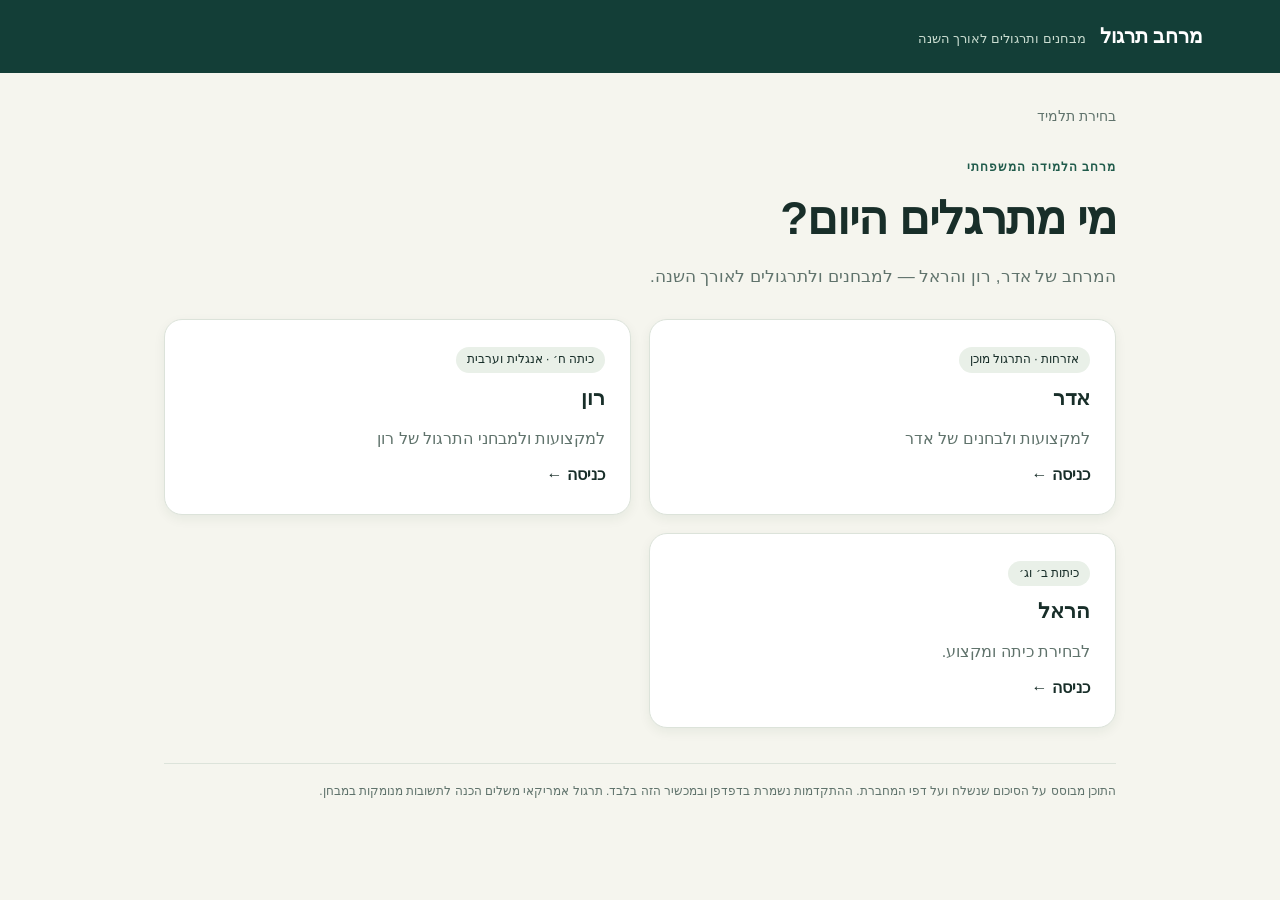
==== commit 14bc24dc: "Add Ron’s November Arabic practice exams" ====
--- a/index.html
+++ b/index.html
@@ -1680,6 +1680,7 @@
   }
 ]</script><script id="november-data" type="application/json">[{"title":"זהות לאומית: ארבע עמדות","subtitle":"מה מגדיר את המדינה, למי שייכת הריבונות ומה תפקיד הסמלים.","questions":[{"id":"nov26-1-01","type":"choice","q":"לפי העמדה היהודית האתנית־תרבותית הדמוקרטית, למי שייכת זכות ההגדרה העצמית הלאומית שהמדינה מממשת?","answer":"לעם היהודי בארץ ובתפוצות","tag":"זהות לאומית","options":["לעם היהודי בארץ ובתפוצות","רק ליהודים המחזיקים באזרחות ישראלית","לכל אזרחי ישראל כלאום אזרחי אחד","ללאום היהודי והלאום הערבי במידה שווה"],"explanation":"העמדה רואה בישראל את מדינת העם היהודי בארץ ובתפוצות. הריבונות הפוליטית וזכויות האזרח הן מישור אחר."},{"id":"nov26-1-02","type":"choice","q":"איזה צירוף מאפיינים מתאים למדינת הלאום היהודית האתנית־תרבותית הדמוקרטית?","answer":"זיקה לאומית לעם היהודי ושוויון זכויות מלא בין האזרחים","tag":"זהות לאומית","options":["זיקה לאומית לעם היהודי ושוויון זכויות מלא בין האזרחים","זיקה לאומית ליהודים בלבד והכרעה אוטומטית לטובת היסוד היהודי בכל מתח","זיקה לאומית שווה ליהודים ולערבים ושינוי סמלי המדינה בהתאם","הגדרת הלאום לפי אזרחות בלבד, ללא זיקה לקבוצה אתנית"],"explanation":"הזהות הקולקטיבית יהודית, ואילו זכויות הפרט שוות ללא תלות בהשתייכות לאומית, אתנית או דתית."},{"id":"nov26-1-03","type":"blank","q":"בעמדה היהודית האתנית־תרבותית הדמוקרטית, ציבור כלל האזרחים שלו מסורה הריבונות נקרא במסמך ____ .","answer":"דמוס","tag":"ריבונות","accept":["הדמוס"],"explanation":"הדמוס כולל את כלל האזרחים. הבחירות לכנסת ושאר זכויות האזרח מבטאות את הריבונות שלהם."},{"id":"nov26-1-04","type":"choice","q":"מדינה מזוהה עם העם היהודי. מי משתתף בריבונות לפי הגישה היהודית האתנית־תרבותית הדמוקרטית?","answer":"כל האזרחים, באמצעות הבחירות ושאר זכויות האזרח","tag":"ריבונות","options":["כל האזרחים, באמצעות הבחירות ושאר זכויות האזרח","כל בני העם היהודי בעולם, גם בלי אזרחות","רק האזרחים החברים בלאום שאיתו המדינה מזוהה","רק נציגים שווים של שני לאומים, מכוח השתייכותם הלאומית"],"explanation":"העם היהודי הוא מושא ההגדרה העצמית הלאומית בעמדה זו; הריבונות מסורה לציבור האזרחים כולו."},{"id":"nov26-1-05","type":"choice","q":"איזו מדיניות הגירה נכללת בהגדרה של מדינה יהודית אתנית־תרבותית דמוקרטית במסמך?","answer":"העדפה ללאום היהודי וזכות לכל יהודי לעלות","tag":"הגירה","options":["העדפה ללאום היהודי וזכות לכל יהודי לעלות","מדיניות הגירה ללא העדפה והגדרת הלאום לפי אזרחות בלבד","העדפה שווה לשני לאומים כחלק מזהות קולקטיבית כפולה","ביטול כל זיקה בין הגירה לבין הלאום היהודי"],"explanation":"הסיכום מונה העדפה ללאום היהודי במדיניות ההגירה, לצד מחויבות לשוויון מלא בין מי שהם אזרחים."},{"id":"nov26-1-06","type":"blank","q":"לפי העמדה של מדינת לאום אזרחית דמוקרטית, תהיה חפיפה ____ בין לאומיות לאזרחות.","answer":"מלאה","tag":"אזרחות ולאומיות","accept":[],"explanation":"הלאומיות מוגדרת לפי האזרחות הישראלית בלבד; לכן שתי הקבוצות חופפות במודל זה."},{"id":"nov26-1-07","type":"choice","q":"איזה שינוי בסמלים מבקשת העמדה הדו־לאומית הדמוקרטית?","answer":"לבטא במידה שווה גם את הזהות הערבית וגם את היהודית","tag":"דו־לאומיות","options":["לבטא במידה שווה גם את הזהות הערבית וגם את היהודית","לבטא זהות אזרחית בלבד, בלי ביטוי לאף אחת משתי הזהויות","להותיר ביטוי יהודי בלבד ולהעניק זכויות אישיות שוות","להחליף סמלים לאומיים בסמלים המבטאים הלכה בכל תחומי החיים"],"explanation":"השינוי נוגע לזהות הקולקטיבית: ביטוי מקביל ושווה לשני הלאומים, ולא רק שוויון בין אזרחים."},{"id":"nov26-1-08","type":"choice","q":"מה משותף לכל האזרחים ברמת הזהות הלאומית במודל האזרחי הדמוקרטי?","answer":"האזרחות הישראלית היא הבסיס היחיד לזהות הלאומית","tag":"לאומיות אזרחית","options":["האזרחות הישראלית היא הבסיס היחיד לזהות הלאומית","השתייכות לאחד משני לאומים מוכרים היא הבסיס המשותף","מורשתו של לאום אחד והכרה בזכויות לקבוצות אחרות","השתייכות ללאום האתני היהודי בארץ ובתפוצות"],"explanation":"המודל מגדיר זהות לאומית אזרחית בלבד, ומבקש להימנע מזיקה לאומית של המדינה לקבוצה אתנית־תרבותית."},{"id":"nov26-1-09","type":"blank","q":"לפי המודל הדו־לאומי הדמוקרטי, לצד הלאום היהודי המדינה מזוהה באופן קולקטיבי ובאותה מידה עם הלאום ____ .","answer":"הערבי","tag":"דו־לאומיות","accept":["ערבי"],"explanation":"זהות המדינה הדו־לאומית נקשרת לשני הלאומים, היהודי והערבי, במשקל שווה."},{"id":"nov26-1-10","type":"choice","q":"איזו עמדה קובעת שבכל מתח בין היסוד היהודי לדמוקרטי, היהודי בהכרח גובר?","answer":"מדינת לאום יהודית אתנית לא דמוקרטית","tag":"זהות לאומית","options":["מדינת לאום יהודית אתנית לא דמוקרטית","מדינת לאום יהודית אתנית־תרבותית דמוקרטית","מדינה דו־לאומית דמוקרטית","מדינת לאום אזרחית דמוקרטית"],"explanation":"ההכרעה הקבועה מראש והיעדר מחויבות הכרחית לשוויון זכויות מלא מאפיינים את העמדה היהודית האתנית הלא דמוקרטית."},{"id":"nov26-1-11","type":"choice","q":"מה נכון לגבי שלילת אזרחותם של אזרחים ערבים בעמדה היהודית האתנית הלא דמוקרטית?","answer":"היא מופיעה בגרסה הקיצונית של העמדה","tag":"זהות לאומית","options":["היא מופיעה בגרסה הקיצונית של העמדה","היא תנאי הכרחי בכל גרסה של העמדה","היא מאפיין של המודל הדו־לאומי הדמוקרטי","היא המנגנון שיוצר חפיפה במודל האזרחי הדמוקרטי"],"explanation":"המסמך מייחס שלילת אזרחות לגרסה הקיצונית. אין לייחס את הדרישה לכל גרסה של העמדה."},{"id":"nov26-1-12","type":"blank","q":"במודל האזרחי הדמוקרטי אין עדיפות לאומית במדיניות ההגירה, ולכן יבוטל חוק ____ .","answer":"השבות","tag":"הגירה","accept":["שבות"],"explanation":"ביטול חוק השבות כאן הוא חלק מביטול העדפה בהגירה על בסיס השתייכות לאומית."},{"id":"nov26-1-13","type":"choice","q":"שתי דוברות מסכימות שמורשת יהודית צריכה להיות נוכחת במרחב הציבורי ומחויבות לשוויון מלא, אך חלוקות על היקף הנוכחות. מה אפשר להסיק?","answer":"שתיהן יכולות להימצא בתוך העמדה היהודית האתנית־תרבותית הדמוקרטית","tag":"רצף דעות","options":["שתיהן יכולות להימצא בתוך העמדה היהודית האתנית־תרבותית הדמוקרטית","האחת בהכרח תומכת במדינת הלכה והשנייה בהפרדה מלאה","הוויכוח מוכיח שאחת מהן אינה מחויבת לדמוקרטיה","שתיהן בהכרח תומכות בזהות דו־לאומית שווה"],"explanation":"בתוך אותה עמדה אפשר להסכים לעקרונות ולהתווכח על היקף המימוש, בלי להחליף מודל."},{"id":"nov26-1-14","type":"choice","q":"מה נכון לגבי יסודות אזרחיים במודל היהודי האתני־תרבותי הדמוקרטי?","answer":"הם משותפים לכל האזרחים ויכולים להתקיים לצד זהות לאומית יהודית וזכויות קבוצתיות מסוימות","tag":"זכויות קבוצתיות","options":["הם משותפים לכל האזרחים ויכולים להתקיים לצד זהות לאומית יהודית וזכויות קבוצתיות מסוימות","קיומם פירושו שהזהות הלאומית מבוססת על אזרחות בלבד","הם אפשריים רק אם שני הלאומים מקבלים משקל זהותי שווה","הם שוללים הכרה בכל זכות קבוצתית"],"explanation":"אפשר לשלב יסודות אזרחיים משותפים וזכויות קבוצתיות מסוימות בלי לוותר על זהות לאומית יהודית במישור הקולקטיבי."},{"id":"nov26-1-15","type":"blank","q":"לפי המודל היהודי האתני־תרבותי הדמוקרטי, השפה הרשמית המרכזית של המדינה היא ____ .","answer":"עברית","tag":"שפה ותרבות","accept":["העברית"],"explanation":"עברית מוצגת כשפה הרשמית המרכזית, לצד מורשת ישראל ומאפיינים תרבותיים נוספים."}]},{"title":"דת ומדינה: ארבע עמדות","subtitle":"מי מקור הסמכות, ואיזה מקום יש להלכה, למסורת ולפולחן הפרטי.","questions":[{"id":"nov26-2-01","type":"choice","q":"מהו ההבדל העיקרי במקור הסמכות בין מדינת הלכה ובין מדינה המשלבת חקיקה הלכתית חלקית?","answer":"במדינת הלכה המקור הוא ההלכה; במודל החלקי המקור הוא ציבור האזרחים","tag":"מקור הסמכות","options":["במדינת הלכה המקור הוא ההלכה; במודל החלקי המקור הוא ציבור האזרחים","בשני המודלים המקור הוא ציבור האזרחים, אך האכיפה שונה","בשני המודלים המקור הוא ההלכה, אך תחומי החקיקה שונים","במדינת הלכה המקור הוא ציבור האזרחים; במודל החלקי המקור הוא ההלכה"],"explanation":"חקיקה דתית חלקית יכולה להתקיים כשהסמכות מסורה לאזרחים. במדינת הלכה ההלכה היא מקור הסמכות וקובעת את החוקים בכל התחומים."},{"id":"nov26-2-02","type":"blank","q":"במדינת הלכה, מקור הסמכות הוא ____ היהודית.","answer":"ההלכה","tag":"מקור הסמכות","accept":["הלכה"],"explanation":"במודל זה ההלכה היא מקור הסמכות, והחוקים נקבעים על פי דיני התורה בכל תחומי החיים."},{"id":"nov26-2-03","type":"choice","q":"מה משתמע מכך שמחזיקים בעמדת מדינת הלכה חלוקים על אכיפה בבית הפרטי?","answer":"היקף האכיפה יכול להיות שנוי במחלוקת גם כשמקור הסמכות המוסכם הוא ההלכה","tag":"מדינת הלכה","options":["היקף האכיפה יכול להיות שנוי במחלוקת גם כשמקור הסמכות המוסכם הוא ההלכה","אכיפה אחידה בבית הפרטי היא חלק הכרחי מהגדרת העמדה","כל התנגדות לאכיפה בבית הופכת את האזרחים למקור הסמכות","מחלוקת על אכיפה פירושה שהחקיקה ההלכתית נועדה רק למרחב הציבורי"],"explanation":"המסמך מבחין בין מקור החוקים ובין מידת האכיפה בפועל במרחב הביתי. המחלוקת על השנייה אינה משנה את הראשון."},{"id":"nov26-2-04","type":"choice","q":"איזה נימוק מאפיין מדינה המשלבת חקיקה דתית־הלכתית בהיקף חלקי?","answer":"למדינה ערך דתי, ולכן ראוי לשלב בה מרכיבים הלכתיים כשהסמכות מסורה לאזרחים","tag":"חקיקה הלכתית חלקית","options":["למדינה ערך דתי, ולכן ראוי לשלב בה מרכיבים הלכתיים כשהסמכות מסורה לאזרחים","ההלכה היא מקור הסמכות, ולכן כל החוקים צריכים להיקבע על פיה","המורשת ראויה לביטוי תרבותי בלבד, ללא מחויבות להלכה","דת ומורשת אינן עניין של מוסדות המדינה, למעט סמלים"],"explanation":"המודל החלקי רואה ערך דתי במדינה ומבקש שילוב הלכתי מנימוקים דתיים, בלי להעביר את מקור הסמכות מן האזרחים."},{"id":"nov26-2-05","type":"blank","q":"במודל החקיקה ההלכתית החלקית, נישואין וגיור מובאים כדוגמאות לתחום המעמד ____ .","answer":"האישי","tag":"מעמד אישי","accept":["אישי"],"explanation":"המסמך מציין את תחום המעמד האישי, לצד חיזוק האופי הדתי במרחב הציבורי."},{"id":"nov26-2-06","type":"choice","q":"איזה פרט מבדיל את העמדה המסורתית־מורשתית מן העמדה המשלבת הלכה חלקית?","answer":"מתן ביטוי למורשת במובן תרבותי ולאומי מתוך זיקה למסורת, ללא מחויבות להלכה","tag":"מסורת ומורשת","options":["מתן ביטוי למורשת במובן תרבותי ולאומי מתוך זיקה למסורת, ללא מחויבות להלכה","הטענה שציבור האזרחים הוא מקור הסמכות","הכרה בכך שלמורשת יהודית יכול להיות ביטוי במרחב הציבורי","אפשרות לשלב מרכיבים הלכתיים מתוך ערך דתי למדינה"],"explanation":"מקור סמכות אזרחי משותף לשתיהן. ההבדל הוא הבסיס לביטוי היהודי: זיקה תרבותית ומסורתית לעומת שילוב הלכתי משיקולים דתיים."},{"id":"nov26-2-07","type":"choice","q":"מה נכון לגבי פולחן דתי לפי העמדה החילונית של הפרדה מלאה?","answer":"המדינה מאפשרת פולחן פרטי, ואינה מספקת שירותים דתיים","tag":"הפרדת דת ומדינה","options":["המדינה מאפשרת פולחן פרטי, ואינה מספקת שירותים דתיים","המדינה מספקת שירותי דת כל עוד לא נחקקים חוקים דתיים","המדינה אוסרת פולחן פרטי כדי לשמור על ההפרדה","המדינה מחילה הלכה על פולחן פרטי בלבד"],"explanation":"ההפרדה מתייחסת לתפקיד המדינה ולמוסדותיה. היא אינה שוללת מאדם אפשרות לקיים פולחן דתי פרטי."},{"id":"nov26-2-08","type":"blank","q":"לפי עמדת ההפרדה המלאה, הדת והמורשת מופרדות ממוסדות המדינה, למעט ____ .","answer":"סמלים","tag":"הפרדת דת ומדינה","accept":["סמלי המדינה","הסמלים"],"explanation":"סמלים הם החריג המצוין במסמך. גם במודל זה המדינה יכולה להיות יהודית מבחינה לאומית."},{"id":"nov26-2-09","type":"choice","q":"מה נשמר בזהותה של המדינה החילונית לפי המסמך?","answer":"זהות יהודית מבחינה לאומית, לצד הפרדה מלאה בתחום הדת והמורשת למעט סמלים","tag":"הפרדת דת ומדינה","options":["זהות יהודית מבחינה לאומית, לצד הפרדה מלאה בתחום הדת והמורשת למעט סמלים","זהות יהודית הלכתית בכל תחומי החקיקה, ללא שירותי דת","זהות לאומית אזרחית בלבד, כתנאי להפרדת דת ומדינה","זהות קולקטיבית שווה לשני לאומים, כתנאי להפרדה"],"explanation":"העמדה החילונית עוסקת בציר הדתי־תרבותי. בסיכום היא מאפשרת זהות יהודית לאומית, ולכן אין לזהות אותה אוטומטית עם המודל הלאומי האזרחי."},{"id":"nov26-2-10","type":"choice","q":"במדינת הלכה נבחרים נציגי קהילה ומכריעים בסוגיה ברוב קולות. מה עדיין מונע את סיווגה כדמוקרטית במודל שבמסמך?","answer":"ההלכה, ולא ציבור האזרחים, נותרת מקור הסמכות במדינה","tag":"מדינת הלכה","options":["ההלכה, ולא ציבור האזרחים, נותרת מקור הסמכות במדינה","הכרעת רוב אינה יכולה להתקיים במדינה שיש בה יסודות דתיים","בחירת נציגים בקהילה שוללת בהכרח זכויות פרט","קיומם של נציגים מקומיים מחליף את הצורך בחוקים"],"explanation":"המסמך מכיר במאפיינים הלכתיים שיכולים להתיישב עם מאפיינים דמוקרטיים. המאפיין המכריע בסיווג הכולל הוא מקור הסמכות."},{"id":"nov26-2-11","type":"blank","q":"במדינה מסורתית־מורשתית מבטאים את המורשת היהודית מתוך זיקה למסורת, ללא מחויבות ל____ .","answer":"הלכה","tag":"מסורת ומורשת","accept":["ההלכה"],"explanation":"הגישה תומכת בביטוי ציבורי וחקיקתי למורשת במובן תרבותי ולאומי, בלי לחייב את ההלכה כמסגרת."},{"id":"nov26-2-12","type":"choice","q":"כאשר עקרון דתי מתנגש בעקרון דמוקרטי, מה מבקשת הגישה המשלבת חקיקה הלכתית חלקית?","answer":"לחתור לפתרונות בין היסודות","tag":"חקיקה הלכתית חלקית","options":["לחתור לפתרונות בין היסודות","לקבוע מראש שהיסוד הדתי גובר בכל מצב","לבטל את הזיקה הדתית מכל מוסדות המדינה","לשנות את מקור הסמכות להלכה בכל תחומי החיים"],"explanation":"המודל החלקי מכיר במתח ומבקש למצוא לו פתרונות. ההכרה בערך דתי אינה מחייבת להעביר את הסמכות מן האזרחים."},{"id":"nov26-2-13","type":"choice","q":"מהו צמד מנגנונים שמופיע במודל של שילוב הלכה בהיקף חלקי?","answer":"ביטוי הלכתי בעיקר במרחב הציבורי ובמעמד האישי; שילוב המשפט העברי בחקיקה ובפסיקה","tag":"חקיקה הלכתית חלקית","options":["ביטוי הלכתי בעיקר במרחב הציבורי ובמעמד האישי; שילוב המשפט העברי בחקיקה ובפסיקה","הגדרת ההלכה כמקור הסמכות; קביעת כל החוקים על פי דיני התורה","ביטוי למסורת כשיקול תרבותי בלבד; הימנעות ממחויבות להלכה","התרת פולחן פרטי; הימנעות משירותי דת מטעם המדינה"],"explanation":"המודל החלקי שומר על סמכות האזרחים ומשלב תוכן הלכתי בתחומים מסוימים ובמשפט."},{"id":"nov26-2-14","type":"blank","q":"במדינה מסורתית־מורשתית, מקור הסמכות במדינה הוא ציבור ____ .","answer":"האזרחים","tag":"מקור הסמכות","accept":["אזרחים"],"explanation":"אותו מקור סמכות מופיע גם במודל החקיקה החלקית ובמודל ההפרדה, למרות ההבדלים בתפקיד הדת."},{"id":"nov26-2-15","type":"choice","q":"איזו עמדה מעניקה למורשת היהודית ביטוי בחקיקה ובמרחב הציבורי, אך בלי לראות בהלכה מסגרת מחייבת?","answer":"מדינה מסורתית־מורשתית תרבותית","tag":"דת ומדינה","options":["מדינה מסורתית־מורשתית תרבותית","מדינה חילונית בהפרדה מלאה","מדינת הלכה","מדינה המשלבת חקיקה הלכתית חלקית משיקולים דתיים"],"explanation":"הסימן המבדיל הוא ביטוי פעיל של מורשת כתרבות וכמסורת. במודל ההפרדה תפקיד מוסדות המדינה מצומצם יותר; במודל החלקי משלבים תוכן הלכתי מנימוקים דתיים."}]},{"title":"הבחנות קטנות שמשנות את התשובה","subtitle":"השוואה לפי זכויות, הגירה, סמלים, מוסדות והיקף החקיקה.","questions":[{"id":"nov26-3-01","type":"choice","q":"שתי הצעות מבקשות לבטל את חוק השבות. האחת קובעת זהות קולקטיבית שווה לשני לאומים, והשנייה זהות לפי אזרחות בלבד. מה מסווג נכון את ההצעות, לפי הסדר?","answer":"דו־לאומית דמוקרטית; אזרחית דמוקרטית","tag":"הגירה","options":["דו־לאומית דמוקרטית; אזרחית דמוקרטית","אזרחית דמוקרטית; דו־לאומית דמוקרטית","דו־לאומית דמוקרטית; יהודית אתנית־תרבותית דמוקרטית","יהודית אתנית לא דמוקרטית; אזרחית דמוקרטית"],"explanation":"אותו צעד בהגירה יכול להופיע בשני מודלים. המשקל הזהותי השווה לשני לאומים, לעומת אזרחות בלבד, הוא שמבדיל."},{"id":"nov26-3-02","type":"blank","q":"במדינה דו־לאומית דמוקרטית אין חפיפה מלאה בין לאומיות לבין ____ .","answer":"אזרחות","tag":"אזרחות ולאומיות","accept":["האזרחות"],"explanation":"האזרחות משותפת, אך אינה מוחקת את הזהות הלאומית הנבדלת של הקבוצות."},{"id":"nov26-3-03","type":"choice","q":"מוצע להבטיח זכויות אזרח שוות לכל אדם שהוא אזרח. איזה מידע חסר כדי להבחין בין שלוש העמדות הדמוקרטיות בציר הלאומי?","answer":"עם מי המדינה מזוהה במישור הקולקטיבי: לאום אחד, שני לאומים, או ציבור אזרחי אחד","tag":"שוויון","options":["עם מי המדינה מזוהה במישור הקולקטיבי: לאום אחד, שני לאומים, או ציבור אזרחי אחד","האם שוויון זכויות הפרט חל גם על מי שמשתייכים למיעוט","האם לכלל האזרחים יש מעמד אזרחי כלשהו","האם הבחירות מבטאות השתתפות פוליטית"],"explanation":"השוויון האזרחי לבדו אינו מגלה איזו זהות המדינה מבטאת. הבחנה בין המודלים מחייבת לבדוק את המישור הלאומי."},{"id":"nov26-3-04","type":"choice","q":"הצעה דו־לאומית דמוקרטית מבקשת לשנות את היחס לסוכנות היהודית ולקק״ל. מהו השינוי המופיע במסמך?","answer":"ביטול ההכרה במוסדות הציוניים על ידי המדינה","tag":"מוסדות","options":["ביטול ההכרה במוסדות הציוניים על ידי המדינה","השארת ההכרה הקיימת כתנאי לשוויון בין שני הלאומים","שילוב המוסדות בהכרעה ההלכתית על חוקי המדינה","הכרה במוסדות אלה כמוסדות לאומיים של שני העמים"],"explanation":"הסיכום מונה ביטול הכרת המדינה במוסדות הציוניים כאחד המאפיינים בעמדה הדו־לאומית."},{"id":"nov26-3-05","type":"blank","q":"בדיון על המודל הדו־לאומי, לצד קק״ל מוזכרת ____ כמוסד ציוני שהמדינה תבטל את הכרתה בו.","answer":"הסוכנות היהודית","tag":"מוסדות","accept":["סוכנות יהודית","הסוכנות"],"explanation":"ההצעה המתוארת מכוונת להכרה הממלכתית במוסדות הציוניים, ובהם הסוכנות היהודית וקק״ל."},{"id":"nov26-3-06","type":"choice","q":"מה מבדיל בין הגרסה של ״מדינת כל לאומיה״ לבין המודל הדו־לאומי הבסיסי?","answer":"הזדהות קולקטיבית עם כל קבוצה לאומית שתתקיים במדינה, ולא רק עם שני לאומים מסוימים","tag":"דו־לאומיות","options":["הזדהות קולקטיבית עם כל קבוצה לאומית שתתקיים במדינה, ולא רק עם שני לאומים מסוימים","החלפת כלל הזהויות הלאומיות בזהות אזרחית אחת","הרחבת השוויון האישי בלי שום זיהוי לאומי של המדינה","זיהוי המדינה עם העם היהודי בארץ ובתפוצות בלבד"],"explanation":"הגרסה מרחיבה את מספר הקבוצות שהמדינה תזדהה איתן. המודל האזרחי, לעומתה, מגדיר את הזהות הלאומית לפי אזרחות בלבד."},{"id":"nov26-3-07","type":"choice","q":"איזו הבחנה בין המודל הדו־לאומי והמודל האזרחי נכונה לגבי סמלים ומועדים?","answer":"בדו־לאומי מבקשים ביטוי זהותי מקביל לשני הלאומים; באזרחי מבקשים יסודות המשותפים לכל האזרחים בלבד","tag":"סמלים","options":["בדו־לאומי מבקשים ביטוי זהותי מקביל לשני הלאומים; באזרחי מבקשים יסודות המשותפים לכל האזרחים בלבד","בדו־לאומי מבקשים יסודות אזרחיים בלבד; באזרחי נותנים ביטוי שווה לשני הלאומים","בשניהם נדרש ביטוי שווה לשני לאומים, וההבדל היחיד הוא מדיניות ההגירה","בשניהם נדרש ביטוי יהודי בלעדי, וההבדל היחיד הוא שוויון זכויות הפרט"],"explanation":"המודלים נבדלים בתוכן שהסמלים נועדו לייצג: קבוצות לאומיות מוכרות לעומת מכנה אזרחי משותף בלבד."},{"id":"nov26-3-08","type":"blank","q":"הגרסה שמבקשת הזדהות עם כל קבוצה לאומית הקיימת במדינה נקראת ״מדינת כל ____״.","answer":"לאומיה","tag":"דו־לאומיות","accept":["הלאומים שלה","הלאומים"],"explanation":"זהו מודל רב־תרבותי במישור הלאומי, כלומר הכרה קולקטיבית בקבוצות הלאומיות השונות."},{"id":"nov26-3-09","type":"choice","q":"מוצע לשלב את המשפט העברי בחקיקה ובפסיקה משיקולים דתיים, אבל להשאיר את הסמכות בידי האזרחים. איזה מודל מתאים יותר מכל?","answer":"מדינה המשלבת חקיקה הלכתית בהיקף חלקי","tag":"חקיקה הלכתית חלקית","options":["מדינה המשלבת חקיקה הלכתית בהיקף חלקי","מדינה מסורתית־מורשתית ללא מחויבות להלכה","מדינת הלכה שמקור סמכותה בדיני התורה","מדינה חילונית בהפרדה מלאה"],"explanation":"ההצעה מתאימה לשילוב הלכתי חלקי: מדובר ברכיב משפטי בעל נימוק דתי, בתוך מסגרת שמקור סמכותה אזרחי."},{"id":"nov26-3-10","type":"choice","q":"מחוקקת מבקשת להסדיר פעילות ציבורית המשמרת מורשת יהודית מתוך שיקול תרבותי, ללא חובה לנהוג לפי ההלכה. במה שונה ההצעה מהפרדה מלאה?","answer":"היא נותנת למוסדות המדינה תפקיד פעיל בביטוי המורשת בחקיקה ובמרחב הציבורי","tag":"מסורת ומורשת","options":["היא נותנת למוסדות המדינה תפקיד פעיל בביטוי המורשת בחקיקה ובמרחב הציבורי","היא מעבירה את מקור הסמכות מן האזרחים אל ההלכה","היא מבטלת את חריג הסמלים בכל ביטוי למורשת","היא מסתפקת במתן אפשרות לקיום פולחן דתי פרטי"],"explanation":"העמדה המורשתית מבקשת מעורבות ממשית בביטוי התרבותי. לפי ההפרדה המלאה הדת והמורשת מופרדות מהמוסדות הפוליטיים, למעט סמלים."},{"id":"nov26-3-11","type":"blank","q":"אחת הדרכים לביטוי הלכתי חלקי היא שילוב המשפט העברי בחקיקה וב____ .","answer":"פסיקה","tag":"חקיקה הלכתית חלקית","accept":["הפסיקה"],"explanation":"במודל החלקי השילוב יכול להיות הן בקביעת חוקים והן בפסיקת בתי המשפט, לפי הסיכום."},{"id":"nov26-3-12","type":"choice","q":"למה האמירה ״כל אדם נברא בצלם״ אינה מספיקה כשלעצמה כדי לקבוע שמדינת הלכה היא דמוקרטיה?","answer":"היא עשויה להתיישב עם שוויון וכבוד, אך אינה קובעת מי מקור סמכות המדינה","tag":"מדינת הלכה","options":["היא עשויה להתיישב עם שוויון וכבוד, אך אינה קובעת מי מקור סמכות המדינה","היא מדגימה שההלכה שוללת הכרה בכבוד האדם","היא מוכיחה שכללי המדינה נקבעים על ידי כלל האזרחים","היא מלמדת בהכרח על הפרדה מלאה בין מוסדות המדינה והדת"],"explanation":"המסמך מבחין בין התאמה של מאפיין מסוים לערך דמוקרטי ובין מקור הסמכות של המודל כולו."},{"id":"nov26-3-13","type":"choice","q":"איזה משפט מבחין נכון בין ״יש יסודות אזרחיים משותפים״ לבין ״זהות לאומית אזרחית בלבד״?","answer":"יסודות משותפים יכולים להופיע בכמה מודלים; זהות לאומית אזרחית בלבד היא מאפיין מגדיר של המודל האזרחי","tag":"אזרחות ולאומיות","options":["יסודות משותפים יכולים להופיע בכמה מודלים; זהות לאומית אזרחית בלבד היא מאפיין מגדיר של המודל האזרחי","שני הביטויים מתארים בהכרח זהות קולקטיבית אזרחית בלבד","יסודות משותפים מאפיינים מודל דו־לאומי בלבד, ואילו זהות אזרחית מאפיינת מודל יהודי דמוקרטי","יסודות משותפים קיימים רק כשכל הקבוצות הלאומיות מקבלות משקל זהה"],"explanation":"חינוך או מוסדות אזרחיים משותפים אינם מחייבים שציבור האזרחים הוא הלאום היחיד של המדינה. זהו הבדל בין מאפיין משותף לבסיס הזהות."},{"id":"nov26-3-14","type":"blank","q":"״אחרי רבים להטות״ מוצג במסמך כמאפיין הלכתי שיכול לעלות בקנה אחד עם עקרון ____ .","answer":"הכרעת הרוב","tag":"מדינת הלכה","accept":["הכרעת רוב"],"explanation":"הדוגמה מתייחסת להכרעה לפי הרוב. היא אינה משנה את העובדה שההלכה היא מקור הסמכות במדינת הלכה."},{"id":"nov26-3-15","type":"choice","q":"איזו הבחנה בין מחלוקות פנימיות בשני מודלים מדויקת?","answer":"במדינת הלכה עשויה להיות מחלוקת על אכיפה בבית; במודל היהודי הדמוקרטי עשויה להיות מחלוקת על היקף ביטוי התרבות","tag":"רצף דעות","options":["במדינת הלכה עשויה להיות מחלוקת על אכיפה בבית; במודל היהודי הדמוקרטי עשויה להיות מחלוקת על היקף ביטוי התרבות","במדינת הלכה המחלוקת היא מי מקור הסמכות; במודל היהודי הדמוקרטי כולם מסכימים על אופן המימוש","במדינת הלכה כולם חייבים להסכים על אכיפה בבית; במודל היהודי הדמוקרטי אין בסיס עקרוני משותף","בשני המודלים כל מחלוקת על יישום מעבירה את התומכים למודל אחר"],"explanation":"העמדות מתארות עקרונות יסוד, אך המסמך מכיר ברצף דעות על דרכי יישום בתוך כל אחת משתי העמדות הללו."}]},{"title":"מקרי בוחן: לזהות ולהסביר","subtitle":"מצבים חדשים שבהם צריך לזהות את המודל ואת הפרט שמכריע.","questions":[{"id":"nov26-4-01","type":"choice","q":"בהצעת חוקה יש זכות עלייה ליהודים, סמלים המבטאים את מורשת ישראל וזכות הצבעה שווה לכל האזרחים. ההצעה מתחייבת לשוויון זכויות מלא. איזו עמדה מתאימה?","answer":"מדינת לאום יהודית אתנית־תרבותית דמוקרטית","tag":"זהות לאומית","options":["מדינת לאום יהודית אתנית־תרבותית דמוקרטית","מדינת לאום יהודית אתנית לא דמוקרטית","מדינה דו־לאומית דמוקרטית","מדינת לאום אזרחית דמוקרטית"],"explanation":"שילוב הזיקה הלאומית היהודית והעדפה בעלייה עם ריבונות אזרחית ושוויון זכויות מתאים למודל היהודי הדמוקרטי."},{"id":"nov26-4-02","type":"choice","q":"הצעה משמרת זיקה יהודית וסמלים יהודיים, אך מוסיפה שבכל התנגשות עם שוויון אזרחי, הזהות היהודית גוברת מראש. מהו הפרט המכריע בסיווג?","answer":"הכרעה מראש לטובת היסוד היהודי בכל מתח","tag":"זהות לאומית","options":["הכרעה מראש לטובת היסוד היהודי בכל מתח","קיומם של סמלים הנותנים ביטוי למורשת יהודית","עצם הדיון בשאלה כיצד לבטא את הזהות היהודית","קיומה של זהות יהודית במישור הלאומי"],"explanation":"סמלים וזיקה יהודית קיימים גם במודל היהודי הדמוקרטי. עדיפות קבועה מראש ואי־מחויבות הכרחית לשוויון מלא מבדילות את העמדה הלא דמוקרטית."},{"id":"nov26-4-03","type":"blank","q":"בעמדה היהודית האתנית־תרבותית הדמוקרטית, הגדרה עצמית לאומית יהודית מתקיימת לצד שוויון ____ בין כל האזרחים.","answer":"מלא","tag":"שוויון","accept":["זכויות מלא"],"explanation":"השוויון במישור זכויות הפרט חל ללא הבדלי השתייכות לאומית, אתנית או דתית."},{"id":"nov26-4-04","type":"choice","q":"מועצה חוקתית מציעה המנון וסמל שיבטאו זהות יהודית וערבית במשקל שווה, אף ששתי הקבוצות חולקות אזרחות משותפת. איזו עמדה מוצגת?","answer":"מדינה דו־לאומית דמוקרטית","tag":"דו־לאומיות","options":["מדינה דו־לאומית דמוקרטית","מדינת לאום אזרחית דמוקרטית","מדינת לאום יהודית אתנית־תרבותית דמוקרטית","מדינת לאום יהודית אתנית לא דמוקרטית"],"explanation":"אזרחות משותפת אינה שקולה לזהות אזרחית בלבד. המשקל הזהותי השווה לשני לאומים מצביע על המודל הדו־לאומי."},{"id":"nov26-4-05","type":"choice","q":"מצע מבקש לבטל העדפה של קבוצה כלשהי בהגירה. הוא מוסיף שסמלי המדינה יבטאו אך ורק יסודות אזרחיים משותפים. מה מצביע דווקא על המודל האזרחי?","answer":"הגבלת הסמלים והזהות הקולקטיבית ליסודות אזרחיים משותפים בלבד","tag":"לאומיות אזרחית","options":["הגבלת הסמלים והזהות הקולקטיבית ליסודות אזרחיים משותפים בלבד","ביטול ההעדפה בהגירה, בלי מידע נוסף על הזהות","הקיום של יסודות אזרחיים משותפים, בלי לקבוע אם הם היחידים","ההכרה בכך שבמדינה קיימות קבוצות תרבותיות שונות"],"explanation":"מדיניות הגירה שוויונית יכולה להתאים גם למודל הדו־לאומי. המילה ״בלבד״ לגבי בסיס אזרחי היא הפרט שמכריע כאן."},{"id":"nov26-4-06","type":"blank","q":"בהצעה הדו־לאומית, המסמך דורש שינוי בדגל, בסמלים וב____ כדי לתת גם לזהות הערבית משקל שווה.","answer":"המנון","tag":"מוסדות","accept":["המנונה","המנון המדינה","ההמנון"],"explanation":"ההצעה כוללת שינוי במספר סמלים לאומיים, ובהם ההמנון, כדי לבטא את שתי הזהויות."},{"id":"nov26-4-07","type":"choice","q":"במדינה מוצעת מתקיימת בחירת נציגים בקהילה, אבל חוקי המדינה בכל התחומים נקבעים לפי דיני התורה ומקור הסמכות הוא ההלכה. מהו המודל הדתי־תרבותי?","answer":"מדינת הלכה","tag":"מקור הסמכות","options":["מדינת הלכה","מדינה המשלבת חקיקה הלכתית חלקית","מדינה מסורתית־מורשתית תרבותית","מדינה חילונית בהפרדה מלאה"],"explanation":"בחירת נציגים בקהילה אינה הופכת את ציבור האזרחים למקור הסמכות. כאן ההלכה קובעת את מסגרת כל החקיקה."},{"id":"nov26-4-08","type":"choice","q":"הפרלמנט שואב את סמכותו מן האזרחים. הוא מבקש לתת להלכה תפקיד בחקיקה הנוגעת לכשרות ונישואין מפני שלמדינה ערך דתי. מהו המודל המתאים?","answer":"מדינה המשלבת חקיקה הלכתית בהיקף חלקי","tag":"חקיקה הלכתית חלקית","options":["מדינה המשלבת חקיקה הלכתית בהיקף חלקי","מדינה מסורתית־מורשתית תרבותית","מדינת הלכה","מדינה חילונית בהפרדה מלאה"],"explanation":"הנימוק הדתי והתחומים המוגדרים מצביעים על שילוב הלכתי חלקי. מקור הסמכות האזרחי מבדיל אותו ממדינת הלכה."},{"id":"nov26-4-09","type":"blank","q":"נבחרי הציבור מבקשים לשלב בחקיקה כללים הלכתיים בעיקר במרחב הציבורי ובתחום ____ .","answer":"המעמד האישי","tag":"חקיקה הלכתית חלקית","accept":["מעמד אישי","מעמד האישי"],"explanation":"המסמך מציין את המרחב הציבורי ואת המעמד האישי כתחומים מרכזיים לביטוי האופי היהודי הדתי במודל החלקי."},{"id":"nov26-4-10","type":"choice","q":"עיר מקדמת בחקיקה המקומית אירועי מורשת יהודית במרחב הציבורי. המטרה היא לטפח מסורת לאומית ותרבותית, ואין דרישה לנהוג לפי ההלכה. איזו עמדה משתקפת בנימוק?","answer":"מסורתית־מורשתית תרבותית","tag":"מסורת ומורשת","options":["מסורתית־מורשתית תרבותית","חילונית בהפרדה מלאה","שילוב חקיקה הלכתית חלקית משיקולים דתיים","מדינת הלכה"],"explanation":"השיקול המכריע הוא טיפוח מורשת בלי מחויבות הלכתית. הפעולה נעשית במוסד ציבורי, מעבר להתרת פולחן פרטי בלבד."},{"id":"nov26-4-11","type":"choice","q":"מצע משאיר סמלים יהודיים לאומיים ומאפשר קיום טקסים פרטיים, אך מתנגד לכך שהמדינה תחוקק חוקים דתיים או תעניק שירותי דת. מה מתאים?","answer":"מדינה חילונית בהפרדה מלאה בין דת למדינה","tag":"הפרדת דת ומדינה","options":["מדינה חילונית בהפרדה מלאה בין דת למדינה","מדינה מסורתית־מורשתית תרבותית","מדינה המשלבת חקיקה הלכתית חלקית","מדינת הלכה"],"explanation":"הסמלים הם החריג המפורש במודל ההפרדה. קיום פרטי של פולחן מותר, ואילו שירותי דת אינם מתפקיד המדינה."},{"id":"nov26-4-12","type":"blank","q":"הצעה שמחייבת לקבוע את כל חוקי המדינה לפי דיני התורה רואה בהלכה את מקור ה____ של המדינה.","answer":"סמכות","tag":"מקור הסמכות","accept":["הסמכות"],"explanation":"מקור הסמכות, ולא מידת האכיפה בבית, מבדיל את מדינת ההלכה משלוש העמדות האחרות בציר הדתי."},{"id":"nov26-4-13","type":"choice","q":"דוברת תומכת במדינת לאום יהודית, בשוויון מלא בין האזרחים ובשילוב הלכה חלקי בחקיקה משיקולים דתיים. איך כדאי לסווג את דבריה?","answer":"יהודית אתנית־תרבותית דמוקרטית בציר הלאומי; שילוב הלכתי חלקי בציר הדתי","tag":"שני צירי הזהות","options":["יהודית אתנית־תרבותית דמוקרטית בציר הלאומי; שילוב הלכתי חלקי בציר הדתי","יהודית אתנית לא דמוקרטית בציר הלאומי; מדינת הלכה בציר הדתי","אזרחית דמוקרטית בציר הלאומי; שילוב הלכתי חלקי בציר הדתי","דו־לאומית דמוקרטית בציר הלאומי; מסורתית־מורשתית בציר הדתי"],"explanation":"זהות יהודית וזכויות שוות עונות לציר הלאומי. היקף החקיקה ההלכתית והנימוק הדתי עונים לציר הדתי־תרבותי."},{"id":"nov26-4-14","type":"choice","q":"בתרחיש נאמר רק שחלק ממועדי המדינה יהודיים. מה תהיה תשובה מנומקת טובה על הציר הלאומי?","answer":"המועדים מלמדים על ביטוי ליהדות, אך נדרש מידע על זכויות וזהות קולקטיבית כדי להכריע בין המודלים","tag":"ראיה ונימוק","options":["המועדים מלמדים על ביטוי ליהדות, אך נדרש מידע על זכויות וזהות קולקטיבית כדי להכריע בין המודלים","המועדים מספיקים כדי לקבוע שהעמדה היא יהודית אתנית לא דמוקרטית","המועדים מספיקים כדי לקבוע שהעמדה היא יהודית דמוקרטית","המועדים מלמדים שאין לזהות היהודית שום מקום במישור הקולקטיבי"],"explanation":"אותו פרט עשוי להתאים ליותר ממודל אחד. תשובה טובה תוסיף ראיה שמבחינה ביניהם, כגון התחייבות לשוויון או הכרעה קבועה במתח."},{"id":"nov26-4-15","type":"blank","q":"לפי מודל ההפרדה המלאה, המדינה אינה מספקת שירותי דת, אך מאפשרת פולחן דתי ____ .","answer":"פרטי","tag":"הפרדת דת ומדינה","accept":["במרחב הפרטי"],"explanation":"המדינה אינה מתערבת בענייני דת לפי מודל זה, אך היא מאפשרת לפרט לקיים פולחן."}]},{"title":"סימולציה מסכמת","subtitle":"ערבוב בין הצירים, מסיחים קרובים ושאלות שמבקשות להוכיח את הסיווג.","questions":[{"id":"nov26-5-01","type":"choice","q":"הצעה א׳ מבטיחה ייצוג לאומי שווה ליהודים ולערבים. הצעה ב׳ מבטיחה זכויות שוות, אך נותנת למדינה זיקה לאומית יהודית והעדפה ליהודים בהגירה. מה מבדיל ביניהן?","answer":"המשקל שניתן לכל לאום בזהות הקולקטיבית, ולא עצם ההבטחה לשוויון אישי","tag":"שני צירי הזהות","options":["המשקל שניתן לכל לאום בזהות הקולקטיבית, ולא עצם ההבטחה לשוויון אישי","עצם השימוש בהגירה כנושא לחקיקה, בלי קשר לזהות","קיומה של ריבונות אזרחית בהצעה א׳ והיעדרה בהצעה ב׳","קיומם של יסודות אזרחיים משותפים רק בהצעה ב׳"],"explanation":"א׳ היא דו־לאומית וב׳ מתאימה למדינה יהודית דמוקרטית. שוויון זכויות הפרט אינו דורש בהכרח משקל שווה לשני הלאומים בזהות המדינה."},{"id":"nov26-5-02","type":"blank","q":"במודל היהודי הדמוקרטי ובמודל הדו־לאומי אין ____ מלאה בין לאומיות לאזרחות.","answer":"חפיפה","tag":"אזרחות ולאומיות","accept":[],"explanation":"בשניהם האזרחות והלאומיות אינן מושגים זהים. במודל האזרחי הדמוקרטי קיימת חפיפה מלאה."},{"id":"nov26-5-03","type":"choice","q":"שתי מחוקקות מסכימות שלמורשת יהודית יהיה מקום בחוק ושציבור האזרחים הוא מקור הסמכות. איזו שאלה תעזור להבחין בין המודל המורשתי למודל ההלכתי החלקי?","answer":"האם מבקשים ביטוי תרבותי מתוך זיקה למסורת, או שילוב הלכתי משיקולים דתיים?","tag":"מסורת ומורשת","options":["האם מבקשים ביטוי תרבותי מתוך זיקה למסורת, או שילוב הלכתי משיקולים דתיים?","האם יש ציבור אזרחים שרשאי להשתתף בבחירות?","האם יש איזושהי זיקה למורשת יהודית בחוק ובציבור?","האם הטקסים בבית הפרטי מתקיימים באישור של נבחרי ציבור?"],"explanation":"שני המודלים יכולים לתת ביטוי ליהדות ולשמור על מקור סמכות אזרחי. הנימוק והמעמד שניתן להלכה הם המבדילים."},{"id":"nov26-5-04","type":"choice","q":"דובר טוען: ״אם במדינה יש זכות עלייה ליהודים, היא לא יכולה להתחייב לשוויון מלא בין האזרחים״. מהי התשובה המדויקת לפי המודל היהודי הדמוקרטי?","answer":"מדיניות ההגירה והזכויות של כלל האזרחים הן שני מישורים נפרדים","tag":"הגירה","options":["מדיניות ההגירה והזכויות של כלל האזרחים הן שני מישורים נפרדים","העדפה בהגירה מחייבת זכויות פוליטיות שונות אחרי קבלת האזרחות","שוויון זכויות של אזרחים מחייב זיהוי שווה של שני לאומים","שוויון זכויות אפשרי רק כשלאומיות ואזרחות חופפות במלואן"],"explanation":"המודל משלב העדפה לאומית בהגירה והגדרה עצמית יהודית עם שוויון מלא בזכויות האזרח לאחר קבלת האזרחות."},{"id":"nov26-5-05","type":"blank","q":"בעמדה היהודית הדמוקרטית, אחד הביטויים המרכזיים לריבונות הדמוס הוא הבחירות ל____ .","answer":"כנסת","tag":"ריבונות","accept":["הכנסת"],"explanation":"המסמך מציין את הבחירות לכנסת לצד שאר זכויות האזרח כביטוי לריבונות כלל האזרחים."},{"id":"nov26-5-06","type":"choice","q":"לפי המסמך, איזו מסקנה אינה נובעת מעצם ההגדרה ״מדינה יהודית מבחינה לאומית״?","answer":"שמקור הסמכות הוא ההלכה היהודית","tag":"שני צירי הזהות","options":["שמקור הסמכות הוא ההלכה היהודית","שניתן להבחין בין זהות לאומית למדיניות דתית","שזהות לאומית יהודית יכולה להתקיים עם הפרדת דת ומדינה","שהגדרה לאומית אינה מספיקה לבדה כדי לקבוע את תפקיד הדת בחוק"],"explanation":"המודל החילוני בסיכום מדגים מדינה יהודית מבחינה לאומית שמקור סמכותה האזרחים. לכן יהדות לאומית אינה הופכת את ההלכה למקור הסמכות."},{"id":"nov26-5-07","type":"choice","q":"בהצעת חוקה א׳ שתי קבוצות לאומיות זוכות למשקל קולקטיבי שווה. בהצעה ב׳ כל קבוצת לאום הקיימת במדינה מוכרת כחלק מזהותה. מהו ההבדל המדויק?","answer":"ב׳ מרחיבה את מעגל ההזדהות הלאומית מעבר לצמד הקבוצות שבהצעה א׳","tag":"דו־לאומיות","options":["ב׳ מרחיבה את מעגל ההזדהות הלאומית מעבר לצמד הקבוצות שבהצעה א׳","ב׳ מוותרת על כל הכרה בזהויות לאומיות לטובת לאום אזרחי אחד","ב׳ מעניקה זכויות אישיות, אך אינה עוסקת כלל בזהות המדינה","ב׳ מוסיפה העדפת הגירה ליהודים כדי לאזן בין שתי קבוצות"],"explanation":"זהו ההבדל בין מודל דו־לאומי לבין גרסת ״כל לאומיה״. בשניהם מדובר בזיקה קולקטיבית, לא רק בזכויות פרט."},{"id":"nov26-5-08","type":"blank","q":"במדינת הלכה החוקים נקבעים על פי דיני התורה בכל ____ החיים.","answer":"תחומי","tag":"מדינת הלכה","accept":["תחום","תחומי החיים"],"explanation":"כל תחומי החיים נכללים במקור החקיקה. המחלוקת האפשרית נוגעת למידת האכיפה בפועל בבית הפרטי."},{"id":"nov26-5-09","type":"choice","q":"איזה נימוק הוא החזק ביותר לסיווג הצעה כמדינת לאום אזרחית דמוקרטית?","answer":"״החוקה מגדירה את הלאום על בסיס אזרחות ישראלית בלבד; לכן לאומיות ואזרחות חופפות.״","tag":"ראיה ונימוק","options":["״החוקה מגדירה את הלאום על בסיס אזרחות ישראלית בלבד; לכן לאומיות ואזרחות חופפות.״","״יש לכלל האזרחים מוסדות משותפים; לכן המודל אינו מכיר בשום לאום אחר.״","״חוק השבות יבוטל; לכן המודל לא יכול להיות דו־לאומי.״","״מתקיימות בחירות שוות; לכן זהות לאומית אתנית אינה אפשרית.״"],"explanation":"התשובה מחברת ראיה מהתרחיש למאפיין מגדיר. יתר הפרטים יכולים להופיע ביותר ממודל אחד."},{"id":"nov26-5-10","type":"choice","q":"מה משקפת ההתאמה בין שלוש הדוגמאות ההלכתיות לבין העקרונות הדמוקרטיים המקבילים במסמך?","answer":"אחרי רבים להטות — הכרעת רוב; נברא בצלם — שוויון וכבוד; בחירת נציגי קהילה — שלטון העם","tag":"מדינת הלכה","options":["אחרי רבים להטות — הכרעת רוב; נברא בצלם — שוויון וכבוד; בחירת נציגי קהילה — שלטון העם","אחרי רבים להטות — שוויון וכבוד; נברא בצלם — שלטון העם; בחירת נציגים — הכרעת רוב","אחרי רבים להטות — שלטון העם; נברא בצלם — הכרעת רוב; בחירת נציגים — שוויון וכבוד","כל שלוש הדוגמאות משקפות רק הכרעת רוב, ללא קשר לעקרונות אחרים"],"explanation":"המסמך מציג דמיון בין מאפיינים מסוימים. הוא מבחין בין הדמיון הזה לבין ההלכה כמקור הסמכות הכולל."},{"id":"nov26-5-11","type":"blank","q":"לפי המודל החילוני של הפרדה מלאה, המדינה יכולה להישאר יהודית מבחינה ____ .","answer":"לאומית","tag":"הפרדת דת ומדינה","accept":["לאום"],"explanation":"ההפרדה במודל מתייחסת לדת ולמורשת ביחס למוסדות המדינה, עם חריג לסמלים. היא אינה מחייבת שינוי של הזהות הלאומית היהודית."},{"id":"nov26-5-12","type":"choice","q":"בהצעה יהודית דמוקרטית יש סמלים יהודיים, שוויון אישי וגם זכויות קבוצתיות מסוימות למיעוטים. למה זה אינו מספיק כדי לקרוא לה ״דו־לאומית״?","answer":"זכויות קבוצתיות מסוימות אינן שקולות להזדהות קולקטיבית שווה של המדינה עם שני לאומים","tag":"זכויות קבוצתיות","options":["זכויות קבוצתיות מסוימות אינן שקולות להזדהות קולקטיבית שווה של המדינה עם שני לאומים","הכרה בזכויות קבוצתיות מחייבת הגדרה לאומית אזרחית בלבד","סמלים לאומיים לעולם אינם משמשים להבחנה בין שתי העמדות","זכויות קבוצתיות מחייבות ביטול ההעדפה בהגירה ליהודים"],"explanation":"ההכרה בזכויות לקבוצה אינה מעניקה לה בהכרח מעמד שווה בזהות הקולקטיבית של המדינה."},{"id":"nov26-5-13","type":"choice","q":"הצעה אחת מחייבת שכל החוק ייקבע לפי ההלכה. הצעה אחרת מחייבת שהיסוד היהודי יגבר בכל התנגשות עם היסוד הדמוקרטי, בלי לציין מקור סמכות הלכתי. כיצד נכון לסווג?","answer":"הראשונה מצביעה על מדינת הלכה בציר הדתי; השנייה על עמדה יהודית אתנית לא דמוקרטית בציר הלאומי","tag":"שני צירי הזהות","options":["הראשונה מצביעה על מדינת הלכה בציר הדתי; השנייה על עמדה יהודית אתנית לא דמוקרטית בציר הלאומי","שתיהן מוכיחות מדינת הלכה בציר הדתי, בלי צורך לבדוק את מקור הסמכות","שתיהן מוכיחות מדינת לאום אזרחית, מפני שהן מתארות כללים לחקיקה","הראשונה מצביעה על מודל מורשתי; השנייה בהכרח על חקיקה הלכתית חלקית"],"explanation":"מקור סמכות הלכתי והכרעה קבועה לטובת היסוד היהודי הם פרטים השייכים לשני צירים שונים; אין להסיק את האחד מן האחר בלי ראיה."},{"id":"nov26-5-14","type":"blank","q":"לפי המודל המשלב חקיקה הלכתית חלקית, כאשר נוצר מתח בין היסוד הדתי ליסוד הדמוקרטי יש לחתור ל____ ביניהם.","answer":"פתרונות","tag":"חקיקה הלכתית חלקית","accept":["פתרון","מציאת פתרונות","פתרונות שונים"],"explanation":"המודל מכיר במתח ומחפש דרכים להתמודד איתו, בלי לקבוע מראש שהצד הדתי תמיד גובר."},{"id":"nov26-5-15","type":"choice","q":"שני מצעים מכירים בזיקה לאומית לעם היהודי, בשוויון מלא ובזכות עלייה. האחד מעניק יותר מקום לתרבויות אחרות במרחב הציבורי. האם בהכרח מדובר בשתי עמדות לאומיות שונות?","answer":"לא. ייתכן ששניהם באותה עמדה וההבדל הוא בהיקף המימוש","tag":"רצף דעות","options":["לא. ייתכן ששניהם באותה עמדה וההבדל הוא בהיקף המימוש","כן. כל הכרה בתרבויות אחרות הופכת את המדינה לדו־לאומית","כן. אין מקום למחלוקת על יישום בתוך העמדה היהודית הדמוקרטית","לא. מידת הייצוג במרחב הציבורי אינה יכולה להיות שנויה במחלוקת"],"explanation":"לפי המסמך, שותפות בעקרונות יכולה להתקיים לצד הבדלים משמעותיים בהיקף המימוש. מה שקובע את המודל הוא המחויבות לעקרונות המגדירים."}]}]</script>
 <script src="./data/english/november-26/exams.js"></script>
+<script src="./data/arabic/november-26/exams.js"></script>
 <script src="./data/english/november-26/exam.js"></script>
 <script>
 'use strict';
@@ -1715,7 +1716,7 @@
 function crumbs(extra=[]){return '<nav aria-label="מיקום באתר"><a href="#/">בחירת תלמיד</a>'+extra.map(([label,url])=>' <span aria-hidden="true">/</span> '+(url?`<a href="${url}">${label}</a>`:label)).join('')+'</nav>'}
 const civ=[['אדר','#/adar'],['אזרחות','#/adar/civics']],exam=[...civ,['הכנה למבחן אוקטובר 27','#/adar/civics/october-27']];
 function foot(){if(scope==='november')return '<footer>התרגול מבוסס על חומר הלימוד לנובמבר. ההתקדמות נשמרת בדפדפן ובמכשיר הזה בלבד.</footer>';return '<footer>התוכן מבוסס על הסיכום שנשלח ועל דפי המחברת. ההתקדמות נשמרת בדפדפן ובמכשיר הזה בלבד. תרגול אמריקאי משלים הכנה לתשובות מנומקות במבחן.</footer>'}
-function home(){app.innerHTML=crumbs()+`<div class="eyebrow">מרחב הלמידה המשפחתי</div><h1>מי מתרגלים היום?</h1><p class="intro">המרחב של אדר, רון והראל — למבחנים ולתרגולים לאורך השנה.</p><div class="grid"><a class="card link" href="#/adar"><span class="badge">אזרחות · התרגול מוכן</span><h3>אדר</h3><p class="muted">למקצועות ולבחנים של אדר</p><strong>כניסה ←</strong></a><a class="card link" href="#/ron"><span class="badge">כיתה ח׳ · אנגלית</span><h3>רון</h3><p class="muted">למקצועות ולמבחני התרגול של רון</p><strong>כניסה ←</strong></a><a class="card link" href="#/harel"><span class="badge">כיתות ב׳ וג׳</span><h3>הראל</h3><p class="muted">לבחירת כיתה ומקצוע.</p><strong>כניסה ←</strong></a></div>`+foot()}
+function home(){app.innerHTML=crumbs()+`<div class="eyebrow">מרחב הלמידה המשפחתי</div><h1>מי מתרגלים היום?</h1><p class="intro">המרחב של אדר, רון והראל — למבחנים ולתרגולים לאורך השנה.</p><div class="grid"><a class="card link" href="#/adar"><span class="badge">אזרחות · התרגול מוכן</span><h3>אדר</h3><p class="muted">למקצועות ולבחנים של אדר</p><strong>כניסה ←</strong></a><a class="card link" href="#/ron"><span class="badge">כיתה ח׳ · אנגלית וערבית</span><h3>רון</h3><p class="muted">למקצועות ולמבחני התרגול של רון</p><strong>כניסה ←</strong></a><a class="card link" href="#/harel"><span class="badge">כיתות ב׳ וג׳</span><h3>הראל</h3><p class="muted">לבחירת כיתה ומקצוע.</p><strong>כניסה ←</strong></a></div>`+foot()}
 function subjects(){app.innerHTML=crumbs([['אדר']])+`<div class="eyebrow">המרחב של אדר</div><h1>מקצועות</h1><p class="intro">במה מתרגלים היום?</p><div class="grid"><a class="card link" href="#/adar/civics"><span class="badge">${all.length+november.reduce((n,s)=>n+s.questions.length,0)} שאלות מוכנות</span><h3>אזרחות</h3><p class="muted">עקרונות, זכויות וניתוח תרחישים</p><strong>לבחירת מבחן ←</strong></a><a class="card link" href="#/adar/literature"><span class="badge">בהמשך השנה</span><h3>ספרות</h3><p class="muted">כאן יתווספו חומרי הלימוד והתרגולים הבאים.</p><strong>למקצוע ←</strong></a></div>`+foot()}
 function subject(){app.innerHTML=crumbs([['אדר','#/adar'],['אזרחות']])+`<div class="eyebrow">אזרחות</div><h1>מבינים את המושג.<br>מזהים אותו במציאות.</h1><p class="intro">בחרי את המבחן שאליו את מתכוננת.</p><div class="grid">${november.length?`<a class="card link" href="${NOV}"><span class="badge">${november.length} מבחני תרגול · כיתה י״ב</span><h3>נובמבר 26</h3><p class="muted">שאלות בחירה, השלמת משפטים וחזרה לפי נושא.</p><strong>מתחילים לתרגל ←</strong></a>`:''}<a class="card link" href="#/adar/civics/october-27"><span class="badge">8 בחנים · 15 שאלות בכל בוחן</span><h3>הכנה למבחן אוקטובר 27</h3><p class="muted">דמוקרטיה, שלטון החוק, הכרזת העצמאות, זכויות, שוויון וגישות כלכליות.</p><strong>מתחילים לתרגל ←</strong></a></div>`+foot()}
 function menu(){let wrong=saved.wrong.length;app.innerHTML=crumbs([...civ,['הכנה למבחן אוקטובר 27']])+`<div class="eyebrow">${all.length} שאלות · שני סבבים</div><h1>מוכנה למבחן?</h1><p class="intro">בכל בוחן שאלות ידע ותרחישים. קראי את הפרט שמבדיל בין המושגים, ואז בחרי את התשובה המדויקת ביותר.</p><div class="settings"><label>מצב <select id="mode"><option value="practice">תרגול — הסבר מיד אחרי תשובה</option><option value="exam">מבחן — תוצאות רק בסיום</option></select></label><label><input id="mix" type="checkbox" checked> ערבוב סדר השאלות</label></div>${session&&!session.finished?`<div class="notice">יש לך בוחן בתהליך. <button class="btn" id="resume">המשך מאיפה שעצרתי</button></div>`:''}<div class="grid">${sets.map((s,i)=>{let runs=saved.history.filter(h=>h.set===i);return `${i===0?'<div class="section-label"><h2>סבב ראשון · תרגול מקיף</h2></div>':i===4?'<div class="section-label"><h2>סבב שני · מעמיקים ומדייקים</h2><p class="muted">שני בחנים ברמה גבוהה ושניים ברמה גבוהה מאוד. בכל בוחן משולבות גם שאלות לחיזוק הביטחון.</p></div>':''}<section class="card"><div class="num">בוחן ${['א׳','ב׳','ג׳','ד׳','ה׳','ו׳','ז׳','ח׳'][i]} · 15 שאלות</div><h3>${s.title}</h3>${s.difficulty?`<span class="badge level">רמה ${s.difficulty}</span>`:''}<p class="muted">${s.subtitle}</p>${runs.length?`<span class="badge">הציון האחרון: ${runs.at(-1).score}</span>`:''}<div class="actions"><button class="btn primary" data-start="${i}">התחלת הבוחן ←</button></div></section>`}).join('')}</div><div class="actions"><button class="btn" id="mixed">בוחן מעורב · 15 שאלות מכל הרמות</button><button class="btn" id="mistakes" ${wrong?'':'disabled'}>חזרה על טעויות (${wrong})</button></div><div class="notice">סדר התשובות מתערבב בכל ניסיון. במצב מבחן אפשר לדלג, לחזור ולשנות תשובות עד להגשה.</div>`+foot();document.getElementById('mode').value=mode;document.getElementById('mix').checked=mix;document.getElementById('mode').onchange=e=>mode=e.target.value;document.getElementById('mix').onchange=e=>mix=e.target.checked;app.querySelectorAll('[data-start]').forEach(b=>b.onclick=()=>start(+b.dataset.start));if(document.getElementById('resume'))document.getElementById('resume').onclick=()=>{location.hash=quizPath();renderQuestion()};document.getElementById('mixed').onclick=()=>start(-1,shuffle(all).slice(0,15));document.getElementById('mistakes').onclick=()=>start(-2,all.filter(q=>saved.wrong.includes(q.id)))}
@@ -1740,7 +1741,7 @@
     app.innerHTML=crumbs([student,['כיתה ב׳']])+`<section class="card empty"><h1>כיתה ב׳</h1>${empty}<a class="btn" href="${HAREL}">חזרה לבחירת כיתה</a></section>`;
   }
 }
-function render(){let r=location.hash||'#/';if(RonEnglish.render(r))return;if(r==='#/adar')subjects();else if([HAREL,HAREL+'/grade-2',HAREL_G3,HAREL_MATH].includes(r))harelPage(r);else if(r==='#/adar/civics')subject();else if(r===OCT){useScope('october');menu()}else if(r==='#/quiz'){useScope('october');renderQuestion()}else if(r===NOV&&november.length){useScope('november');novemberMenu()}else if(r===NOV+'/quiz'&&november.length){useScope('november');renderQuestion()}else if(r==='#/adar/literature')app.innerHTML=crumbs([['אדר','#/adar'],['ספרות']])+'<section class="card empty"><span class="badge">בהמשך השנה</span><h1>ספרות</h1><p class="muted">עוד אין כאן תרגולים. נוסיף אותם כשיגיע חומר הלימוד הבא.</p><a class="btn" href="#/adar">חזרה למקצועות</a></section>'+foot();else home();}
+function render(){let r=location.hash||'#/';if(RonEnglish.render(r)||RonArabic?.render(r))return;if(r==='#/adar')subjects();else if([HAREL,HAREL+'/grade-2',HAREL_G3,HAREL_MATH].includes(r))harelPage(r);else if(r==='#/adar/civics')subject();else if(r===OCT){useScope('october');menu()}else if(r==='#/quiz'){useScope('october');renderQuestion()}else if(r===NOV&&november.length){useScope('november');novemberMenu()}else if(r===NOV+'/quiz'&&november.length){useScope('november');renderQuestion()}else if(r==='#/adar/literature')app.innerHTML=crumbs([['אדר','#/adar'],['ספרות']])+'<section class="card empty"><span class="badge">בהמשך השנה</span><h1>ספרות</h1><p class="muted">עוד אין כאן תרגולים. נוסיף אותם כשיגיע חומר הלימוד הבא.</p><a class="btn" href="#/adar">חזרה למקצועות</a></section>'+foot();else home();}
 function blankForm(q,chosen,revealed){
   const value=session.drafts?.[q.id]??chosen??'';
   return `<form id="blank-form" class="card">
--- a/data/english/november-26/exam.css
+++ b/data/english/november-26/exam.css
@@ -140,3 +140,41 @@
     flex: 1 0 43%;
   }
 }
+
+.arabic-exam [lang="ar"] {
+  font-size: 28px;
+  line-height: 1.65;
+}
+
+.arabic-glyph {
+  font-size: 20px;
+}
+
+.arabic-exam .arabic-glyph [lang="ar"] {
+  font-size: 40px;
+}
+
+.arabic-exam input[lang="ar"] {
+  font-size: 28px;
+}
+
+.arabic-keyboard {
+  display: flex;
+  flex-wrap: wrap;
+  gap: 6px;
+  margin-top: 12px;
+}
+
+.arabic-keyboard .btn {
+  min-width: 46px;
+  min-height: 46px;
+  padding: 1px 8px;
+}
+
+.arabic-exam label:has(#arabic-written) {
+  display: inline-flex;
+  min-height: 48px;
+  gap: 8px;
+  align-items: center;
+  cursor: pointer;
+}
